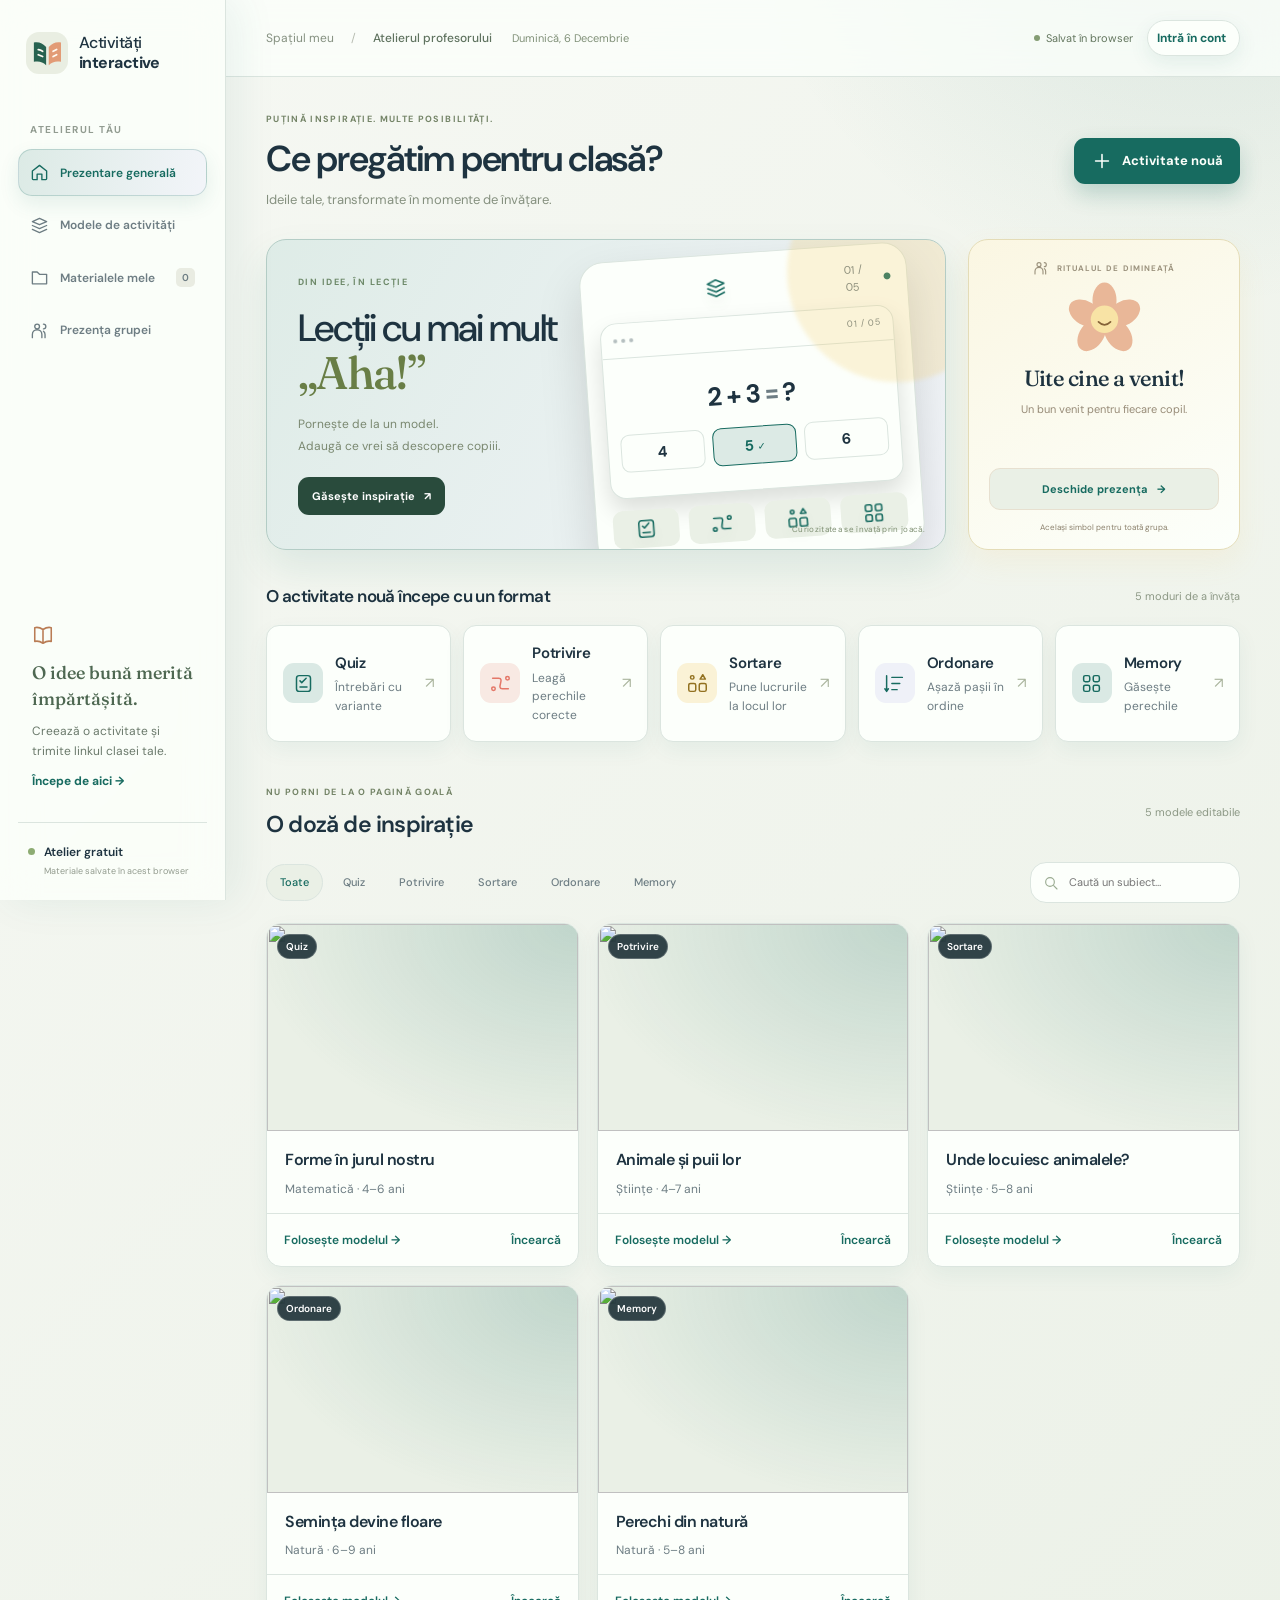
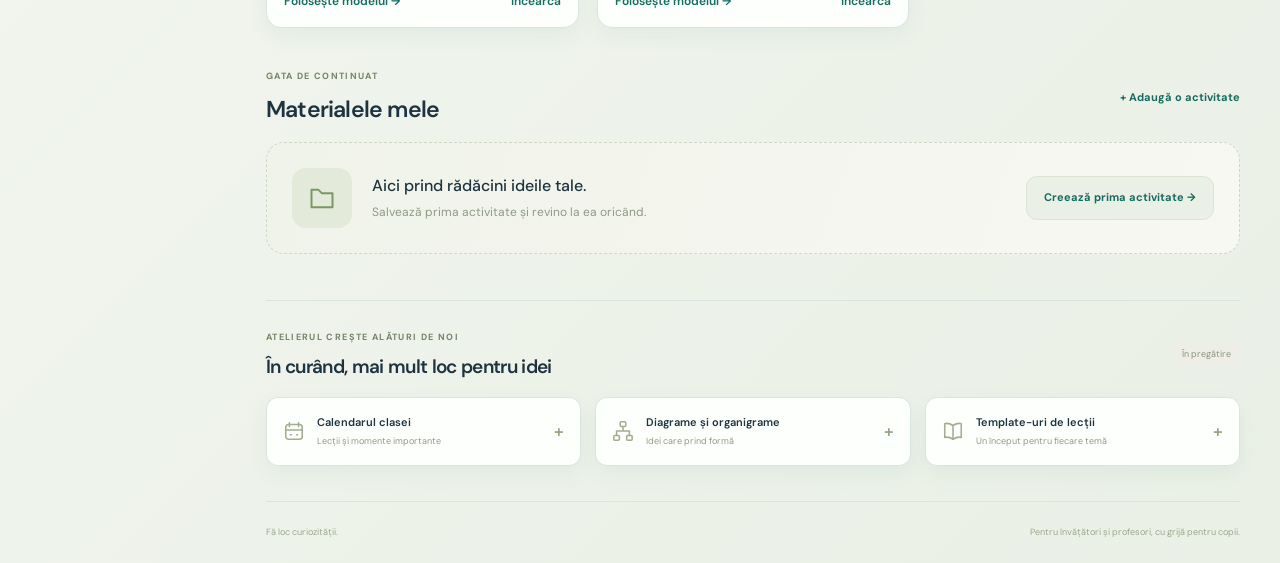
==== index.html @ 88c7e3da "Add files via upload" ====
<!doctype html>
<html lang="ro">
<head>
  <meta charset="utf-8" />
  <meta name="viewport" content="width=device-width, initial-scale=1" />
  <meta name="description" content="Atelierul tău pentru lecții: creează activități interactive, adaptează modele și organizează prezența clasei." />
  <title>Atelierul profesorului · Activități interactive</title>
  <script>try{const m=localStorage.getItem('atelier.mode')||(localStorage.getItem('atelier.theme')==='dark'?'dark':'light');const p=localStorage.getItem('atelier.palette')||((localStorage.getItem('atelier.theme')||'sage')==='dark'?'sage':localStorage.getItem('atelier.theme')||'sage');document.documentElement.dataset.mode=m;document.documentElement.dataset.palette=p;document.documentElement.dataset.theme=m==='dark'?'dark':p==='sage'?'light':p;document.documentElement.lang=localStorage.getItem('atelier.language')||'ro'}catch{}</script>
  <link rel="icon" href="data:image/svg+xml,%3Csvg%20viewBox%3D%220%200%2048%2048%22%20width%3D%2242%22%20height%3D%2242%22%20fill%3D%22none%22%20xmlns%3D%22http%3A%2F%2Fwww.w3.org%2F2000%2Fsvg%22%3E%3Crect%20width%3D%2248%22%20height%3D%2248%22%20rx%3D%2215%22%20fill%3D%22%23e9eee2%22%2F%3E%3Cpath%20d%3D%22M9%2012c6-1%2010%201%2014%205v21c-4-4-8-5-14-4V12Z%22%20fill%3D%22%23276250%22%2F%3E%3Cpath%20d%3D%22M26%2017c4-4%208-6%2014-5v22c-6-1-10%200-14%204V17Z%22%20fill%3D%22%23e29b76%22%2F%3E%3Cpath%20d%3D%22M14%2020c2%200%203%201%205%202m-5%204%205%202m12-6%204-2m-4%208%204-2%22%20stroke%3D%22%23fffaf2%22%20stroke-width%3D%222%22%20stroke-linecap%3D%22round%22%2F%3E%3C%2Fsvg%3E" type="image/svg+xml" />
  <link rel="stylesheet" href="styles.css" />
  <link rel="stylesheet" href="atelier.css" />
  <link rel="stylesheet" href="account.css" />
</head>
<body class="atelier">
  <a class="skip-link" href="#top">Sari la conținut</a>
  <aside class="sidebar" aria-label="Meniul atelierului">
    <a class="brand" href="#top"><svg viewBox="0 0 48 48" width="42" height="42" fill="none" aria-hidden="true"><rect width="48" height="48" rx="15" fill="#e9eee2"/><path d="M9 12c6-1 10 1 14 5v21c-4-4-8-5-14-4V12Z" fill="#276250"/><path d="M26 17c4-4 8-6 14-5v22c-6-1-10 0-14 4V17Z" fill="#e29b76"/><path d="M14 20c2 0 3 1 5 2m-5 4 5 2m12-6 4-2m-4 8 4-2" stroke="#fffaf2" stroke-width="2" stroke-linecap="round"/></svg><span>Activități<br /><strong>interactive</strong></span></a>
    <p class="nav-caption">ATELIERUL TĂU</p>
    <nav class="workspace-nav" aria-label="Navigare principală">
      <a class="nav-item active" href="#top" data-section="top"><span data-icon="home"></span><span class="nav-label">Prezentare generală</span><span class="mobile-nav-label">Acasă</span></a>
      <a class="nav-item" href="#exploreaza" data-section="exploreaza"><span data-icon="layers"></span><span class="nav-label">Modele de activități</span><span class="mobile-nav-label">Modele</span></a>
      <a class="nav-item" href="#activitatile-mele" data-section="activitatile-mele"><span data-icon="folder"></span><span class="nav-label">Materialele mele</span><span class="mobile-nav-label">Materiale</span><span class="nav-count" id="nav-library-count">0</span></a>
      <a class="nav-item" href="prezenta.html"><span data-icon="people"></span><span class="nav-label">Prezența grupei</span><span class="mobile-nav-label">Prezență</span></a>
    </nav>
    <div class="sidebar-note"><span class="note-book" data-icon="book"></span><strong>O idee bună merită împărtășită.</strong><p>Creează o activitate și trimite linkul clasei tale.</p><button type="button" class="text-button" data-action="open-create">Începe de aici <span aria-hidden="true">→</span></button></div>
    <div class="sidebar-foot"><span class="local-dot"></span><div>Atelier gratuit<small data-storage-description>Materiale salvate în acest browser</small></div></div>
  </aside>
  <div class="workspace">
    <header class="workspace-header">
      <span class="workspace-location">Spațiul meu <span aria-hidden="true">/</span> <strong>Atelierul profesorului</strong></span>
      <time id="today-label"></time>
      <div class="account-header"><span class="account-status" data-storage-status>Se încarcă…</span><button type="button" class="account-trigger" data-account-open>Intră în cont</button></div>
      <a class="mobile-brand" href="#top"><svg viewBox="0 0 48 48" width="42" height="42" fill="none" aria-hidden="true"><rect width="48" height="48" rx="15" fill="#e9eee2"/><path d="M9 12c6-1 10 1 14 5v21c-4-4-8-5-14-4V12Z" fill="#276250"/><path d="M26 17c4-4 8-6 14-5v22c-6-1-10 0-14 4V17Z" fill="#e29b76"/><path d="M14 20c2 0 3 1 5 2m-5 4 5 2m12-6 4-2m-4 8 4-2" stroke="#fffaf2" stroke-width="2" stroke-linecap="round"/></svg>Activități interactive</a>
    </header>
    <div id="account-sync-notice" class="account-sync-notice" role="status" hidden><span></span><button type="button" data-account-open>Deschide contul</button></div>
    <main id="top" class="workspace-main">
      <div class="welcome-row"><div><p class="overline">PUȚINĂ INSPIRAȚIE. MULTE POSIBILITĂȚI.</p><h1>Ce pregătim pentru clasă?</h1><p>Ideile tale, transformate în momente de învățare.</p></div><button class="button button-primary" data-action="open-create"><span data-icon="plus"></span>Activitate nouă</button></div>

      <div class="feature-grid">
        <section class="studio-banner" aria-labelledby="banner-title">
          <div class="banner-copy"><span class="banner-label">DIN IDEE, ÎN LECȚIE</span><h2 id="banner-title">Lecții cu mai mult<br /><em>„Aha!”</em></h2><p>Pornește de la un model.<br />Adaugă ce vrei să descopere copiii.</p><a class="button button-ink" href="#exploreaza">Găsește inspirație <span aria-hidden="true">↗</span></a></div>
          <div class="banner-art" id="banner-art" aria-hidden="true"></div>
          <span class="banner-caption">Curiozitatea se învață prin joacă.</span>
        </section>
        <section class="arrival-widget" aria-labelledby="arrival-heading">
          <div class="widget-kicker"><span data-icon="people"></span>RITUALUL DE DIMINEAȚĂ</div>
          <div class="arrival-flower" aria-hidden="true"><svg viewBox="0 0 120 100"><g fill="#e9b798"><ellipse cx="60" cy="25" rx="14" ry="21"/><ellipse cx="38" cy="40" rx="14" ry="21" transform="rotate(-60 38 40)"/><ellipse cx="82" cy="40" rx="14" ry="21" transform="rotate(60 82 40)"/><ellipse cx="45" cy="65" rx="14" ry="21" transform="rotate(35 45 65)"/><ellipse cx="76" cy="65" rx="14" ry="21" transform="rotate(-35 76 65)"/></g><circle cx="60" cy="47" r="16" fill="#f8e3a5"/><path d="M53 50q7 7 14 0" fill="none" stroke="#846238" stroke-width="2" stroke-linecap="round"/></svg></div>
          <h2 id="arrival-heading">Uite cine a venit!</h2><p id="arrival-summary">Un bun venit pentru fiecare copil.</p><a class="button button-soft" href="prezenta.html">Deschide prezența <span aria-hidden="true">→</span></a>
          <span class="widget-note">Același simbol pentru toată grupa.</span>
        </section>
      </div>

      <section class="format-section" aria-labelledby="format-title">
        <div class="section-heading"><h2 id="format-title">O activitate nouă începe cu un format</h2><span class="section-count">5 moduri de a învăța</span></div>
        <div class="template-grid" id="template-grid"></div>
      </section>

      <section id="exploreaza" class="explore-section" aria-labelledby="examples-title">
        <div class="section-heading"><div><p class="overline">NU PORNI DE LA O PAGINĂ GOALĂ</p><h2 id="examples-title">O doză de inspirație</h2></div><span class="section-count" id="example-count" aria-live="polite">5 modele editabile</span></div>
        <div class="resource-toolbar">
          <div class="filter-group" role="group" aria-label="Filtrează modelele după format">
            <button class="filter-chip active" data-filter="all" aria-pressed="true">Toate</button>
            <button class="filter-chip" data-filter="quiz" aria-pressed="false">Quiz</button>
            <button class="filter-chip" data-filter="match" aria-pressed="false">Potrivire</button>
            <button class="filter-chip" data-filter="sort" aria-pressed="false">Sortare</button>
            <button class="filter-chip" data-filter="order" aria-pressed="false">Ordonare</button>
            <button class="filter-chip" data-filter="memory" aria-pressed="false">Memory</button>
          </div>
          <label class="resource-search"><span data-icon="search"></span><input type="search" id="resource-search" placeholder="Caută un subiect…" aria-label="Caută modele de activități" /></label>
        </div>
        <div class="example-grid" id="example-grid"></div>
        <div class="search-empty" id="search-empty" hidden><span data-icon="search"></span><h3>Niciun model găsit</h3><p>Încearcă alt cuvânt sau explorează toate formatele.</p><button id="reset-filters" class="button button-soft">Resetează filtrele</button></div>
      </section>

      <section class="materials-section" id="activitatile-mele" aria-labelledby="materials-title">
        <div class="section-heading"><div><p class="overline">GATA DE CONTINUAT</p><h2 id="materials-title">Materialele mele</h2></div><button class="text-button" data-action="open-create">+ Adaugă o activitate</button></div>
        <div id="library-list" class="library-list"></div>
      </section>

      <section class="upcoming-section" id="spatiul-profesorului" aria-labelledby="upcoming-title">
        <div class="section-heading"><div><p class="overline">ATELIERUL CREȘTE ALĂTURI DE NOI</p><h2 id="upcoming-title">În curând, mai mult loc pentru idei</h2></div><span class="planned-badge">În pregătire</span></div>
        <div class="upcoming-grid">
          <details><summary><span class="upcoming-icon" data-icon="calendar"></span><span>Calendarul clasei<small>Lecții și momente importante</small></span><span class="detail-plus" aria-hidden="true">+</span></summary><p>Aici vor putea fi organizate lecțiile, temele și evenimentele, împreună cu materialele pregătite pentru fiecare zi.</p></details>
          <details><summary><span class="upcoming-icon" data-icon="diagram"></span><span>Diagrame și organigrame<small>Idei care prind formă</small></span><span class="detail-plus" aria-hidden="true">+</span></summary><p>Pregătim un editor pentru scheme, hărți de idei și organizarea proiectelor clasei.</p></details>
          <details><summary><span class="upcoming-icon" data-icon="book"></span><span>Template-uri de lecții<small>Un început pentru fiecare temă</small></span><span class="detail-plus" aria-hidden="true">+</span></summary><p>Planuri de lecție și fișe reutilizabile, pe care să le adaptezi conținutului predat și ritmului clasei tale.</p></details>
        </div>
      </section>
      <footer class="workspace-footer"><span>Fă loc curiozității.</span><span>Pentru învățători și profesori, cu grijă pentru copii.</span></footer>
    </main>
  </div>
  <div class="modal-backdrop" id="modal-backdrop" hidden><div class="modal" id="modal" role="dialog" aria-modal="true" aria-labelledby="modal-title"></div></div>
  <div class="toast" id="toast" role="status" aria-live="polite"></div>
  <script src="atelier-art.js"></script>
  <script type="module" src="app.js"></script>
  <script type="module" src="atelier.js"></script>
</body>
</html>
---- styles.css ----
@import url('https://fonts.googleapis.com/css2?family=DM+Sans:wght@400;500;600;700&family=Fraunces:opsz,wght@9..144,600;9..144,700&display=swap');

:root { --paper:#fbf7ee; --paper-deep:#f1e9da; --ink:#21312c; --muted:#68756e; --green:#1e5b4d; --green-dark:#16483d; --coral:#e5785d; --yellow:#f0c95e; --lavender:#c9c6e9; --line:#dce1d7; --white:#fffdf8; --shadow:0 18px 44px rgba(34,64,50,.11); }
* { box-sizing:border-box; }
html { scroll-behavior:smooth; }
body { margin:0; background:var(--paper); color:var(--ink); font:16px/1.5 'DM Sans',system-ui,sans-serif; }
button, input, textarea, select { font:inherit; }
button, a { -webkit-tap-highlight-color:transparent; }
a { color:inherit; text-decoration:none; }
.app-shell { overflow:hidden; }
.section-wrap { width:min(1160px,calc(100% - 48px)); margin-inline:auto; }
.site-header { height:78px; width:min(1240px,calc(100% - 48px)); margin:auto; display:flex; align-items:center; justify-content:space-between; gap:32px; }
.brand { display:flex; align-items:center; gap:10px; font-weight:700; letter-spacing:-.02em; white-space:nowrap; }
.brand-mark { display:grid; place-items:center; width:30px; height:30px; border-radius:10px; color:var(--green-dark); background:var(--yellow); font-size:20px; transform:rotate(-8deg); }
.main-nav { display:flex; gap:30px; margin-left:auto; color:var(--muted); font-size:14px; font-weight:600; }
.main-nav a:hover { color:var(--green); }
.button { border:0; border-radius:999px; cursor:pointer; padding:13px 20px; display:inline-flex; align-items:center; justify-content:center; gap:9px; font-weight:700; transition:transform .18s ease, box-shadow .18s ease, background .18s ease; }
.button:hover { transform:translateY(-2px); }
.button:focus-visible, .text-button:focus-visible, .icon-button:focus-visible, input:focus-visible, textarea:focus-visible, select:focus-visible { outline:3px solid rgba(229,120,93,.45); outline-offset:3px; }
.button-primary { color:var(--white); background:var(--green); box-shadow:0 8px 16px rgba(30,91,77,.16); }
.button-primary:hover { background:var(--green-dark); box-shadow:0 12px 22px rgba(30,91,77,.2); }
.button-small { padding:10px 16px; font-size:13px; }
.button-ghost { color:var(--green); background:transparent; }
.button-soft { background:var(--paper-deep); color:var(--green); }
.button-coral { background:var(--coral); color:var(--white); }
.text-button { border:0; background:transparent; color:var(--green); cursor:pointer; font-weight:700; padding:8px 0; }
.hero { min-height:550px; display:grid; grid-template-columns:1fr .9fr; align-items:center; gap:40px; padding:78px 0 92px; }
.eyebrow { margin:0 0 14px; color:var(--coral); text-transform:uppercase; letter-spacing:.13em; font-size:11px; font-weight:700; }
.eyebrow-dot { width:7px; height:7px; display:inline-block; margin-right:7px; border-radius:50%; background:var(--coral); }
h1, h2, h3 { margin:0; letter-spacing:-.045em; line-height:1.05; }
h1 { font-size:clamp(48px,7vw,84px); max-width:700px; }
h1 em { color:var(--green); font-family:Fraunces,Georgia,serif; font-style:normal; }
h2 { font-size:clamp(27px,4vw,40px); }
.hero-lead { max-width:510px; margin:25px 0 28px; color:var(--muted); font-size:18px; }
.hero-actions { display:flex; flex-wrap:wrap; gap:10px; }
.hero-note { margin-top:25px; color:var(--muted); font-size:13px; }
.hero-note span { color:var(--coral); margin-right:6px; font-size:18px; }
.tools-section { padding:18px 0 92px; }
.tool-grid { display:grid; grid-template-columns:repeat(4,1fr); gap:14px; }
.tool-card { display:flex; gap:13px; min-height:152px; padding:19px; border:1px solid var(--line); border-radius:20px; background:var(--white); }
.tool-card-ready { border-color:#b9d3bb; box-shadow:0 10px 24px rgba(34,64,50,.07); }
.tool-icon { display:grid; place-items:center; flex:0 0 auto; width:42px; height:42px; border-radius:13px; color:var(--green); background:#d8e9d9; font-size:21px; }
.tool-icon-coral { color:#b95845; background:#f9d4c7; }.tool-icon-lavender { color:#5f5a9e; background:#dfdef2; }.tool-icon-yellow { color:#816d10; background:#f6e8ae; }
.tool-card h3 { margin:1px 0 7px; font-size:17px; letter-spacing:-.025em; }.tool-card p { margin:0; color:var(--muted); font-size:13px; line-height:1.4; }.tool-status { display:inline-block; margin-top:14px; color:var(--green); font-size:11px; font-weight:700; }
.hero-art { position:relative; min-height:390px; isolation:isolate; }
.art-sun { position:absolute; width:92px; height:92px; top:10px; right:90px; border-radius:50%; background:var(--yellow); }
.art-blob { position:absolute; z-index:-1; border-radius:49% 51% 58% 42% / 42% 47% 53% 58%; }
.art-blob-one { width:330px; height:290px; top:72px; right:10px; background:#d6ead9; transform:rotate(-7deg); }
.art-blob-two { width:220px; height:185px; bottom:12px; left:22px; background:#f6c5a9; transform:rotate(18deg); }
.art-card { position:absolute; display:flex; align-items:center; gap:10px; border:1px solid rgba(33,49,44,.07); border-radius:18px; background:rgba(255,253,248,.92); box-shadow:var(--shadow); }
.art-card-main { width:245px; height:168px; top:98px; left:94px; padding:24px; flex-direction:column; align-items:flex-start; font-weight:700; }
.art-card-icon { display:grid; place-items:center; width:38px; height:38px; border-radius:12px; color:var(--white); background:var(--coral); font-size:14px; }
.art-options { display:flex; gap:9px; margin-top:9px; }
.art-options i { display:block; width:43px; height:20px; border-radius:8px; background:var(--paper-deep); }
.art-options i:first-child { background:var(--yellow); }
.art-card-small { bottom:55px; right:45px; padding:12px 17px; color:var(--green); font-size:13px; }
.check { display:grid; place-items:center; width:24px; height:24px; border-radius:50%; color:var(--white); background:var(--green); }
.art-spark { position:absolute; color:var(--coral); font-size:34px; }
.spark-one { top:72px; left:39px; }.spark-two { bottom:28px; right:10px; color:var(--green); }
.section-heading { display:flex; justify-content:space-between; align-items:flex-end; gap:22px; margin-bottom:27px; }
.section-count, .storage-note { color:var(--muted); font-size:13px; }
.storage-dot { display:inline-block; width:8px; height:8px; margin-right:6px; border-radius:50%; background:#79ae79; }
.template-grid { display:grid; grid-template-columns:repeat(5,1fr); gap:14px; }
.template-card { position:relative; min-height:220px; padding:20px; border:1px solid var(--line); border-radius:20px; background:var(--white); cursor:pointer; transition:transform .2s ease, box-shadow .2s ease; }
.template-card:hover { transform:translateY(-5px); box-shadow:var(--shadow); }
.template-icon { display:grid; place-items:center; width:47px; height:47px; margin-bottom:30px; border-radius:15px; font-size:23px; }
.template-card h3 { font-size:19px; margin-bottom:7px; letter-spacing:-.025em; }.template-card p { margin:0; color:var(--muted); font-size:13px; }
.template-arrow { position:absolute; right:18px; bottom:17px; color:var(--green); font-size:21px; }
.tone-green .template-icon { background:#d8e9d9; color:var(--green); }.tone-coral .template-icon { background:#f9d4c7; color:#b95845; }.tone-yellow .template-icon { background:#f6e8ae; color:#816d10; }.tone-lavender .template-icon { background:#dfdef2; color:#5f5a9e; }.tone-blue .template-icon { background:#d0e5ec; color:#2f6d7a; }
.examples-section { padding:115px 0 100px; }.example-grid { display:grid; grid-template-columns:repeat(4,1fr); gap:16px; }
.example-card { min-height:195px; padding:20px; border-radius:20px; background:var(--green); color:var(--white); display:flex; flex-direction:column; cursor:pointer; transition:transform .2s ease; }.example-card:hover { transform:translateY(-4px); }.example-card:nth-child(2) { background:var(--coral); }.example-card:nth-child(3) { background:#8c91c7; }.example-card:nth-child(4) { background:#bb9a36; }
.example-type { opacity:.75; font-size:11px; letter-spacing:.1em; text-transform:uppercase; }.example-card h3 { margin-top:auto; margin-bottom:10px; font-size:20px; letter-spacing:-.025em; }.example-meta { opacity:.82; font-size:12px; }
.library-section { padding-bottom:105px; }.library-list { display:grid; gap:10px; }.library-empty { border:1px dashed #c6d0c5; border-radius:18px; padding:34px; text-align:center; color:var(--muted); }.library-empty strong { display:block; margin-bottom:7px; color:var(--ink); font-size:18px; }
.library-row { display:grid; grid-template-columns:auto 1fr auto; align-items:center; gap:15px; border:1px solid var(--line); border-radius:16px; padding:14px 16px; background:var(--white); }.library-row-icon { display:grid; place-items:center; width:42px; height:42px; border-radius:13px; background:var(--paper-deep); font-size:19px; }.library-row h3 { margin:0 0 3px; font-size:16px; letter-spacing:-.02em; }.library-row p { margin:0; color:var(--muted); font-size:12px; }.library-actions { display:flex; gap:5px; }.icon-button { width:35px; height:35px; border:1px solid var(--line); border-radius:10px; background:var(--white); color:var(--green); cursor:pointer; }.icon-button:hover { background:var(--paper-deep); }.icon-button.danger { color:#ae5747; }
.site-footer { border-top:1px solid var(--line); padding:25px 0 35px; display:flex; justify-content:space-between; color:var(--muted); font-size:12px; }
.modal-backdrop { position:fixed; inset:0; z-index:20; display:grid; place-items:center; padding:18px; background:rgba(24,47,39,.5); backdrop-filter:blur(5px); }.modal-backdrop[hidden] { display:none; }.modal { width:min(720px,100%); max-height:min(850px,calc(100vh - 36px)); overflow:auto; border-radius:24px; background:var(--white); box-shadow:0 30px 80px rgba(18,45,36,.28); }.modal-header { display:flex; justify-content:space-between; align-items:flex-start; gap:20px; padding:27px 30px 20px; border-bottom:1px solid var(--line); }.modal-header h2 { font-size:28px; }.modal-header p { margin:8px 0 0; color:var(--muted); font-size:13px; }.modal-body { padding:24px 30px 30px; }.modal-close { border:0; background:transparent; color:var(--muted); cursor:pointer; font-size:25px; line-height:1; }.type-picker { display:grid; grid-template-columns:repeat(5,1fr); gap:8px; }.type-option { padding:13px 6px; border:1px solid var(--line); border-radius:13px; background:var(--paper); color:var(--muted); cursor:pointer; text-align:center; font-size:12px; }.type-option.selected { border-color:var(--green); background:#e3efe2; color:var(--green); font-weight:700; }.type-option span { display:block; margin-bottom:5px; font-size:20px; }.form-grid { display:grid; gap:16px; margin-top:22px; }.form-row { display:grid; grid-template-columns:1fr 1fr; gap:12px; }.field { display:grid; gap:6px; }.field label { color:var(--muted); font-size:12px; font-weight:700; }.field input, .field textarea, .field select { width:100%; border:1px solid var(--line); border-radius:11px; padding:11px 12px; color:var(--ink); background:#fffefb; }.field textarea { min-height:74px; resize:vertical; }.choices-editor { display:grid; gap:9px; }.choice-line { display:grid; grid-template-columns:1fr auto; gap:8px; align-items:center; }.correct-toggle { display:flex; gap:5px; align-items:center; white-space:nowrap; color:var(--muted); font-size:11px; }.correct-toggle input { accent-color:var(--green); }.editor-item { border:1px solid var(--line); border-radius:15px; padding:14px; background:var(--paper); }.editor-item + .editor-item { margin-top:10px; }.editor-item-head { display:flex; justify-content:space-between; gap:10px; margin-bottom:9px; color:var(--muted); font-size:12px; font-weight:700; }.modal-footer { display:flex; justify-content:space-between; gap:10px; margin-top:22px; }.modal-footer .right { display:flex; gap:8px; margin-left:auto; }.validation { display:none; margin-top:12px; padding:10px 12px; border-radius:10px; color:#963f34; background:#fae1da; font-size:13px; }.validation.visible { display:block; }
.player { padding:30px; }.player-top { display:flex; align-items:center; justify-content:space-between; gap:16px; margin-bottom:25px; }.player-kicker { color:var(--coral); text-transform:uppercase; letter-spacing:.1em; font-size:11px; font-weight:700; }.player-progress { color:var(--muted); font-size:12px; }.player h2 { margin-bottom:14px; font-size:30px; }.player-instructions { margin:0 0 24px; color:var(--muted); }.quiz-options { display:grid; gap:10px; }.quiz-option { width:100%; padding:14px 15px; border:1px solid var(--line); border-radius:13px; background:var(--paper); color:var(--ink); cursor:pointer; text-align:left; }.quiz-option:hover { border-color:var(--green); background:#edf4e9; }.quiz-option.selected { border-color:var(--green); background:#deeedf; }.quiz-option.correct { border-color:#68a16b; background:#dbeedc; }.quiz-option.wrong { border-color:#d27867; background:#f7ddd5; }.feedback { min-height:26px; margin:14px 0 0; color:var(--green); font-size:13px; font-weight:700; }.player-actions { display:flex; justify-content:space-between; gap:10px; margin-top:23px; }.pair-grid, .memory-grid { display:grid; grid-template-columns:1fr 1fr; gap:10px; }.pair-column { display:grid; gap:8px; }.pair-item, .memory-card { min-height:52px; padding:12px; border:1px solid var(--line); border-radius:12px; background:var(--paper); cursor:pointer; }.pair-item.selected, .memory-card.flipped { border-color:var(--green); background:#deeedf; }.pair-item.matched, .memory-card.matched { border-color:#68a16b; background:#dbeedc; }.category-zone { display:grid; gap:9px; margin-top:15px; }.category-row { display:grid; grid-template-columns:1fr 1fr; gap:9px; align-items:center; }.category-name { padding:13px; border-radius:11px; background:var(--green); color:var(--white); font-weight:700; }.category-select { width:100%; padding:12px; border:1px solid var(--line); border-radius:11px; background:var(--paper); }.order-list { display:grid; gap:8px; }.order-row { display:grid; grid-template-columns:1fr auto auto; gap:5px; align-items:center; padding:9px 10px; border:1px solid var(--line); border-radius:12px; background:var(--paper); }.order-row span { padding-left:4px; }.order-row button { width:30px; height:30px; border:1px solid var(--line); border-radius:8px; background:var(--white); color:var(--green); cursor:pointer; }.memory-grid { grid-template-columns:repeat(4,1fr); }.memory-card { min-height:80px; display:grid; place-items:center; text-align:center; font-weight:700; }.result { padding:20px; border-radius:16px; background:#e3efe2; text-align:center; }.result strong { display:block; color:var(--green); font-size:35px; font-family:Fraunces,Georgia,serif; }
.toast { position:fixed; z-index:30; left:50%; bottom:25px; transform:translate(-50%,20px); opacity:0; pointer-events:none; padding:12px 18px; border-radius:999px; background:var(--ink); color:var(--white); font-size:13px; transition:opacity .2s ease, transform .2s ease; }.toast.show { opacity:1; transform:translate(-50%,0); }
@media (max-width:900px) { .hero { grid-template-columns:1fr; padding-top:52px; }.hero-art { min-height:330px; max-width:510px; width:100%; margin:auto; }.tool-grid { grid-template-columns:repeat(2,1fr); }.template-grid { grid-template-columns:repeat(3,1fr); }.example-grid { grid-template-columns:repeat(2,1fr); }.main-nav { display:none; } }
@media (max-width:600px) { .section-wrap, .site-header { width:min(100% - 30px,1160px); }.site-header { height:68px; gap:10px; }.site-header .button { padding:8px 12px; font-size:11px; }.brand { font-size:13px; }.brand-mark { width:26px; height:26px; }.hero { min-height:0; padding:48px 0 66px; }.hero-lead { font-size:16px; }.hero-art { transform:scale(.88); transform-origin:top center; margin-bottom:-36px; }.tools-section { padding:12px 0 66px; }.tool-grid { grid-template-columns:1fr; }.tool-card { min-height:0; }.template-grid { grid-template-columns:repeat(2,1fr); }.template-card { min-height:180px; padding:15px; }.template-icon { margin-bottom:20px; width:40px; height:40px; font-size:19px; }.template-card h3 { font-size:16px; }.examples-section { padding:78px 0 65px; }.example-grid { grid-template-columns:1fr; }.section-heading { align-items:flex-start; flex-direction:column; gap:8px; }.storage-note { align-self:flex-start; }.library-row { grid-template-columns:auto 1fr; }.library-actions { grid-column:2; }.modal-header, .modal-body { padding-inline:18px; }.player { padding:20px; }.type-picker { grid-template-columns:repeat(3,1fr); }.form-row { grid-template-columns:1fr; }.memory-grid { grid-template-columns:repeat(3,1fr); }.memory-card { min-height:65px; font-size:12px; }.pair-grid { grid-template-columns:1fr; }.site-footer { flex-direction:column; gap:7px; } }
@media (prefers-reduced-motion:reduce) { *, *::before, *::after { scroll-behavior:auto !important; transition:none !important; } }

/* Theme tokens shared by the teacher workspace and attendance view. */
html[data-theme="light"] { --paper:#f6f8f3; --paper-deep:#eaf0e6; --ink:#1e3340; --muted:#6d7d83; --green:#176b60; --green-dark:#0f4f49; --coral:#e47768; --yellow:#f4cb68; --lavender:#c6c5ef; --line:#dbe5df; --white:#fcfffb; --shadow:0 20px 55px rgba(21,66,61,.12); }
html[data-theme="dark"] { --paper:#0a1220; --paper-deep:#121f32; --ink:#eef7ff; --muted:#9badc2; --green:#75e1c0; --green-dark:#43c3a0; --coral:#ff9e86; --yellow:#f4d47f; --lavender:#a9a8f3; --line:#26374c; --white:#101c2e; --shadow:0 24px 60px rgba(0,0,0,.38); }
html[data-theme="aurora"] { --paper:#eef7fa; --paper-deep:#dcecf4; --ink:#19324a; --muted:#60788b; --green:#166f87; --green-dark:#0b5068; --coral:#d7677e; --yellow:#eccd78; --lavender:#b8c7f0; --line:#cfe0e8; --white:#fbfeff; --shadow:0 20px 55px rgba(23,82,111,.14); }
html[data-theme="lavender"] { --paper:#f5f1fb; --paper-deep:#e9e2f6; --ink:#2f2949; --muted:#786f8d; --green:#5d5aa4; --green-dark:#474584; --coral:#d77d91; --yellow:#e7ca79; --lavender:#d4c8f2; --line:#e0d9ef; --white:#fdfbff; --shadow:0 20px 55px rgba(82,63,126,.14); }
html[data-theme] body { background:var(--paper); color:var(--ink); }
html[data-theme] .button-primary { background:var(--green); box-shadow:0 10px 22px color-mix(in srgb,var(--green) 23%,transparent); }
html[data-theme] .button-primary:hover { background:var(--green-dark); }
html[data-theme] .button-soft { background:var(--paper-deep); color:var(--green); }
html[data-theme] .field input, html[data-theme] .field textarea, html[data-theme] .field select, html[data-theme] .attendance input, html[data-theme] .attendance select, html[data-theme] .attendance textarea { background:var(--white); color:var(--ink); border-color:var(--line); }

/* Mode and palette are independent: every palette has a comfortable light and night version. */
html[data-mode="light"][data-palette="sage"] { --paper:#f6f8f3; --paper-deep:#eaf0e6; --ink:#1e3340; --muted:#6d7d83; --green:#176b60; --green-dark:#0f4f49; --coral:#e47768; --yellow:#f4cb68; --lavender:#c6c5ef; --line:#dbe5df; --white:#fcfffb; }
html[data-mode="light"][data-palette="lavender"] { --paper:#f5f1fb; --paper-deep:#e9e2f6; --ink:#302b49; --muted:#786f8d; --green:#6259a6; --green-dark:#474485; --coral:#d77d91; --yellow:#e7ca79; --lavender:#d4c8f2; --line:#e0d9ef; --white:#fdfbff; }
html[data-mode="light"][data-palette="rose"] { --paper:#fff4f4; --paper-deep:#f9e3e8; --ink:#452c3b; --muted:#927584; --green:#b64f75; --green-dark:#8f385d; --coral:#ef876e; --yellow:#f4cf82; --lavender:#e6c5df; --line:#efd9e0; --white:#fffafb; }
html[data-mode="light"][data-palette="ocean"] { --paper:#eef7fa; --paper-deep:#dcecf4; --ink:#19324a; --muted:#60788b; --green:#166f87; --green-dark:#0b5068; --coral:#d7677e; --yellow:#eccd78; --lavender:#b8c7f0; --line:#cfe0e8; --white:#fbfeff; }
html[data-mode="light"][data-palette="mint"] { --paper:#effaf6; --paper-deep:#dcf0e8; --ink:#193b3a; --muted:#64827e; --green:#218b79; --green-dark:#12665b; --coral:#df806f; --yellow:#eacc76; --lavender:#c3d8ef; --line:#d1e7df; --white:#fbfffd; }
html[data-mode="light"][data-palette="sunset"] { --paper:#fff7ed; --paper-deep:#f9e7d1; --ink:#49352d; --muted:#92786b; --green:#bd684f; --green-dark:#964d3d; --coral:#ed805e; --yellow:#e9bc57; --lavender:#dec6d7; --line:#efddca; --white:#fffdf8; }
html[data-mode="light"][data-palette="berry"] { --paper:#f8f2fb; --paper-deep:#ebddf3; --ink:#382a49; --muted:#806d91; --green:#8651a4; --green-dark:#63377f; --coral:#d9789d; --yellow:#e8c36f; --lavender:#d5c0ed; --line:#e5d8ee; --white:#fffcff; }
html[data-mode="light"][data-palette="amber"] { --paper:#fff9e9; --paper-deep:#f7eac0; --ink:#443822; --muted:#8f7e5c; --green:#9b7a24; --green-dark:#765915; --coral:#dc775f; --yellow:#efbd45; --lavender:#d9c9bb; --line:#eee0bd; --white:#fffdf5; }
html[data-mode="dark"] { --paper:#0a1220; --paper-deep:#121f32; --ink:#eef7ff; --muted:#9badc2; --green:#75e1c0; --green-dark:#43c3a0; --coral:#ff9e86; --yellow:#f4d47f; --lavender:#a9a8f3; --line:#26374c; --white:#101c2e; }
html[data-mode="dark"][data-palette="lavender"] { --green:#c2afff; --green-dark:#9b83ef; --coral:#ff9dc4; --yellow:#f3d994; --lavender:#b7a6f1; --paper:#110f21; --paper-deep:#211a37; --line:#393052; --white:#19152b; }
html[data-mode="dark"][data-palette="rose"] { --green:#ff9ec1; --green-dark:#e778a5; --coral:#ffac8f; --yellow:#f4d17d; --lavender:#d19bbd; --paper:#1d101b; --paper-deep:#31182b; --line:#4c2842; --white:#271522; }
html[data-mode="dark"][data-palette="ocean"] { --green:#72d8f0; --green-dark:#42afce; --coral:#ff9ab2; --yellow:#f0d184; --lavender:#9eaff1; --paper:#071722; --paper-deep:#0d2635; --line:#1d4257; --white:#0d202e; }
html[data-mode="dark"][data-palette="mint"] { --green:#7ce5be; --green-dark:#47c79c; --coral:#ff9d86; --yellow:#e9d27d; --lavender:#a6d9d0; --paper:#071b1b; --paper-deep:#0d302d; --line:#1e4a43; --white:#0d2623; }
html[data-mode="dark"][data-palette="sunset"] { --green:#ffae83; --green-dark:#ec845e; --coral:#ffb18d; --yellow:#f7d274; --lavender:#d9a7c4; --paper:#1c1310; --paper-deep:#332018; --line:#503226; --white:#271a15; }
html[data-mode="dark"][data-palette="berry"] { --green:#d19bff; --green-dark:#a970de; --coral:#ff9bc4; --yellow:#f2d17a; --lavender:#bd9ee7; --paper:#160e22; --paper-deep:#29183b; --line:#4a2d60; --white:#21142f; }
html[data-mode="dark"][data-palette="amber"] { --green:#f4d477; --green-dark:#d5af4c; --coral:#ff9b7e; --yellow:#f6c85a; --lavender:#d9c295; --paper:#1b1609; --paper-deep:#332810; --line:#51421c; --white:#261e0c; }
---- atelier.css ----
/* Workspace design; the activity editor/player styles remain in styles.css. */
:root { --paper:#f8f8f3; --paper-deep:#eeeee4; --ink:#243b32; --muted:#6b796e; --green:#38624d; --green-dark:#294c3c; --coral:#a26648; --line:#e3e7dd; --white:#fffefa; --shadow:0 16px 34px -18px #33584140; }
[hidden] { display:none !important; }
svg { vertical-align:middle; }
.skip-link { position:fixed; top:-60px; left:240px; z-index:99; padding:12px; background:white; }.skip-link:focus { top:12px; }
.atelier { font-size:14px; }
.atelier h1,.atelier h2,.atelier h3 { letter-spacing:-.035em; }
.atelier h1 { font-size:36px; font-weight:600; line-height:1.18; max-width:none; }
.atelier h2 { font-size:23px; font-weight:600; line-height:1.25; }
.atelier h3 { font-size:17px; font-weight:600; line-height:1.35; }
.atelier .button { border-radius:11px; padding:12px 17px; font-size:13px; min-height:44px; }
.atelier .button-primary { box-shadow:0 3px 4px #264b3112; }
.atelier .button-ink { background:#294b3c; color:white; }
.atelier button:disabled { opacity:.5; cursor:default; transform:none; }
:focus-visible { outline:3px solid #ca805d; outline-offset:4px; }
.sidebar { position:fixed; inset:0 auto 0 0; width:226px; z-index:15; display:flex; flex-direction:column; padding:32px 18px 22px; border-right:1px solid var(--line); background:#fffefa; overflow-y:auto; }
.sidebar .brand { gap:11px; padding-left:8px; align-items:center; font-size:16px; line-height:1.24; margin-bottom:48px; letter-spacing:-.035em; font-weight:500; }.brand img { flex:none; }.brand strong { font-weight:700; }
.nav-caption { margin:0 0 12px 12px; font-size:10px; font-weight:700; letter-spacing:.15em; color:#929c91; }
.workspace-nav { display:grid; gap:5px; }.nav-item { display:flex; align-items:center; gap:11px; padding:13px 11px; border-radius:10px; color:#667366; font-size:12px; font-weight:600; white-space:nowrap; transition:background .18s,color .18s; }.nav-item.active { background:#eaf0e4; color:#386247; }.nav-item:hover { background:#f1f3eb; }.nav-item svg { width:19px; height:19px; }.nav-count { margin-left:auto; font-size:10px; background:#e9ece2; padding:2px 6px; border-radius:5px; }
.sidebar-note { margin-top:auto; padding:26px 14px 24px; border-bottom:1px solid var(--line); color:#6a796b; font-size:12px; }.sidebar-note .note-book { display:block; color:#b97c55; margin-bottom:14px; }.sidebar-note strong { display:block; font-family:Fraunces,Georgia,serif; font-weight:500; font-size:18px; color:#4e6852; line-height:1.4; }.sidebar-note p { margin:10px 0 2px; line-height:1.7; }.sidebar-note .text-button { font-size:12px; }
.sidebar-foot { display:flex; gap:9px; align-items:flex-start; padding:20px 10px 0; font-size:12px; font-weight:600; }.sidebar-foot small { display:block; color:#929b8e; font-size:9px; margin-top:4px; font-weight:400; }.local-dot { flex:none; height:7px; width:7px; background:#8dac73; border-radius:50%; margin-top:5px; }
.workspace { margin-left:226px; }.workspace-header { height:77px; padding:0 40px; border-bottom:1px solid var(--line); display:flex; align-items:center; justify-content:space-between; gap:20px; background:#fffefa90; }.workspace-location { color:#859080; font-size:12px; }.workspace-location>span { margin:0 14px; color:#b7bcb1; }.workspace-location strong { font-weight:500; color:#5f725f; }.workspace-header time { color:#809078; font-size:11px; text-transform:capitalize; }.mobile-brand { display:none; }
.workspace-main { max-width:1440px; padding:36px 40px 0; margin-inline:auto; }.welcome-row { display:flex; justify-content:space-between; gap:20px; align-items:center; margin-bottom:30px; }.overline { font-size:9px; font-weight:700; letter-spacing:.15em; color:#8c9682; margin:0 0 11px; }.welcome-row p:last-child { color:#85907f; font-size:13px; margin:10px 0 0; }.welcome-row .button { flex:none; }
.feature-grid { display:grid; grid-template-columns:minmax(0,2.5fr) minmax(230px,1fr); gap:22px; margin-bottom:36px; }
.studio-banner { position:relative; display:flex; min-height:294px; background:#e5edde; border:1px solid #dfe6d6; border-radius:20px; overflow:hidden; }.banner-copy { position:relative; z-index:1; padding:30px 0 34px 31px; width:48%; }.banner-label { color:#6d8969; font-size:9px; letter-spacing:.16em; font-weight:700; }.studio-banner h2 { font-size:38px; font-weight:500; line-height:1.07; margin-top:17px; letter-spacing:-.045em; }.studio-banner h2 em { font-family:Fraunces,Georgia,serif; color:#697e46; font-style:normal; font-size:1.2em; }.banner-copy p { margin:16px 0 20px; color:#7a8870; line-height:1.8; font-size:12px; }.banner-copy .button { font-size:11px; min-height:38px; padding:10px 14px; }.banner-art { position:absolute; inset:12px 0 16px 43%; display:grid; align-items:center; }.banner-art svg { width:100%; max-height:100%; filter:drop-shadow(0 8px 5px #2c4b3710); animation:art-arrive .7s ease both; }.banner-caption { position:absolute; bottom:14px; right:20px; font-size:8px; letter-spacing:.04em; color:#7e8f72; }
.arrival-widget { position:relative; display:flex; align-items:center; flex-direction:column; padding:20px 20px 16px; border-radius:20px; border:1px solid #e6e3d9; background:#f6f1e6; text-align:center; }.widget-kicker { display:flex; gap:8px; align-items:center; font-size:8px; letter-spacing:.13em; font-weight:700; color:#9b927d; }.widget-kicker svg { width:16px; height:16px; }.arrival-flower { width:103px; margin:3px 0 0; }.arrival-flower svg { width:100%; }.arrival-widget h2 { font-size:22px; font-family:Fraunces,Georgia,serif; font-weight:500; }.arrival-widget p { font-size:11px; margin:8px 0 17px; color:#978b77; }.arrival-widget .button { background:#fffaf0; border:1px solid #e7e0d0; width:100%; font-size:11px; min-height:38px; margin-top:auto; }.widget-note { margin-top:11px; font-size:8px; color:#9e9480; }
.atelier .section-heading { margin-bottom:18px; gap:14px; align-items:center; }.atelier .section-count { color:#8c9885; font-size:11px; white-space:nowrap; }.format-section { margin-bottom:44px; }.format-section h2 { font-size:17px; }.atelier .template-grid { gap:12px; }.atelier .template-card { display:flex; align-items:center; gap:12px; min-height:87px; padding:16px; border-radius:13px; text-align:left; box-shadow:0 2px 3px #3e513407; border:1px solid #e4e6db; }.atelier .template-icon { margin:0; width:40px; height:40px; border-radius:11px; flex:none; }.atelier .template-icon svg { width:21px; height:21px; }.atelier .template-card h3 { font-size:13px; letter-spacing:-.02em; margin-bottom:4px; }.atelier .template-card p { font-size:9px; color:#8d9486; max-width:115px; line-height:1.4; }.atelier .template-arrow { position:static; margin-left:auto; color:#a9b49c; font-size:15px; }.atelier .template-card:hover { transform:translateY(-3px); border-color:#b5c6a9; }
.explore-section { scroll-margin-top:22px; margin-bottom:42px; }.resource-toolbar { display:flex; align-items:center; justify-content:space-between; gap:16px; margin:23px 0 20px; }.filter-group { display:flex; gap:6px; flex-wrap:wrap; }.filter-chip { border:1px solid transparent; border-radius:8px; background:transparent; padding:8px 13px; min-height:37px; font-size:11px; color:#84907e; font-weight:500; cursor:pointer; transition:background .2s,color .2s; }.filter-chip.active { background:#e7eedf; color:#4c6b3e; border-color:#dce6d1; }.filter-chip:hover { background:#edf0e6; color:#426041; }.resource-search { display:flex; gap:8px; align-items:center; padding:9px 12px; border:1px solid #e3e6dc; border-radius:9px; background:#fffefa; width:210px; flex:none; }.resource-search svg { height:16px; width:16px; color:#9aab91; }.resource-search input { width:100%; min-width:0; border:0; outline:0; background:transparent; font-size:11px; color:var(--ink); }.resource-search:focus-within { outline:2px solid #759568; outline-offset:2px; }
.atelier .example-grid { grid-template-columns:repeat(3,minmax(0,1fr)); gap:18px; }.atelier .example-card { color:var(--ink); min-height:0; background:var(--white); padding:0; border-radius:15px; border:1px solid #e1e5d9; overflow:hidden; box-shadow:0 2px 4px #3e513407; display:flex; flex-direction:column; }.example-picture { display:block; position:relative; width:100%; height:174px; padding:0; border:0; cursor:pointer; overflow:hidden; background:#f0e5d5; }.example-picture svg { width:100%; height:100%; transition:transform .35s ease; }.example-card:hover .example-picture svg { transform:scale(1.045); }.example-picture[data-type="match"] { background:#eaeddd; }.example-picture[data-type="sort"] { background:#dfecef; }.example-picture[data-type="order"] { background:#eaeddf; }.example-picture[data-type="memory"] { background:#e6e5ee; }.picture-label { position:absolute; z-index:1; top:12px; left:12px; font-size:8px; font-weight:600; padding:4px 8px; border-radius:5px; background:#fffdf3d9; color:#69735c; }.preview-hint { position:absolute; right:12px; bottom:12px; font-size:9px; background:#fffc; border-radius:6px; padding:5px 8px; color:#465b49; opacity:0; transform:translateY(4px); transition:opacity .2s,transform .2s; }.example-picture:hover .preview-hint,.example-picture:focus-visible .preview-hint { opacity:1; transform:none; }
.example-info { padding:18px 18px 14px; }.atelier .example-info h3 { font-size:16px; margin:0 0 7px; letter-spacing:-.03em; }.atelier .example-meta { font-size:10px; color:#8c9980; opacity:1; }.example-actions { display:flex; justify-content:space-between; align-items:center; gap:8px; border-top:1px solid #eff0e8; margin-top:auto; padding:10px 17px; }.example-actions button { background:transparent; border:0; cursor:pointer; padding:7px 0; font-size:10px; color:#608152; font-weight:600; }.example-actions button:last-child { color:#939b87; }.example-actions button:hover { text-decoration:underline; }
.search-empty { padding:35px; border:1px dashed #cad4c0; border-radius:16px; text-align:center; color:#7a8a70; }.search-empty svg { width:32px; height:32px; margin-bottom:12px; }.search-empty p { font-size:13px; }.materials-section { margin:0 0 46px; scroll-margin-top:22px; }.materials-section .text-button { font-size:11px; }.atelier .library-empty { padding:25px; background:linear-gradient(110deg,#f0f3e9,#f8f8f3); border:1px dashed #ced8c4; display:flex; gap:20px; align-items:center; text-align:left; color:#8e9a85; font-size:12px; }.empty-book { display:grid; place-items:center; background:#e3ead9; border-radius:14px; width:60px; height:60px; color:#7c9765; flex:none; }.empty-book svg { width:28px; height:28px; }.atelier .library-empty strong { font-size:16px; font-weight:500; margin-bottom:5px; }.library-empty .button { margin-left:auto; font-size:11px; background:#fffefa; border:1px solid #dde4d4; flex:none; }.atelier .library-row { box-shadow:0 1px 3px #3e513408; }.atelier .library-row h3 { font-size:14px; }
.upcoming-section { border-top:1px solid var(--line); padding-top:30px; padding-bottom:35px; }.upcoming-section h2 { font-size:19px; }.planned-badge { background:#eeeee7; padding:5px 9px; font-size:9px; border-radius:6px; white-space:nowrap; color:#8c927e; }.upcoming-grid { display:grid; grid-template-columns:repeat(3,1fr); gap:14px; }.upcoming-grid details { border:1px solid #e4e7dc; border-radius:12px; align-self:start; }.upcoming-grid summary { display:flex; align-items:center; gap:12px; padding:16px; cursor:pointer; font-size:11px; font-weight:600; list-style:none; }.upcoming-grid summary::-webkit-details-marker { display:none; }.upcoming-grid small { display:block; color:#929b84; font-size:9px; margin-top:5px; font-weight:400; }.upcoming-icon { color:#a4ad92; }.detail-plus { margin-left:auto; font-size:17px; color:#95a484; transition:transform .2s; }details[open] .detail-plus { transform:rotate(45deg); }.upcoming-grid details p { border-top:1px solid #e4e7dc; font-size:11px; line-height:1.8; padding:14px 16px; margin:0; color:#7d8d71; }
.workspace-footer { display:flex; justify-content:space-between; gap:12px; padding:24px 0; border-top:1px solid var(--line); color:#9ca78d; font-size:9px; }
.atelier .modal { border:1px solid #e2e7d8; border-radius:21px; animation:dialog-arrive .2s ease; }.atelier .modal-backdrop { background:#23392d6b; backdrop-filter:blur(8px); }.atelier .modal-header { background:#f3f5ec; }.atelier .modal-header h2 { font-size:26px; }.atelier .modal-header .eyebrow { font-size:9px; color:#849374; }.atelier .modal-close { min-width:35px; min-height:35px; border:1px solid #dbe2d1; border-radius:50%; background:var(--white); }.atelier .type-option { border-radius:10px; }.atelier .editor-section { margin-top:24px; }.atelier .choice-line>input { min-width:0; width:100%; border:1px solid var(--line); border-radius:9px; padding:10px; background:#fffefa; }.atelier .choices-editor { margin-top:14px; }.atelier .player-question { margin:15px 0 22px; }.atelier .player-top { border-bottom:1px solid var(--line); padding-bottom:18px; }.atelier .player-kicker { color:#8b9b78; }.atelier .quiz-option { transition:background .15s,transform .15s; }.atelier .quiz-option:hover { transform:translateX(3px); }.atelier .modal-footer { flex-wrap:wrap; }.atelier .modal-footer .right { flex-wrap:wrap; }.atelier .form-row>* { min-width:0; }
@keyframes art-arrive { from { opacity:0; transform:translateY(10px) rotate(2deg); } to { opacity:1; transform:none; } }@keyframes dialog-arrive { from { opacity:0; transform:translateY(12px) scale(.98); } to { opacity:1; transform:none; } }
@media(min-width:1450px) { .workspace-main { padding-inline:55px; }.studio-banner { min-height:310px; }.banner-copy { padding-left:38px; }.example-picture { height:205px; } }
@media(max-width:1200px) { .sidebar { width:202px; padding-inline:12px; }.workspace { margin-left:202px; }.workspace-main { padding-inline:26px; }.workspace-header { padding-inline:26px; }.atelier .template-card { padding:12px; gap:9px; }.atelier .template-arrow { display:none; }.atelier .template-card p { font-size:8px; }.feature-grid { gap:16px; }.banner-copy { padding-left:24px; }.studio-banner h2 { font-size:33px; }.resource-toolbar { flex-wrap:wrap; }.resource-search { margin-left:auto; }.atelier .example-grid { gap:14px; } }
@media(max-width:1020px) { .sidebar { width:182px; }.workspace { margin-left:182px; }.sidebar .brand { font-size:14px; padding-left:3px; }.sidebar .brand img { width:36px; height:36px; }.nav-item { font-size:10px; gap:8px; }.workspace-header { height:64px; }.workspace-main { padding-inline:22px; }.welcome-row { align-items:flex-start; }.atelier h1 { font-size:29px; }.welcome-row .button { font-size:11px; }.atelier .template-card { flex-direction:column; align-items:flex-start; padding:14px; }.atelier .template-card p { font-size:9px; }.atelier .template-card h3 { margin-top:4px; }.banner-art { inset-inline-start:46%; }.feature-grid { grid-template-columns:minmax(0,1.7fr) minmax(215px,1fr); }.banner-copy { width:62%; }.banner-copy p { max-width:165px; }.studio-banner h2 { font-size:29px; }.upcoming-grid { grid-template-columns:1fr; }.resource-search { width:100%; }.example-picture { height:138px; } }
@media(max-width:760px) { .sidebar { position:sticky; top:0; width:100%; padding:8px 12px; border-right:0; border-bottom:1px solid var(--line); overflow-x:auto; }.sidebar .brand,.nav-caption,.sidebar-note,.sidebar-foot { display:none; }.workspace-nav { display:flex; gap:6px; }.nav-item { padding:10px; font-size:10px; flex:1; justify-content:center; }.nav-item svg { display:none; }.nav-count { display:none; }.workspace { margin-left:0; }.workspace-header { height:62px; padding-inline:20px; }.workspace-location { display:none; }.mobile-brand { display:flex; align-items:center; gap:9px; font-size:13px; font-weight:700; order:-1; }.workspace-header time { font-size:9px; }.workspace-main { padding:26px 20px 0; }.atelier h1 { font-size:30px; }.feature-grid { grid-template-columns:1.5fr 1fr; }.banner-copy { padding:24px 0 24px 21px; width:68%; }.banner-art { opacity:.75; left:51%; right:-28px; }.banner-caption { display:none; }.studio-banner { min-height:276px; }.banner-copy .button { font-size:10px; }.arrival-widget { padding:17px 12px; }.arrival-widget h2 { font-size:19px; }.arrival-widget .button { font-size:10px; }.widget-kicker { font-size:7px; }.atelier .template-grid { grid-template-columns:repeat(5,minmax(0,1fr)); gap:8px; }.atelier .template-card { padding:11px; gap:6px; }.atelier .template-card h3 { font-size:11px; }.atelier .template-card p { display:none; }.atelier .example-grid { grid-template-columns:repeat(2,minmax(0,1fr)); }.example-picture { height:160px; }.welcome-row { flex-wrap:wrap; }.format-section,.explore-section,.materials-section { scroll-margin-top:75px; }.atelier .library-empty { flex-wrap:wrap; }.library-empty .button { margin-left:80px; }.workspace-footer { flex-wrap:wrap; } }
@media(max-width:480px) { .workspace-main { padding-inline:16px; }.workspace-header { padding-inline:16px; }.workspace-header time { display:none; }.overline { font-size:8px; }.welcome-row .button { width:100%; }.feature-grid { grid-template-columns:1fr; }.studio-banner { min-height:270px; }.studio-banner h2 { font-size:35px; }.banner-art { opacity:1; left:45%; right:-9px; }.banner-copy { width:60%; }.arrival-widget { display:grid; grid-template-columns:65px 1fr; column-gap:12px; text-align:left; }.widget-kicker { grid-column:2; font-size:8px; margin-bottom:6px; }.arrival-flower { grid-row:1/4; grid-column:1; width:70px; }.arrival-widget p { margin:5px 0 12px; }.arrival-widget .button { grid-column:1/-1; }.widget-note { grid-column:1/-1; text-align:center; }.atelier .section-heading { align-items:flex-start; flex-wrap:wrap; }.atelier h2 { font-size:22px; }.format-section h2 { font-size:17px; }.atelier .template-grid { grid-template-columns:repeat(3,minmax(0,1fr)); }.atelier .template-card { min-height:90px; }.atelier .template-card p { display:block; font-size:8px; }.filter-chip { padding-inline:10px; }.resource-toolbar { margin-top:16px; }.atelier .example-grid { grid-template-columns:1fr; }.example-picture { height:195px; }.atelier .library-empty { gap:12px; }.library-empty .button { margin-left:0; }.atelier .modal-backdrop { padding:10px; }.atelier .modal { max-height:calc(100dvh - 20px); }.atelier .modal-header h2 { font-size:23px; }.atelier .modal-footer .right { margin-left:0; }.atelier .type-picker { grid-template-columns:repeat(3,1fr); }.atelier .modal-header,.atelier .modal-body { padding-inline:17px; }.atelier .pair-grid { grid-template-columns:1fr 1fr; } }
@media(prefers-reduced-motion:reduce) { *,*::before,*::after { animation:none !important; scroll-behavior:auto !important; transition:none !important; } }
.mobile-nav-label { display:none; }
.overline { color:#748467; }
.atelier .example-meta { color:#738568; }
.widget-note { color:#8b806c; }
.atelier .template-card .format-description { color:#76816c; }
@media(max-width:760px) {
  .sidebar { overflow-x:hidden; }
  .nav-item { min-width:0; flex:1 1 0; padding:8px 2px; flex-direction:column; gap:4px; font-size:10px; }
  .nav-item svg { display:block; width:18px; height:18px; }
  .nav-label { display:none; }
  .mobile-nav-label { display:block; }
  #top { scroll-margin-top:70px; }
}
@media(max-width:480px) {
  .banner-copy { width:62%; }
  .banner-copy p { max-width:142px; }
  .banner-art { inset:94px -20px 38px 50%; }
}
.format-name { display:block; font-size:13px; letter-spacing:-.02em; margin-bottom:4px; font-weight:600; }
.format-description { display:block; font-size:9px; color:#8d9486; max-width:115px; line-height:1.4; }
.brand>svg { flex:none; }
.format-description { font-size:10px; color:#76816c; }
.overline { color:#748467; }
.atelier .example-meta { color:#738568; }
.widget-note { color:#8b806c; }
@media(max-width:1020px) { .sidebar .brand>svg { width:36px; height:36px; } }
@media(max-width:760px) { .mobile-brand>svg { width:34px; height:34px; } }

/* A softer, more contemporary workspace layer. The content stays quiet so the teacher can find the next action quickly. */
html[data-theme] .atelier { background-image:radial-gradient(circle at 94% -8%, color-mix(in srgb,var(--green) 13%,transparent), transparent 30rem), linear-gradient(135deg,var(--paper),var(--paper-deep)); }
html[data-theme] .atelier .sidebar { background:var(--white); background:color-mix(in srgb,var(--white) 82%,transparent); backdrop-filter:blur(18px); box-shadow:10px 0 40px color-mix(in srgb,var(--green) 8%,transparent); border-color:var(--line); }
html[data-theme] .atelier .brand { color:var(--ink); }
html[data-theme] .atelier .nav-item { border:1px solid transparent; border-radius:14px; color:var(--muted); transition:background .22s ease,color .22s ease,border-color .22s ease,transform .22s ease,box-shadow .22s ease; }
html[data-theme] .atelier .nav-item:hover { color:var(--green); border-color:color-mix(in srgb,var(--green) 18%,transparent); transform:translateX(2px); }
html[data-theme] .atelier .nav-item.active { background:linear-gradient(100deg,color-mix(in srgb,var(--green) 14%,var(--white)),color-mix(in srgb,var(--lavender) 18%,var(--white))); color:var(--green); border-color:color-mix(in srgb,var(--green) 20%,transparent); box-shadow:0 8px 20px color-mix(in srgb,var(--green) 10%,transparent); }
html[data-theme] .atelier .workspace-header { background:var(--white); background:color-mix(in srgb,var(--white) 76%,transparent); backdrop-filter:blur(16px); border-color:var(--line); }
html[data-theme] .atelier .atelier h1, html[data-theme] .atelier h2, html[data-theme] .atelier h3 { color:var(--ink); }
html[data-theme] .atelier .studio-banner { border-color:color-mix(in srgb,var(--green) 20%,var(--line)); background:linear-gradient(120deg,color-mix(in srgb,var(--green) 13%,var(--white)),color-mix(in srgb,var(--lavender) 18%,var(--white))); box-shadow:0 18px 38px color-mix(in srgb,var(--green) 10%,transparent); }
html[data-theme] .atelier .studio-banner::after { content:''; position:absolute; width:220px; height:220px; right:-62px; top:-78px; border-radius:50%; background:color-mix(in srgb,var(--yellow) 24%,transparent); filter:blur(2px); animation:orbit-glow 9s ease-in-out infinite alternate; }
html[data-theme] .atelier .arrival-widget { background:linear-gradient(150deg,color-mix(in srgb,var(--yellow) 17%,var(--white)),var(--white)); border-color:color-mix(in srgb,var(--yellow) 34%,var(--line)); box-shadow:0 12px 28px color-mix(in srgb,var(--yellow) 11%,transparent); }
html[data-theme] .atelier .template-card, html[data-theme] .atelier .example-card, html[data-theme] .atelier .library-row, html[data-theme] .atelier .upcoming-grid details { background:var(--white); border-color:var(--line); box-shadow:0 8px 22px color-mix(in srgb,var(--green) 6%,transparent); transition:transform .22s ease,box-shadow .22s ease,border-color .22s ease,background .22s ease; }
html[data-theme] .atelier .template-card:hover, html[data-theme] .atelier .example-card:hover, html[data-theme] .atelier .library-row:hover { transform:translateY(-5px); box-shadow:0 17px 30px color-mix(in srgb,var(--green) 12%,transparent); border-color:color-mix(in srgb,var(--green) 32%,var(--line)); }
html[data-theme] .atelier .example-info h3, html[data-theme] .atelier .template-card h3, html[data-theme] .atelier .upcoming-grid summary { color:var(--ink); }
html[data-theme] .atelier .format-section .template-card:nth-child(4n+1) .template-icon { background:color-mix(in srgb,var(--green) 15%,var(--white)); color:var(--green); }
html[data-theme] .atelier .format-section .template-card:nth-child(4n+2) .template-icon { background:color-mix(in srgb,var(--coral) 16%,var(--white)); color:var(--coral); }
html[data-theme] .atelier .format-section .template-card:nth-child(4n+3) .template-icon { background:color-mix(in srgb,var(--yellow) 25%,var(--white)); color:#927120; }
html[data-theme] .atelier .format-section .template-card:nth-child(4n+4) .template-icon { background:color-mix(in srgb,var(--lavender) 24%,var(--white)); color:var(--green); }
html[data-theme] .atelier .modal { background:var(--white); border-color:var(--line); box-shadow:0 30px 80px color-mix(in srgb,var(--ink) 26%,transparent); }
html[data-theme] .atelier .modal-header { background:color-mix(in srgb,var(--paper-deep) 70%,var(--white)); border-color:var(--line); }
html[data-theme] .atelier .type-option, html[data-theme] .atelier .editor-item, html[data-theme] .atelier .quiz-option, html[data-theme] .atelier .pair-item, html[data-theme] .atelier .memory-card, html[data-theme] .atelier .order-row { background:var(--paper); border-color:var(--line); color:var(--ink); }
html[data-theme] .atelier .type-option.selected, html[data-theme] .atelier .quiz-option.selected, html[data-theme] .atelier .pair-item.selected, html[data-theme] .atelier .memory-card.flipped { background:color-mix(in srgb,var(--green) 15%,var(--white)); border-color:var(--green); }
html[data-theme] .atelier .toast { background:var(--ink); color:var(--paper); }
html[data-theme="dark"] .atelier .banner-label, html[data-theme="dark"] .atelier .overline, html[data-theme="dark"] .atelier .widget-kicker, html[data-theme="dark"] .atelier .section-count { color:#8fc8ba; }
html[data-theme="dark"] .atelier .studio-banner h2 em { color:#a6edce; }
@keyframes orbit-glow { from { transform:translate3d(-6px,8px,0) scale(.95); opacity:.55; } to { transform:translate3d(8px,-4px,0) scale(1.08); opacity:.9; } }
@media (prefers-reduced-motion:reduce) { html[data-theme] .atelier .studio-banner::after { animation:none; } }
---- account.css ----
.account-header { display:flex; align-items:center; gap:14px; margin-left:auto; }
.account-trigger { display:inline-flex; align-items:center; gap:9px; background:var(--white,#fffdf7); color:var(--green,#315b48); border:1px solid var(--line,#dce3d6); border-radius:999px; padding:8px 13px 8px 9px; cursor:pointer; font-family:inherit; font-size:12px; font-weight:700; white-space:nowrap; box-shadow:0 7px 20px color-mix(in srgb,var(--green,#315b48) 9%,transparent); transition:transform .2s ease,box-shadow .2s ease,background .2s ease,border-color .2s ease; }
.account-trigger:hover { background:var(--paper-deep,#eaf0e3); transform:translateY(-2px); box-shadow:0 10px 24px color-mix(in srgb,var(--green,#315b48) 16%,transparent); }
.account-trigger-avatar { display:grid; place-items:center; width:27px; height:27px; border-radius:50%; color:var(--white,#fff); background:linear-gradient(135deg,var(--green,#315b48),var(--coral,#cf8768)); font-size:11px; }
.account-trigger-chevron { margin-left:2px; font-size:15px; line-height:1; opacity:.7; transform:translateY(-2px); }
.account-status { color:#63765e; font-size:11px; display:inline-flex; align-items:center; gap:6px; }
.account-status::before { content:''; width:6px; height:6px; border-radius:50%; background:#849c73; }
.account-status[data-state="error"]::before,.account-status[data-state="save-error"]::before,.account-status[data-state="conflict"]::before { background:#bf6b43; }
.account-sync-notice { margin:14px 40px 0; padding:14px 18px; background:#fff0da; border:1px solid #eed6b7; border-radius:12px; color:#795536; font-size:13px; }
.account-sync-notice button { margin-left:10px; border:0; background:transparent; color:inherit; text-decoration:underline; cursor:pointer; }
.account-dialog { position:fixed; inset:0; border:1px solid var(--line,#e0e5d8); border-radius:30px; padding:40px; width:min(490px,calc(100vw - 32px)); max-height:calc(100dvh - 40px); overflow:auto; box-sizing:border-box; color:var(--ink,#294636); background:var(--white,#fcfcf7); box-shadow:0 30px 100px color-mix(in srgb,var(--ink,#1d3727) 22%,transparent); margin:auto; }
.account-dialog::backdrop { background:#21392c70; backdrop-filter:blur(5px); }
.account-close { position:absolute; right:18px; top:15px; border:0; background:transparent; color:#50634d; font-size:27px; cursor:pointer; border-radius:10px; width:34px; height:34px; }
.account-illustration { width:58px; height:58px; display:grid; place-items:center; font-size:32px; background:#e4edde; border-radius:18px; color:#587548; margin-bottom:24px; }
.account-kicker { font-size:10px; letter-spacing:.16em; color:#7d8a72; margin-bottom:10px; }
.account-dialog h2 { font-size:29px; line-height:1.12; letter-spacing:-.045em; margin:0 25px 16px 0; }
.account-dialog p { font-size:13px; line-height:1.65; color:#6b7861; }
.account-dialog .account-kicker { font-size:10px; }
#account-feedback:empty { display:none; }
#account-feedback { padding:12px; border-radius:12px; background:#f3eadb; color:#795f37; }
.google-sign-in { width:100%; display:flex; align-items:center; justify-content:space-between; padding:15px 20px; border:1px solid var(--line,#ccd6c7); border-radius:16px; background:var(--white,#fff); color:var(--green,#2f493b); font-weight:700; font-size:14px; cursor:pointer; margin-top:22px; box-shadow:0 9px 20px color-mix(in srgb,var(--green,#315b48) 9%,transparent); transition:transform .2s ease,box-shadow .2s ease,background .2s ease; }
.google-sign-in:hover { background:var(--paper-deep,#edf2e8); transform:translateY(-2px); box-shadow:0 13px 25px color-mix(in srgb,var(--green,#315b48) 13%,transparent); }
.google-sign-in:disabled { opacity:.55; cursor:not-allowed; }
.account-dialog [hidden] { display:none !important; }
#account-profile { display:flex; gap:12px; align-items:center; padding:16px; background:#eef2e7; border-radius:14px; margin:20px 0; }
#account-profile>div { min-width:0; }
#account-name,#account-email { display:block; overflow-wrap:anywhere; }
#account-email { font-size:12px; color:#74806c; margin-top:4px; }
.account-avatar { flex:none; display:grid; place-items:center; width:38px; height:38px; border-radius:50%; background:#d7e2ca; color:#3b654a; font-weight:600; }
#account-import { margin:20px 0; border:1px solid #e3e5d9; border-radius:14px; padding:16px; }
#account-import p { margin:6px 0 12px; }
#account-import button { width:100%; white-space:normal; font-size:12px; }
.account-sign-out { display:block; border:0; border-radius:8px; padding:10px 0; background:transparent; color:#91684b; cursor:pointer; margin-top:14px; font-size:13px; }
.account-dialog .account-small { font-size:11px; margin:22px 0 0; }
.account-dialog button:focus-visible,.account-trigger:focus-visible { outline:3px solid #8caf75; outline-offset:3px; }
.children-view .account-header,.children-view .account-sync-notice { display:none; }
/* The account menu doubles as the visual settings panel. */
.account-settings { margin:24px 0 18px; padding:18px; border:1px solid var(--line,#e3e5d9); border-radius:20px; background:linear-gradient(145deg,color-mix(in srgb,var(--paper-deep,#eef2e7) 72%,var(--white)),var(--white)); }
.settings-kicker { margin:0 0 5px !important; font-size:9px !important; letter-spacing:.14em; font-weight:800; color:var(--green,#66806b) !important; }
.account-settings h3 { margin:0; font-size:16px; letter-spacing:-.03em; }
.account-settings>div:first-child>p:last-child { margin:5px 0 14px; font-size:11px; }
.theme-options { display:grid; grid-template-columns:repeat(2,minmax(0,1fr)); gap:8px; }
.theme-option { display:flex; align-items:center; gap:9px; min-width:0; padding:10px; border:1px solid var(--line,#dce3d6); border-radius:14px; background:var(--white,#fff); color:var(--ink,#294636); text-align:left; cursor:pointer; transition:transform .18s ease,border-color .18s ease,background .18s ease,box-shadow .18s ease; }
.theme-option:hover { transform:translateY(-2px); border-color:var(--green,#678f70); box-shadow:0 8px 18px color-mix(in srgb,var(--green,#315b48) 11%,transparent); }
.theme-option.is-selected { border-color:var(--green,#678f70); background:color-mix(in srgb,var(--green,#dfece0) 11%,var(--white)); box-shadow:0 0 0 2px color-mix(in srgb,var(--green,#678f70) 14%,transparent); }
.theme-option strong,.theme-option small { display:block; overflow:hidden; text-overflow:ellipsis; white-space:nowrap; }
.theme-option strong { font-size:11px; }
.theme-option small { margin-top:2px; color:var(--muted,#76806f); font-size:9px; }
.theme-swatch { flex:none; width:25px; height:25px; border-radius:9px; border:1px solid color-mix(in srgb,var(--ink,#294636) 12%,transparent); box-shadow:inset 0 0 0 3px color-mix(in srgb,#fff 38%,transparent); }
.theme-swatch-light { background:linear-gradient(135deg,#f7fbf5 0 50%,#84af8c 50%); }
.theme-swatch-dark { background:linear-gradient(135deg,#0a1220 0 50%,#75e1c0 50%); }
.theme-swatch-aurora { background:linear-gradient(135deg,#e7f7fb 0 50%,#68b8ce 50%); }
.theme-swatch-lavender { background:linear-gradient(135deg,#f5effd 0 50%,#9d95d6 50%); }
/* Display mode and color palette are intentionally separate controls. */
.appearance-block + .appearance-block { margin-top:16px; }
.appearance-label { margin:0 0 8px !important; color:var(--muted,#76806f) !important; font-size:10px !important; font-weight:800; letter-spacing:.08em; text-transform:uppercase; }
.mode-options { display:grid; grid-template-columns:1fr 1fr; gap:8px; }
.mode-option, .palette-option, .language-option { display:flex; align-items:center; gap:8px; min-width:0; padding:9px; border:1px solid var(--line,#dce3d6); border-radius:13px; background:var(--white,#fff); color:var(--ink,#294636); text-align:left; cursor:pointer; transition:transform .18s ease,border-color .18s ease,background .18s ease,box-shadow .18s ease; }
.mode-option:hover, .palette-option:hover, .language-option:hover { transform:translateY(-2px); border-color:var(--green,#678f70); box-shadow:0 8px 18px color-mix(in srgb,var(--green,#315b48) 11%,transparent); }
.mode-option.is-selected, .palette-option.is-selected, .language-option.is-selected { border-color:var(--green,#678f70); background:color-mix(in srgb,var(--green,#dfece0) 12%,var(--white)); box-shadow:0 0 0 2px color-mix(in srgb,var(--green,#678f70) 14%,transparent); }
.mode-option strong, .mode-option small, .palette-option strong, .palette-option small { display:block; overflow:hidden; text-overflow:ellipsis; white-space:nowrap; }
.mode-option strong, .palette-option strong { font-size:10px; }
.mode-option small, .palette-option small { margin-top:2px; color:var(--muted,#76806f); font-size:8px; }
.mode-icon, .palette-swatch { flex:none; width:25px; height:25px; border-radius:9px; border:1px solid color-mix(in srgb,var(--ink,#294636) 12%,transparent); box-shadow:inset 0 0 0 3px color-mix(in srgb,#fff 38%,transparent); }
.mode-icon-light { background:linear-gradient(135deg,#ffffff 0 52%,#efc963 52%); }
.mode-icon-dark { background:linear-gradient(135deg,#0a1220 0 52%,#8e9bff 52%); }
.palette-swatch-sage { background:linear-gradient(135deg,#eaf0e6 0 50%,#4b947d 50%); }
.palette-swatch-lavender { background:linear-gradient(135deg,#f5f1fb 0 50%,#8f80cc 50%); }
.palette-swatch-rose { background:linear-gradient(135deg,#fff4f4 0 50%,#d45f89 50%); }
.palette-swatch-ocean { background:linear-gradient(135deg,#eef7fa 0 50%,#3c9db6 50%); }
.palette-swatch-mint { background:linear-gradient(135deg,#effaf6 0 50%,#45b89a 50%); }
.palette-swatch-sunset { background:linear-gradient(135deg,#fff7ed 0 50%,#dd7656 50%); }
.palette-swatch-berry { background:linear-gradient(135deg,#f8f2fb 0 50%,#9557af 50%); }
.palette-swatch-amber { background:linear-gradient(135deg,#fff9e9 0 50%,#c19a29 50%); }
.palette-options { display:grid; grid-template-columns:repeat(4,minmax(0,1fr)); gap:7px; }
.palette-options { grid-template-columns:repeat(2,minmax(0,1fr)); gap:10px; }
.palette-option[data-palette-option] { position:relative; min-height:64px; padding:15px 30px 15px 14px; justify-content:center; color:#fff; background:var(--tile); border:2px solid transparent; box-shadow:none; }
.palette-option[data-palette-option] strong { font-size:14px; line-height:1.3; white-space:normal; overflow-wrap:anywhere; overflow:visible; width:auto; }
.palette-option[data-palette-option] small,.palette-option .palette-swatch { display:none; }
.palette-option[data-palette-option].is-selected { background:var(--tile); border-color:var(--ink); box-shadow:0 0 0 2px var(--white); }
.palette-option.is-selected::after { content:'✓'; position:absolute; right:10px; top:12px; font-weight:800; }
[data-palette-option="sage"] { --tile:#346e59; }
[data-palette-option="lavender"] { --tile:#7054aa; }
[data-palette-option="rose"] { --tile:#ad416d; }
[data-palette-option="ocean"] { --tile:#196783; }
[data-palette-option="mint"] { --tile:#177967; }
[data-palette-option="sunset"] { --tile:#ae502f; }
[data-palette-option="berry"] { --tile:#813e8c; }
[data-palette-option="amber"] { --tile:#806015; }
.palette-option { flex-direction:column; align-items:flex-start; padding:8px; gap:5px; }
.palette-option strong, .palette-option small { width:100%; }
.language-options { display:grid; grid-template-columns:repeat(3,minmax(0,1fr)); gap:7px; }
.language-option { justify-content:flex-start; font-size:10px; font-weight:700; }
.language-option>span:first-child { font-size:16px; }
html[data-theme="dark"] .mode-option, html[data-theme="dark"] .palette-option, html[data-theme="dark"] .language-option { background:color-mix(in srgb,var(--white) 82%,var(--paper)); }
html[data-theme="dark"] .account-dialog::backdrop { background:#030917b8; }
html[data-theme="dark"] .account-dialog .account-illustration { background:#1b3545; color:#94eed3; }
html[data-theme="dark"] .account-dialog #account-profile { background:#16283a; }
html[data-theme="dark"] .account-dialog #account-import { border-color:#2a3c50; background:#0e1a2b; }
@media(max-width:1000px) { .account-header .account-status { display:none; } .workspace-header time { display:none; } }
@media(max-width:760px) { .workspace-header { flex-wrap:wrap; gap:8px; height:auto; min-height:68px; } .account-header { gap:8px; } .account-trigger { padding:8px 10px 8px 8px; } .account-trigger-name { max-width:76px; overflow:hidden; text-overflow:ellipsis; } .account-dialog { padding:30px 24px; } .account-sync-notice { margin:10px 18px 0; } .site-header { flex-wrap:wrap; } }
@media(max-width:560px) { .palette-options { grid-template-columns:repeat(2,minmax(0,1fr)); } }
@media(max-width:430px) { .theme-options, .mode-options { grid-template-columns:1fr; } .language-options { grid-template-columns:repeat(2,minmax(0,1fr)); } .account-dialog { padding:27px 19px; border-radius:23px; } }
/* Interactive activity previews and readable theme surfaces. */
html[data-theme] .palette-option[data-palette-option] { background:var(--tile); color:white; }
html[data-theme] .atelier .format-name { color:var(--ink); font-size:15px; }
html[data-theme] .atelier .format-description,html[data-theme] .atelier .example-meta { color:var(--muted); font-size:12px; line-height:1.55; }
html[data-theme] .atelier .filter-chip { color:var(--muted); border-radius:999px; }
html[data-theme] .atelier .filter-chip.active { background:var(--paper-deep); color:var(--green); border-color:var(--line); }
html[data-theme] .atelier .resource-search { background:var(--white); border-color:var(--line); border-radius:16px; }
html[data-theme] .atelier .example-actions { border-color:var(--line); }
html[data-theme] .atelier .example-actions button { color:var(--green); font-size:12px; }
html[data-theme] .atelier .example-picture { height:218px; padding:37px 22px 18px; background:radial-gradient(ellipse at top right,color-mix(in srgb,var(--green) 20%,transparent),transparent 75%),var(--paper-deep); }
html[data-theme] .atelier .picture-label { background:var(--white); color:var(--green); font-size:10px; border:1px solid var(--line); border-radius:999px; }
.activity-demo { display:flex; flex-direction:column; height:100%; width:100%; background:var(--white); color:var(--ink); border:1px solid var(--line); border-radius:16px; box-shadow:0 12px 24px #0002; overflow:hidden; transition:transform .3s ease; text-align:center; }
.example-picture:hover .activity-demo { transform:translateY(-4px) rotate(-1deg); }
.demo-top { display:flex; align-items:center; gap:4px; padding:10px 12px; border-bottom:1px solid var(--line); }
.demo-top>i { width:4px; height:4px; background:var(--muted); border-radius:50%; opacity:.5; }
.demo-top>span { margin-left:auto; font-size:9px; color:var(--muted); letter-spacing:.1em; }
.demo-body { display:flex; flex:1; min-height:0; flex-direction:column; justify-content:center; gap:12px; padding:12px; }
.demo-equation { font-size:26px; font-weight:700; letter-spacing:-.04em; }.demo-equation i { color:var(--muted); font-style:normal; }
.demo-answers { display:flex; gap:8px; }.demo-answers>b { flex:1; padding:7px; border:1px solid var(--line); border-radius:9px; font-size:15px; }
.demo-selected { background:color-mix(in srgb,var(--green) 14%,var(--white)); color:var(--green); border-color:var(--green)!important; }.demo-selected small { font-size:10px; }
.demo-pairs { display:grid; grid-template-columns:1fr 24px 1fr; gap:8px; align-items:center; }.demo-pairs b { border:1px solid var(--line); padding:7px; border-radius:9px; font-size:18px; }.demo-pairs i { color:var(--green); font-style:normal; }
.demo-sort { display:flex; gap:10px; }.demo-sort>span { flex:1; display:flex; flex-wrap:wrap; justify-content:center; gap:5px; padding:10px 5px; border:1px dashed var(--green); border-radius:10px; background:var(--paper); }.demo-sort small { width:100%; color:var(--muted); font-size:10px; }.demo-sort b { padding:6px; background:var(--white); border-radius:6px; font-size:15px; }
.demo-steps { display:flex; align-items:center; justify-content:space-between; gap:3px; }.demo-steps b { background:var(--paper-deep); color:var(--green); border-radius:12px; padding:13px 8px; font-size:20px; }.demo-steps i { font-style:normal; color:var(--muted); }
.demo-track { display:flex; gap:7px; }.demo-track i { height:4px; flex:1; border-radius:3px; background:var(--green); opacity:.35; }.demo-track i:first-child { opacity:1; }
.demo-memory { display:grid; grid-template-columns:repeat(3,1fr); gap:7px; }.demo-memory b { border:1px solid var(--line); padding:8px; border-radius:8px; background:var(--paper-deep); color:var(--green); font-size:17px; }
.studio-preview { width:85%; max-width:330px; margin:auto; padding:16px; border:1px solid var(--line); border-radius:24px; background:var(--white); box-shadow:0 22px 48px #0002; transform:rotate(-4deg); }
.studio-preview-top { display:flex; align-items:center; gap:10px; color:var(--green); margin-bottom:12px; }.studio-preview-top span { font-size:11px; color:var(--muted); margin-left:auto; }.studio-preview-top b { font-size:9px; }
.studio-preview-main { height:176px; }.studio-preview-bottom { display:flex; gap:10px; margin-top:12px; }.studio-preview-bottom>span { display:grid; place-items:center; flex:1; padding:8px; border-radius:10px; color:var(--green); background:var(--paper-deep); }
@media(max-width:480px) { .studio-preview { padding:10px; width:100%; }.studio-preview-main { height:140px; }.studio-preview .demo-equation { font-size:22px; }.studio-preview-bottom { gap:5px; }.studio-preview-bottom>span { padding:5px; } }
@media(prefers-reduced-motion:reduce) { .activity-demo { transition:none; } }
html[data-theme] .palette-option[data-palette-option] { background:linear-gradient(138deg,color-mix(in srgb,var(--tile) 18%,white) 0%,color-mix(in srgb,var(--tile) 32%,white) 36%,var(--tile) 37%,color-mix(in srgb,var(--tile) 75%,black) 100%); min-height:88px; justify-content:flex-end; border-radius:17px; box-shadow:inset 0 1px 1px #fff8,0 5px 12px #0002; }
.palette-option[data-palette-option] strong { text-shadow:0 1px 3px #0007; }
.palette-option[data-palette-option].is-selected { outline:2px solid var(--green);outline-offset:3px; }
html[data-theme] .atelier .example-picture { padding:0; height:auto;aspect-ratio:3/2; }
.activity-cover { display:block;width:100%;height:100%;object-fit:cover;transition:transform .4s ease; }.example-picture:hover .activity-cover {transform:scale(1.035);}
html[data-theme] .atelier .picture-label { top:10px;left:10px;background:#12262dd9;color:#fff;border-color:#ffffff38;backdrop-filter:blur(8px); }
@media(prefers-reduced-motion:reduce){.activity-cover{transition:none;}}
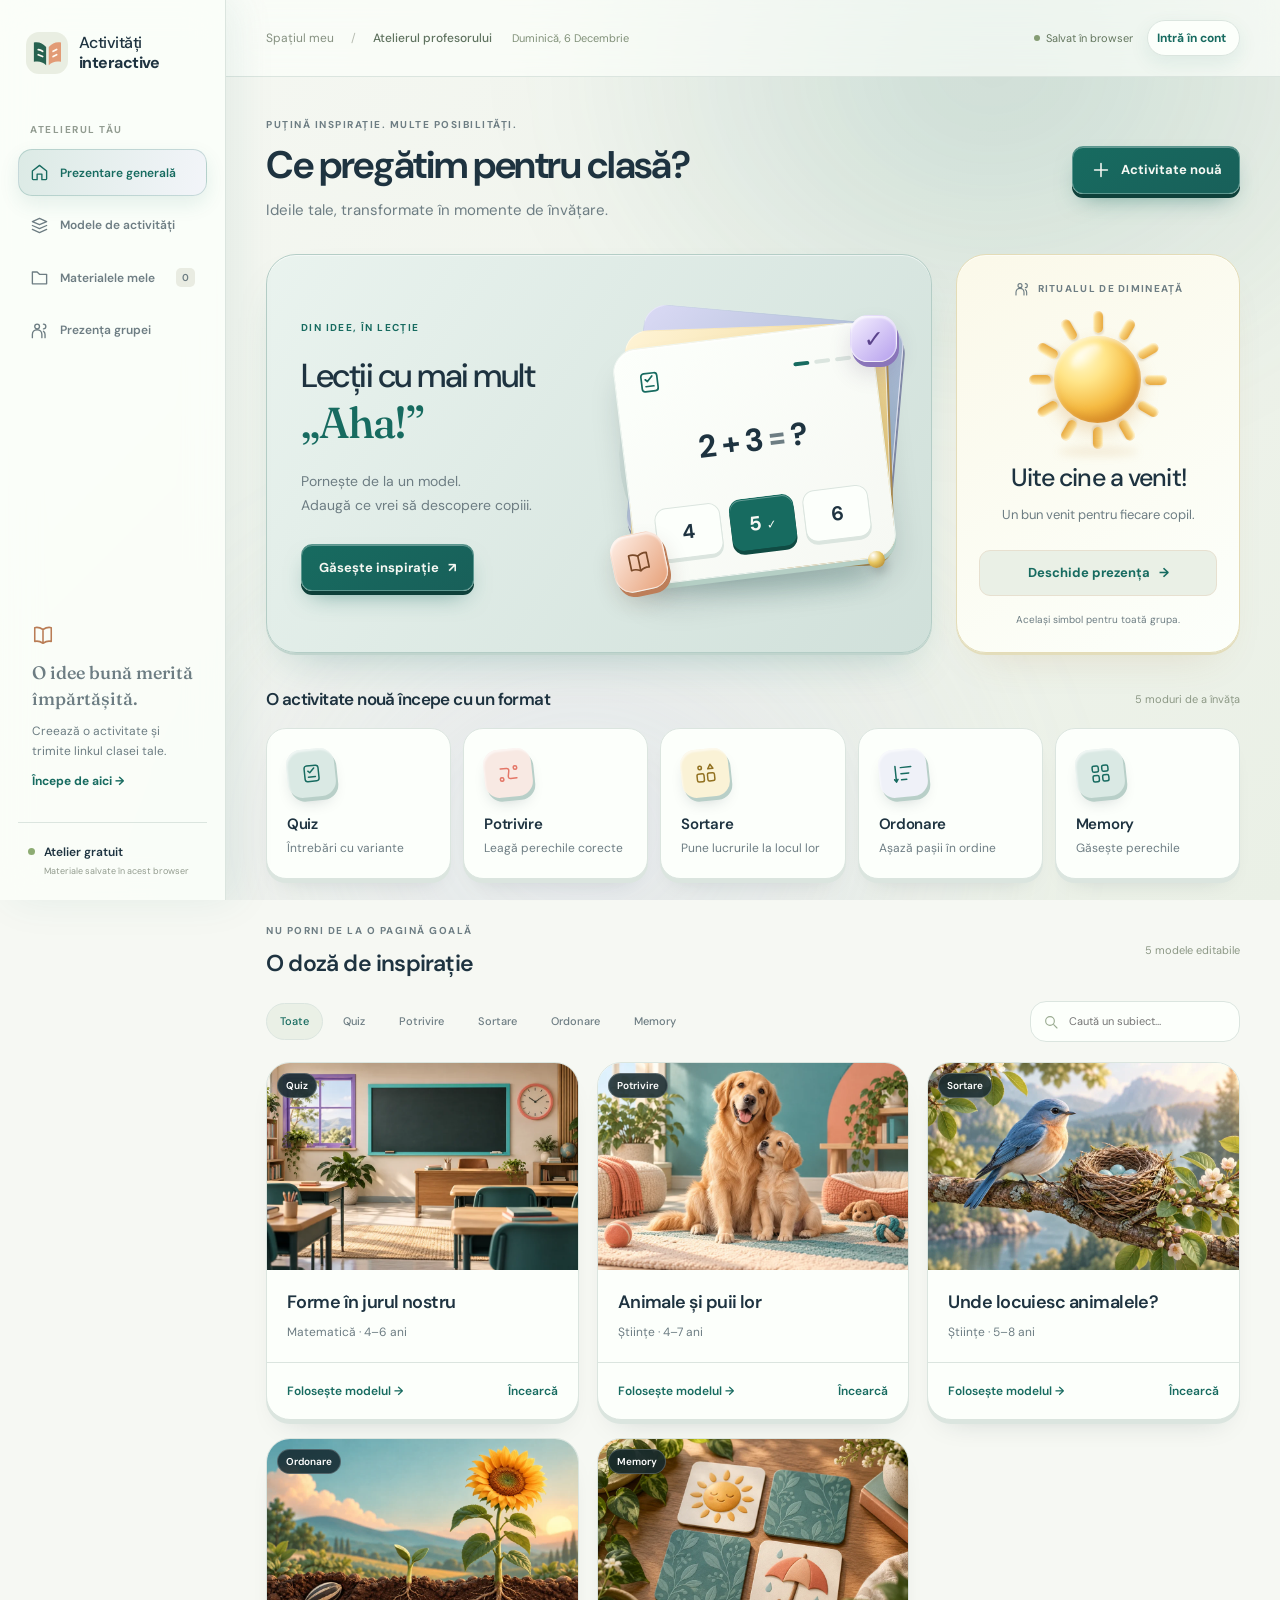
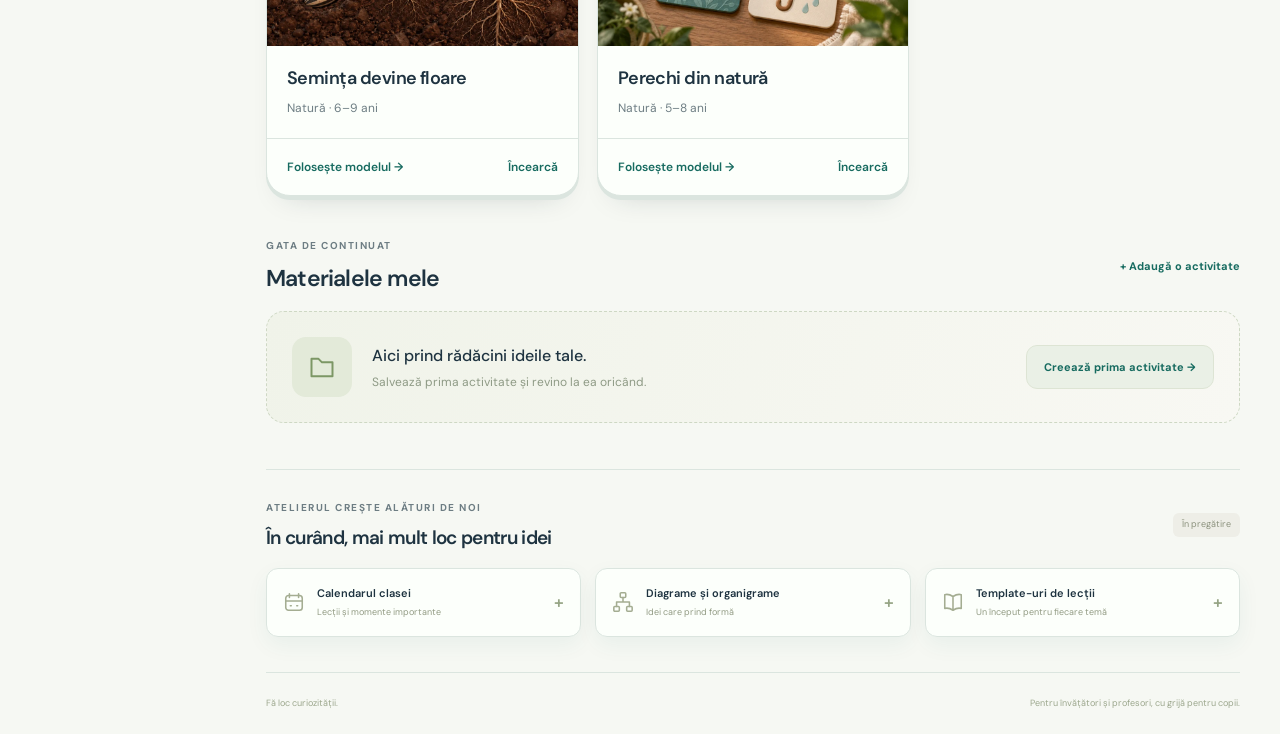
==== commit d29460b3: "Add animated dimensional workspace and prevent hero overlap" ====
--- a/index.html
+++ b/index.html
@@ -10,8 +10,10 @@
   <link rel="stylesheet" href="styles.css" />
   <link rel="stylesheet" href="atelier.css" />
   <link rel="stylesheet" href="account.css" />
+  <link rel="stylesheet" href="studio-motion.css" />
 </head>
 <body class="atelier">
+  <div class="ambient-background" aria-hidden="true"></div>
   <a class="skip-link" href="#top">Sari la conținut</a>
   <aside class="sidebar" aria-label="Meniul atelierului">
     <a class="brand" href="#top"><svg viewBox="0 0 48 48" width="42" height="42" fill="none" aria-hidden="true"><rect width="48" height="48" rx="15" fill="#e9eee2"/><path d="M9 12c6-1 10 1 14 5v21c-4-4-8-5-14-4V12Z" fill="#276250"/><path d="M26 17c4-4 8-6 14-5v22c-6-1-10 0-14 4V17Z" fill="#e29b76"/><path d="M14 20c2 0 3 1 5 2m-5 4 5 2m12-6 4-2m-4 8 4-2" stroke="#fffaf2" stroke-width="2" stroke-linecap="round"/></svg><span>Activități<br /><strong>interactive</strong></span></a>
@@ -40,11 +42,10 @@
         <section class="studio-banner" aria-labelledby="banner-title">
           <div class="banner-copy"><span class="banner-label">DIN IDEE, ÎN LECȚIE</span><h2 id="banner-title">Lecții cu mai mult<br /><em>„Aha!”</em></h2><p>Pornește de la un model.<br />Adaugă ce vrei să descopere copiii.</p><a class="button button-ink" href="#exploreaza">Găsește inspirație <span aria-hidden="true">↗</span></a></div>
           <div class="banner-art" id="banner-art" aria-hidden="true"></div>
-          <span class="banner-caption">Curiozitatea se învață prin joacă.</span>
         </section>
         <section class="arrival-widget" aria-labelledby="arrival-heading">
           <div class="widget-kicker"><span data-icon="people"></span>RITUALUL DE DIMINEAȚĂ</div>
-          <div class="arrival-flower" aria-hidden="true"><svg viewBox="0 0 120 100"><g fill="#e9b798"><ellipse cx="60" cy="25" rx="14" ry="21"/><ellipse cx="38" cy="40" rx="14" ry="21" transform="rotate(-60 38 40)"/><ellipse cx="82" cy="40" rx="14" ry="21" transform="rotate(60 82 40)"/><ellipse cx="45" cy="65" rx="14" ry="21" transform="rotate(35 45 65)"/><ellipse cx="76" cy="65" rx="14" ry="21" transform="rotate(-35 76 65)"/></g><circle cx="60" cy="47" r="16" fill="#f8e3a5"/><path d="M53 50q7 7 14 0" fill="none" stroke="#846238" stroke-width="2" stroke-linecap="round"/></svg></div>
+          <div class="arrival-sun" aria-hidden="true"><div class="sun-rays"><i style="--ray:0"></i><i style="--ray:1"></i><i style="--ray:2"></i><i style="--ray:3"></i><i style="--ray:4"></i><i style="--ray:5"></i><i style="--ray:6"></i><i style="--ray:7"></i><i style="--ray:8"></i><i style="--ray:9"></i><i style="--ray:10"></i><i style="--ray:11"></i></div><div class="sun-core"></div><div class="sun-shadow"></div></div>
           <h2 id="arrival-heading">Uite cine a venit!</h2><p id="arrival-summary">Un bun venit pentru fiecare copil.</p><a class="button button-soft" href="prezenta.html">Deschide prezența <span aria-hidden="true">→</span></a>
           <span class="widget-note">Același simbol pentru toată grupa.</span>
         </section>
--- a/studio-motion.css
+++ b/studio-motion.css
@@ -0,0 +1,73 @@
+/* Spatial workspace. Content uses normal flow; only decorative objects float. */
+html[data-theme] .atelier { position:relative; isolation:isolate; background:var(--paper); }
+.ambient-background { position:fixed; inset:0; z-index:-1; overflow:hidden; pointer-events:none; background:linear-gradient(135deg,var(--paper),var(--paper-deep)); }
+.ambient-background::before,.ambient-background::after { content:""; position:absolute; width:75vw; height:85vh; border-radius:50%; filter:blur(65px); opacity:.55; will-change:transform; animation:ambient-drift 18s ease-in-out infinite alternate; }
+.ambient-background::before { top:-35vh; right:-15vw; background:radial-gradient(ellipse,color-mix(in srgb,var(--green) 32%,transparent),transparent 68%); }
+.ambient-background::after { bottom:-35vh; left:8vw; background:radial-gradient(ellipse,color-mix(in srgb,var(--lavender) 45%,transparent),transparent 70%); animation-delay:-9s; }
+html[data-theme] .atelier .workspace-header { background:color-mix(in srgb,var(--white) 65%,transparent); }
+.atelier .workspace-main { max-width:1550px; padding-top:40px; }
+.atelier h1 { font-size:clamp(28px,3vw,44px); font-weight:650; }
+.welcome-row { margin-bottom:32px; }
+.welcome-row p:last-child { font-size:15px; color:var(--muted); line-height:1.6; }
+.atelier .overline { font-size:10px; color:var(--muted); }
+.feature-grid { grid-template-columns:minmax(0,2.35fr) minmax(250px,1fr); gap:24px; align-items:stretch; }
+html[data-theme] .atelier .studio-banner { display:grid; grid-template-columns:minmax(0,1.05fr) minmax(0,1fr); align-items:center; gap:12px; min-height:380px; padding:34px; border-radius:30px; overflow:hidden; isolation:isolate; background:linear-gradient(125deg,color-mix(in srgb,var(--white) 92%,var(--green)),color-mix(in srgb,var(--green) 17%,var(--paper))); box-shadow:inset 0 1px 0 #fff8,0 2px 0 color-mix(in srgb,var(--green) 14%,var(--line)),0 22px 48px -25px color-mix(in srgb,var(--green) 35%,transparent); }
+html[data-theme] .atelier .studio-banner::after { display:none; }
+.studio-banner .banner-copy { width:auto; min-width:0; padding:0; z-index:2; }
+.studio-banner .banner-label { font-size:10px; color:var(--green); letter-spacing:.14em; }
+.atelier .studio-banner h2 { font-size:clamp(29px,2.6vw,42px); line-height:1.13; margin:20px 0 0; overflow-wrap:normal; }
+html[data-theme] .atelier .studio-banner h2 em { display:inline-block; font-size:1.3em; color:var(--green); margin-top:5px; }
+.studio-banner .banner-copy p { max-width:30ch; font-size:14px; line-height:1.7; color:var(--muted); margin:22px 0 26px; }
+.studio-banner .banner-copy .button { font-size:13px; padding:13px 17px; min-height:46px; white-space:normal; }
+.studio-banner .banner-art { position:relative; inset:auto; width:100%; min-width:0; height:300px; opacity:1; perspective:900px; }
+.lesson-scene { position:relative; width:100%; height:100%; display:grid; place-items:center; }
+.banner-art .lesson-scene svg { width:24px; height:24px; flex:none; filter:none; animation:none; }
+.scene-halo { position:absolute; width:95%; aspect-ratio:1; border-radius:50%; background:radial-gradient(circle at 35% 30%,#ffffff9c,color-mix(in srgb,var(--green) 14%,transparent) 65%,transparent 72%); box-shadow:inset 0 1px 0 #fff6; }
+.scene-plinth { position:absolute; width:85%; height:38px; bottom:10px; border-radius:50%; background:color-mix(in srgb,var(--green) 14%,transparent); filter:blur(10px); animation:scene-shadow 7s ease-in-out infinite; }
+.lesson-stack { position:relative; width:min(100% - 24px,265px); aspect-ratio:1.1; transform:rotate(-7deg); animation:lesson-float 7s ease-in-out infinite; }
+.lesson-sheet { position:absolute; inset:0; border-radius:24px; border:1px solid #ffffff60; }
+.sheet-back { transform:translate(13px,-20px) rotate(12deg); background:linear-gradient(135deg,color-mix(in srgb,var(--lavender) 65%,white),color-mix(in srgb,var(--lavender) 65%,var(--green))); box-shadow:2px 6px 0 color-mix(in srgb,var(--lavender) 60%,var(--ink)); }
+.sheet-mid { transform:translate(5px,-8px) rotate(5deg); background:linear-gradient(135deg,#fff4d6,#e8c56d); box-shadow:2px 6px 0 #b99450; }
+.lesson-front { position:relative; height:100%; display:flex; flex-direction:column; justify-content:space-between; padding:22px; border-radius:24px; color:var(--ink); background:linear-gradient(140deg,var(--white),var(--paper)); border:1px solid color-mix(in srgb,var(--white) 65%,var(--line)); box-shadow:0 5px 0 color-mix(in srgb,var(--green) 25%,var(--paper-deep)),0 23px 35px -10px #13262c45,inset 0 2px 2px #fff9; }
+.lesson-heading { display:flex; align-items:center; justify-content:space-between; color:var(--green); }
+.lesson-progress { display:flex; gap:5px; }.lesson-progress i { width:16px; height:4px; border-radius:4px; background:var(--line); }.lesson-progress i:first-child { background:var(--green); }
+.lesson-equation { font-size:clamp(24px,2.5vw,36px); font-weight:750; white-space:nowrap; text-align:center; letter-spacing:-.04em; }.lesson-equation>span { color:var(--muted); }
+.lesson-options { display:flex; gap:9px; }.lesson-options>span { flex:1; text-align:center; padding:10px 4px; font-size:20px; font-weight:700; border-radius:12px; background:var(--white); box-shadow:0 3px 0 var(--line); border:1px solid var(--line); }
+.lesson-options .lesson-correct { background:var(--green); color:var(--paper); border-color:transparent; box-shadow:0 4px 0 color-mix(in srgb,var(--green) 70%,black),inset 0 1px 0 #fff5; }.lesson-correct small { font-size:12px; }
+.floating-token { position:absolute; display:grid; place-items:center; border:1px solid #fff8; border-radius:18px; animation:token-float 6s ease-in-out infinite; }
+.token-book { width:54px; height:58px; left:0; bottom:12px; background:linear-gradient(135deg,#fff0e8,#e6a078); color:#794928; box-shadow:2px 5px 0 #bd7e59,0 12px 22px #40291826,inset 0 2px 2px #fff9; transform:rotate(-12deg); }
+.token-check { width:47px; height:47px; top:12px; right:0; background:linear-gradient(135deg,#f5f0ff,#b6a0ed); color:#5b438c; font-size:24px; box-shadow:2px 5px 0 #8a75ba,0 12px 22px #45326126,inset 0 2px 2px #fffa; animation-delay:-3s; }
+.scene-pearl { position:absolute; width:17px; height:17px; bottom:35px; right:12px; border-radius:50%; background:radial-gradient(circle at 30% 25%,white,#e6c55f 45%,#a27526); box-shadow:3px 6px 8px #0002; }
+html[data-theme] .atelier .arrival-widget { display:flex; flex-direction:column; gap:0; padding:25px 22px; border-radius:30px; background:linear-gradient(145deg,color-mix(in srgb,var(--yellow) 12%,var(--white)),var(--white)); box-shadow:inset 0 1px 0 #fff8,0 2px 0 color-mix(in srgb,var(--yellow) 30%,var(--line)),0 22px 45px -28px #a8793640; }
+.arrival-widget .widget-kicker { font-size:10px; line-height:1.5; flex-wrap:wrap; justify-content:center; color:var(--muted); }
+.arrival-sun { width:138px; height:144px; position:relative; margin:14px auto 8px; flex:none; }
+.sun-rays { position:absolute; inset:0 0 6px; animation:sun-turn 70s linear infinite; }
+.sun-rays i { position:absolute; left:calc(50% - 5px); top:0; width:10px; height:22px; border-radius:8px; transform-origin:5px 69px; transform:rotate(calc(var(--ray)*30deg)); background:linear-gradient(90deg,#ffe8a1,#e9aa3f); box-shadow:inset 1px 1px 2px #fff9,1px 2px 2px #93632230; }
+.sun-core { position:absolute; width:87px; height:87px; top:25px; left:25px; border-radius:50%; background:radial-gradient(circle at 31% 25%,#fff9cd 0%,#ffe589 28%,#f5ba42 58%,#d98a22 85%,#b85e16); box-shadow:inset 0 2px 4px #fff9,inset -5px -7px 10px #b9641940,0 9px 18px #d18b2d45; animation:sun-bob 6s ease-in-out infinite; }
+.sun-core::before { content:""; position:absolute; width:35px; height:17px; top:12px; left:15px; transform:rotate(-35deg); border-radius:50%; background:linear-gradient(#ffffffe0,#ffffff00); filter:blur(2px); }
+.sun-shadow { position:absolute; bottom:-1px; left:29px; width:80px; height:9px; border-radius:50%; background:#c78d3325; filter:blur(4px); }
+.atelier .arrival-widget h2 { font-family:inherit; font-size:25px; line-height:1.2; margin:0; }
+.arrival-widget p { color:var(--muted); font-size:13px; line-height:1.6; margin:12px 0 24px; }
+.arrival-widget .button { min-height:46px; font-size:13px; margin-top:auto; }
+.arrival-widget .widget-note { color:var(--muted); font-size:10px; line-height:1.5; margin-top:16px; }
+html[data-theme] .atelier .button { position:relative; transition:transform .22s ease,box-shadow .22s ease,background .22s ease; }
+html[data-theme] .atelier .button-primary,html[data-theme] .atelier .button-ink { background:linear-gradient(145deg,var(--green),color-mix(in srgb,var(--green) 80%,var(--ink))); color:var(--paper); border:1px solid color-mix(in srgb,var(--green) 70%,var(--white)); box-shadow:inset 0 1px 0 #fff5,0 4px 0 color-mix(in srgb,var(--green) 60%,black),0 12px 25px -10px color-mix(in srgb,var(--green) 60%,transparent); }
+html[data-theme] .atelier .button:hover:not(:disabled) { transform:translateY(-3px); }
+html[data-theme] .atelier .button:active:not(:disabled) { transform:translateY(2px); box-shadow:inset 0 1px 3px #0002; }
+html[data-theme] .atelier .sidebar-note,html[data-theme] .atelier .sidebar-note strong { color:var(--muted); }
+html[data-theme] .atelier .template-card { min-width:0; border-radius:20px; flex-direction:column; align-items:flex-start; gap:16px; padding:20px; box-shadow:inset 0 1px 0 #fff5,0 4px 0 var(--line),0 14px 25px -18px #172c3640; }
+html[data-theme] .atelier .template-icon { width:48px; height:48px; border-radius:15px; box-shadow:inset 1px 2px 2px #fff9,2px 4px 0 color-mix(in srgb,var(--green) 18%,var(--line)),0 9px 16px -7px #172c3640; transform:rotate(-6deg); transition:transform .3s; }
+html[data-theme] .atelier .template-card:hover .template-icon { transform:translateY(-3px) rotate(5deg); }
+.atelier .template-card>span { min-width:0; }.atelier .format-description { max-width:none; }.atelier .template-arrow { display:none; }
+html[data-theme] .atelier .example-card { border-radius:24px; box-shadow:inset 0 1px 0 #fff7,0 4px 0 var(--line),0 16px 30px -20px #172c3640; }
+.atelier .example-info { padding:20px; }.atelier .example-info h3 { font-size:18px; }.atelier .example-actions { padding:12px 20px; }
+@keyframes ambient-drift { to { transform:translate3d(-10vw,10vh,0) scale(1.15); } }
+@keyframes lesson-float { 0%,100% { transform:translateY(3px) rotate(-7deg); } 50% { transform:translateY(-7px) rotate(-3deg); } }
+@keyframes token-float { 50% { translate:0 -8px; rotate:6deg; } }
+@keyframes scene-shadow { 50% { transform:scale(.85); opacity:.65; } }
+@keyframes sun-turn { to { transform:rotate(360deg); } }
+@keyframes sun-bob { 50% { transform:translateY(-4px); } }
+@media(min-width:761px) and (max-width:1150px) { .feature-grid { grid-template-columns:minmax(0,1fr); }.studio-banner .banner-art { height:285px; }.arrival-widget .arrival-sun { margin:0; }.atelier .arrival-widget { display:grid!important; grid-template-columns:145px minmax(0,1fr) minmax(170px,.7fr); gap:8px 24px!important; text-align:left; }.arrival-widget .arrival-sun { grid-column:1; grid-row:1/5; }.arrival-widget .widget-kicker { grid-column:2; justify-content:flex-start; }.arrival-widget h2,.arrival-widget p { grid-column:2; }.arrival-widget p { margin:0; }.arrival-widget .button { grid-column:3; grid-row:1/4; align-self:center; margin:0; }.arrival-widget .widget-note { grid-column:2/4; margin:0; } }
+@media(max-width:760px) { .feature-grid { grid-template-columns:1fr; gap:20px; }.atelier .workspace-main { padding-top:28px; }html[data-theme] .atelier .studio-banner { padding:28px; min-height:360px; gap:24px; }.studio-banner .banner-art { height:275px; }.studio-banner .banner-copy p { max-width:none; }.atelier .template-grid { grid-template-columns:repeat(3,minmax(0,1fr)); gap:14px; }html[data-theme] .atelier .template-card { padding:16px; }.atelier .format-name { font-size:14px!important; }.atelier .format-description { display:block; font-size:12px; }.arrival-widget .widget-kicker { font-size:10px; }.atelier .arrival-widget { padding:24px!important; }.arrival-sun { margin-block:12px; }.ambient-background::before,.ambient-background::after { filter:blur(35px); } }
+@media(max-width:540px) { html[data-theme] .atelier .studio-banner { grid-template-columns:minmax(0,1fr); padding:28px 24px 20px; gap:18px; }.atelier .studio-banner h2 { font-size:36px; }.studio-banner .banner-art { height:275px; max-width:320px; margin:auto; }.studio-banner .banner-copy p { margin-block:18px; }.studio-banner .banner-copy .button { width:100%; }.atelier .template-grid { grid-template-columns:repeat(2,minmax(0,1fr)); }.atelier .section-count { white-space:normal; }.lesson-equation { font-size:32px; }.arrival-widget .widget-note { font-size:11px; }.atelier .workspace-header { padding-block:12px; }.welcome-row p:last-child { font-size:14px; } }
+@media(prefers-reduced-motion:reduce) { .atelier *,.atelier *::before,.atelier *::after { animation:none!important; transition:none!important; scroll-behavior:auto!important; }.ambient-background::before,.ambient-background::after { will-change:auto; } }
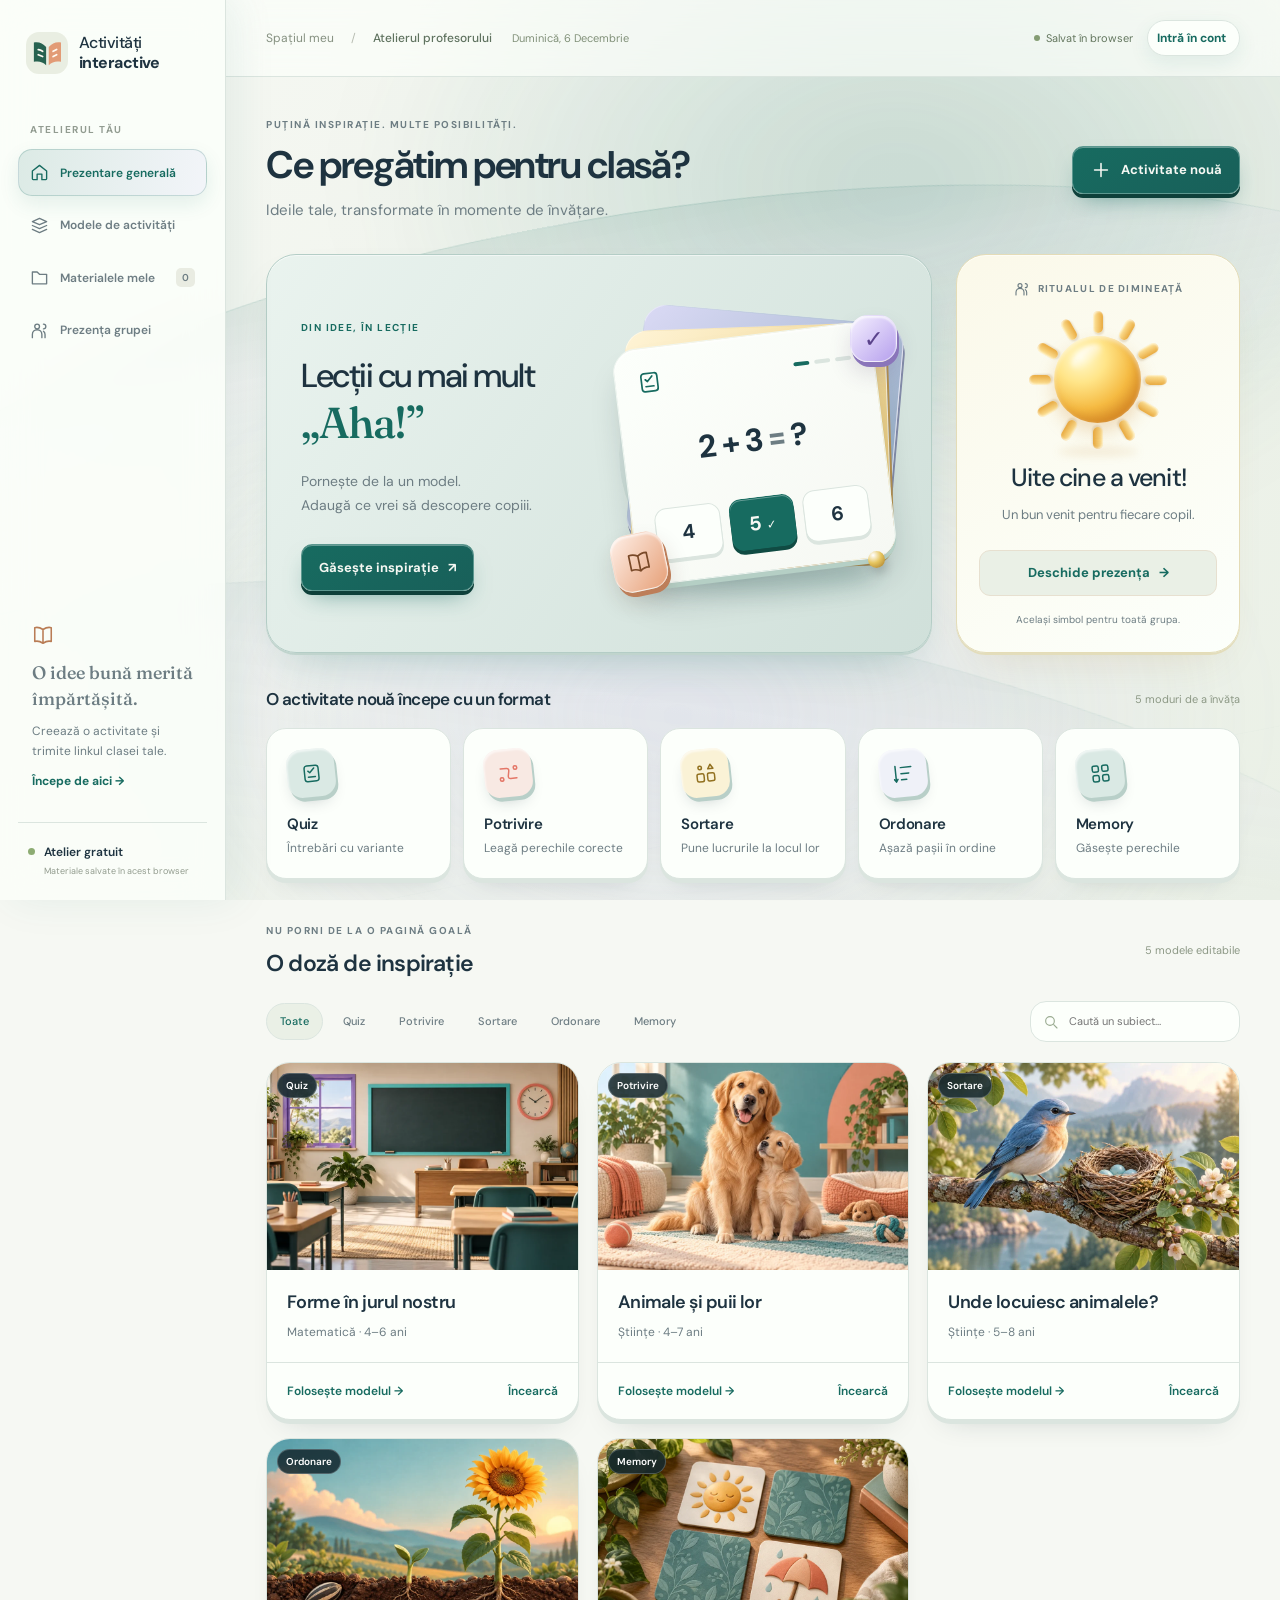
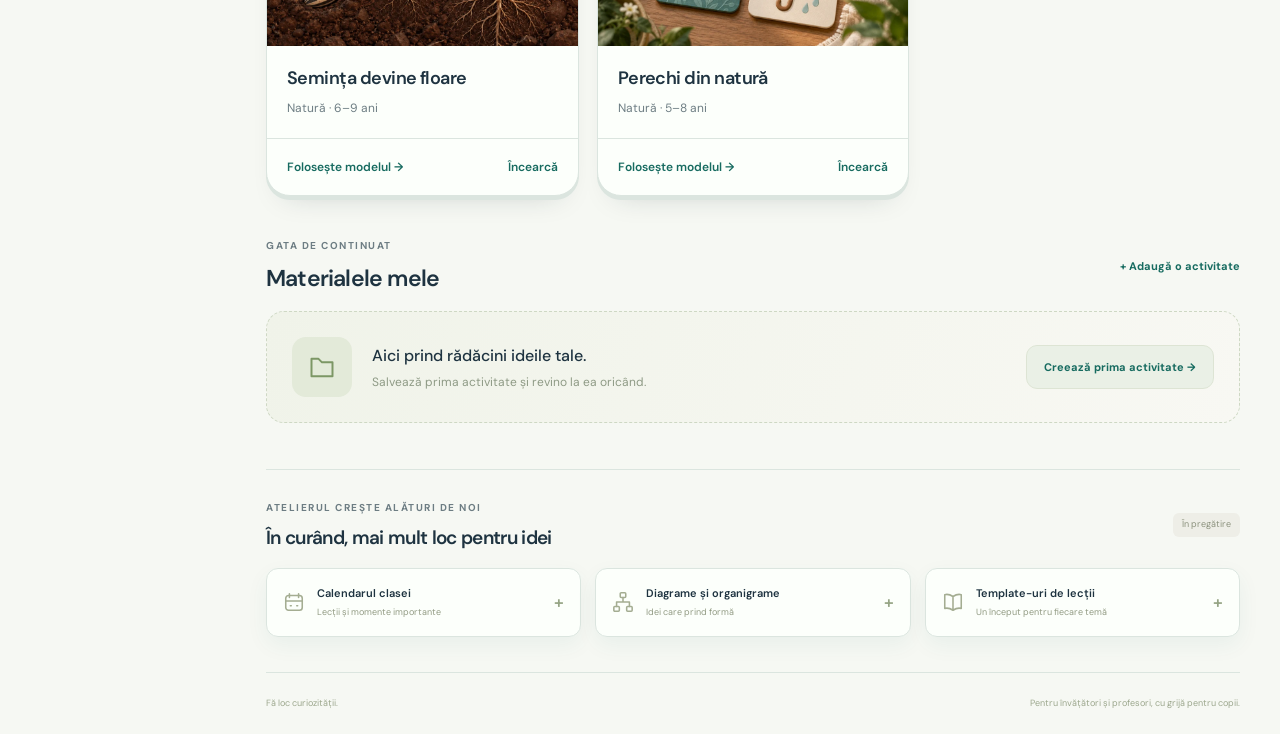
==== commit 034e513d: "Add subtle theme-aware animated background waves" ====
--- a/index.html
+++ b/index.html
@@ -13,7 +13,7 @@
   <link rel="stylesheet" href="studio-motion.css" />
 </head>
 <body class="atelier">
-  <div class="ambient-background" aria-hidden="true"></div>
+  <div class="ambient-background" aria-hidden="true"><div class="ambient-wave wave-one"></div><div class="ambient-wave wave-two"></div></div>
   <a class="skip-link" href="#top">Sari la conținut</a>
   <aside class="sidebar" aria-label="Meniul atelierului">
     <a class="brand" href="#top"><svg viewBox="0 0 48 48" width="42" height="42" fill="none" aria-hidden="true"><rect width="48" height="48" rx="15" fill="#e9eee2"/><path d="M9 12c6-1 10 1 14 5v21c-4-4-8-5-14-4V12Z" fill="#276250"/><path d="M26 17c4-4 8-6 14-5v22c-6-1-10 0-14 4V17Z" fill="#e29b76"/><path d="M14 20c2 0 3 1 5 2m-5 4 5 2m12-6 4-2m-4 8 4-2" stroke="#fffaf2" stroke-width="2" stroke-linecap="round"/></svg><span>Activități<br /><strong>interactive</strong></span></a>
--- a/studio-motion.css
+++ b/studio-motion.css
@@ -1,9 +1,14 @@
 /* Spatial workspace. Content uses normal flow; only decorative objects float. */
 html[data-theme] .atelier { position:relative; isolation:isolate; background:var(--paper); }
 .ambient-background { position:fixed; inset:0; z-index:-1; overflow:hidden; pointer-events:none; background:linear-gradient(135deg,var(--paper),var(--paper-deep)); }
-.ambient-background::before,.ambient-background::after { content:""; position:absolute; width:75vw; height:85vh; border-radius:50%; filter:blur(65px); opacity:.55; will-change:transform; animation:ambient-drift 18s ease-in-out infinite alternate; }
-.ambient-background::before { top:-35vh; right:-15vw; background:radial-gradient(ellipse,color-mix(in srgb,var(--green) 32%,transparent),transparent 68%); }
-.ambient-background::after { bottom:-35vh; left:8vw; background:radial-gradient(ellipse,color-mix(in srgb,var(--lavender) 45%,transparent),transparent 70%); animation-delay:-9s; }
+.ambient-background::before,.ambient-background::after { content:""; position:absolute; width:90vw; height:85vh; border-radius:50%; filter:blur(50px); opacity:.65; will-change:transform; animation:ambient-drift 24s ease-in-out infinite alternate; }
+.ambient-background::before { top:-22vh; right:-15vw; background:radial-gradient(ellipse,color-mix(in srgb,var(--green) 30%,transparent),transparent 68%); }
+.ambient-background::after { bottom:-22vh; left:8vw; background:radial-gradient(ellipse,color-mix(in srgb,var(--lavender) 42%,transparent),transparent 70%); animation-delay:-12s; }
+/* Slow, broad ribbons stay behind opaque cards and never intercept input. */
+.ambient-wave { position:absolute; width:150vw; height:70vh; left:-25vw; border-radius:46% 54% 0 0 / 55% 65% 0 0; border-top:1px solid color-mix(in srgb,var(--green) 10%,transparent); background:linear-gradient(180deg,color-mix(in srgb,var(--green) 10%,transparent),color-mix(in srgb,var(--lavender) 8%,transparent) 15%,transparent 48%); transform-origin:50% 0; animation:ambient-wave 26s ease-in-out infinite alternate; will-change:transform; }
+.wave-one { top:24vh; transform:translate3d(-3vw,0,0) rotate(-11deg); }
+.wave-two { top:68vh; opacity:.6; transform:translate3d(5vw,0,0) rotate(8deg); animation-name:ambient-wave-return; animation-duration:32s; animation-delay:-16s; }
+html[data-mode="dark"] .ambient-wave { opacity:.65; }html[data-mode="dark"] .wave-two { opacity:.4; }
 html[data-theme] .atelier .workspace-header { background:color-mix(in srgb,var(--white) 65%,transparent); }
 .atelier .workspace-main { max-width:1550px; padding-top:40px; }
 .atelier h1 { font-size:clamp(28px,3vw,44px); font-weight:650; }
@@ -62,6 +67,8 @@
 html[data-theme] .atelier .example-card { border-radius:24px; box-shadow:inset 0 1px 0 #fff7,0 4px 0 var(--line),0 16px 30px -20px #172c3640; }
 .atelier .example-info { padding:20px; }.atelier .example-info h3 { font-size:18px; }.atelier .example-actions { padding:12px 20px; }
 @keyframes ambient-drift { to { transform:translate3d(-10vw,10vh,0) scale(1.15); } }
+@keyframes ambient-wave { to { transform:translate3d(7vw,8vh,0) rotate(-3deg) scaleY(1.15); } }
+@keyframes ambient-wave-return { to { transform:translate3d(-6vw,-6vh,0) rotate(-5deg) scaleY(.9); } }
 @keyframes lesson-float { 0%,100% { transform:translateY(3px) rotate(-7deg); } 50% { transform:translateY(-7px) rotate(-3deg); } }
 @keyframes token-float { 50% { translate:0 -8px; rotate:6deg; } }
 @keyframes scene-shadow { 50% { transform:scale(.85); opacity:.65; } }
@@ -70,4 +77,4 @@
 @media(min-width:761px) and (max-width:1150px) { .feature-grid { grid-template-columns:minmax(0,1fr); }.studio-banner .banner-art { height:285px; }.arrival-widget .arrival-sun { margin:0; }.atelier .arrival-widget { display:grid!important; grid-template-columns:145px minmax(0,1fr) minmax(170px,.7fr); gap:8px 24px!important; text-align:left; }.arrival-widget .arrival-sun { grid-column:1; grid-row:1/5; }.arrival-widget .widget-kicker { grid-column:2; justify-content:flex-start; }.arrival-widget h2,.arrival-widget p { grid-column:2; }.arrival-widget p { margin:0; }.arrival-widget .button { grid-column:3; grid-row:1/4; align-self:center; margin:0; }.arrival-widget .widget-note { grid-column:2/4; margin:0; } }
 @media(max-width:760px) { .feature-grid { grid-template-columns:1fr; gap:20px; }.atelier .workspace-main { padding-top:28px; }html[data-theme] .atelier .studio-banner { padding:28px; min-height:360px; gap:24px; }.studio-banner .banner-art { height:275px; }.studio-banner .banner-copy p { max-width:none; }.atelier .template-grid { grid-template-columns:repeat(3,minmax(0,1fr)); gap:14px; }html[data-theme] .atelier .template-card { padding:16px; }.atelier .format-name { font-size:14px!important; }.atelier .format-description { display:block; font-size:12px; }.arrival-widget .widget-kicker { font-size:10px; }.atelier .arrival-widget { padding:24px!important; }.arrival-sun { margin-block:12px; }.ambient-background::before,.ambient-background::after { filter:blur(35px); } }
 @media(max-width:540px) { html[data-theme] .atelier .studio-banner { grid-template-columns:minmax(0,1fr); padding:28px 24px 20px; gap:18px; }.atelier .studio-banner h2 { font-size:36px; }.studio-banner .banner-art { height:275px; max-width:320px; margin:auto; }.studio-banner .banner-copy p { margin-block:18px; }.studio-banner .banner-copy .button { width:100%; }.atelier .template-grid { grid-template-columns:repeat(2,minmax(0,1fr)); }.atelier .section-count { white-space:normal; }.lesson-equation { font-size:32px; }.arrival-widget .widget-note { font-size:11px; }.atelier .workspace-header { padding-block:12px; }.welcome-row p:last-child { font-size:14px; } }
-@media(prefers-reduced-motion:reduce) { .atelier *,.atelier *::before,.atelier *::after { animation:none!important; transition:none!important; scroll-behavior:auto!important; }.ambient-background::before,.ambient-background::after { will-change:auto; } }
+@media(prefers-reduced-motion:reduce) { .atelier *,.atelier *::before,.atelier *::after { animation:none!important; transition:none!important; scroll-behavior:auto!important; }.ambient-background::before,.ambient-background::after,.ambient-wave { will-change:auto; } }
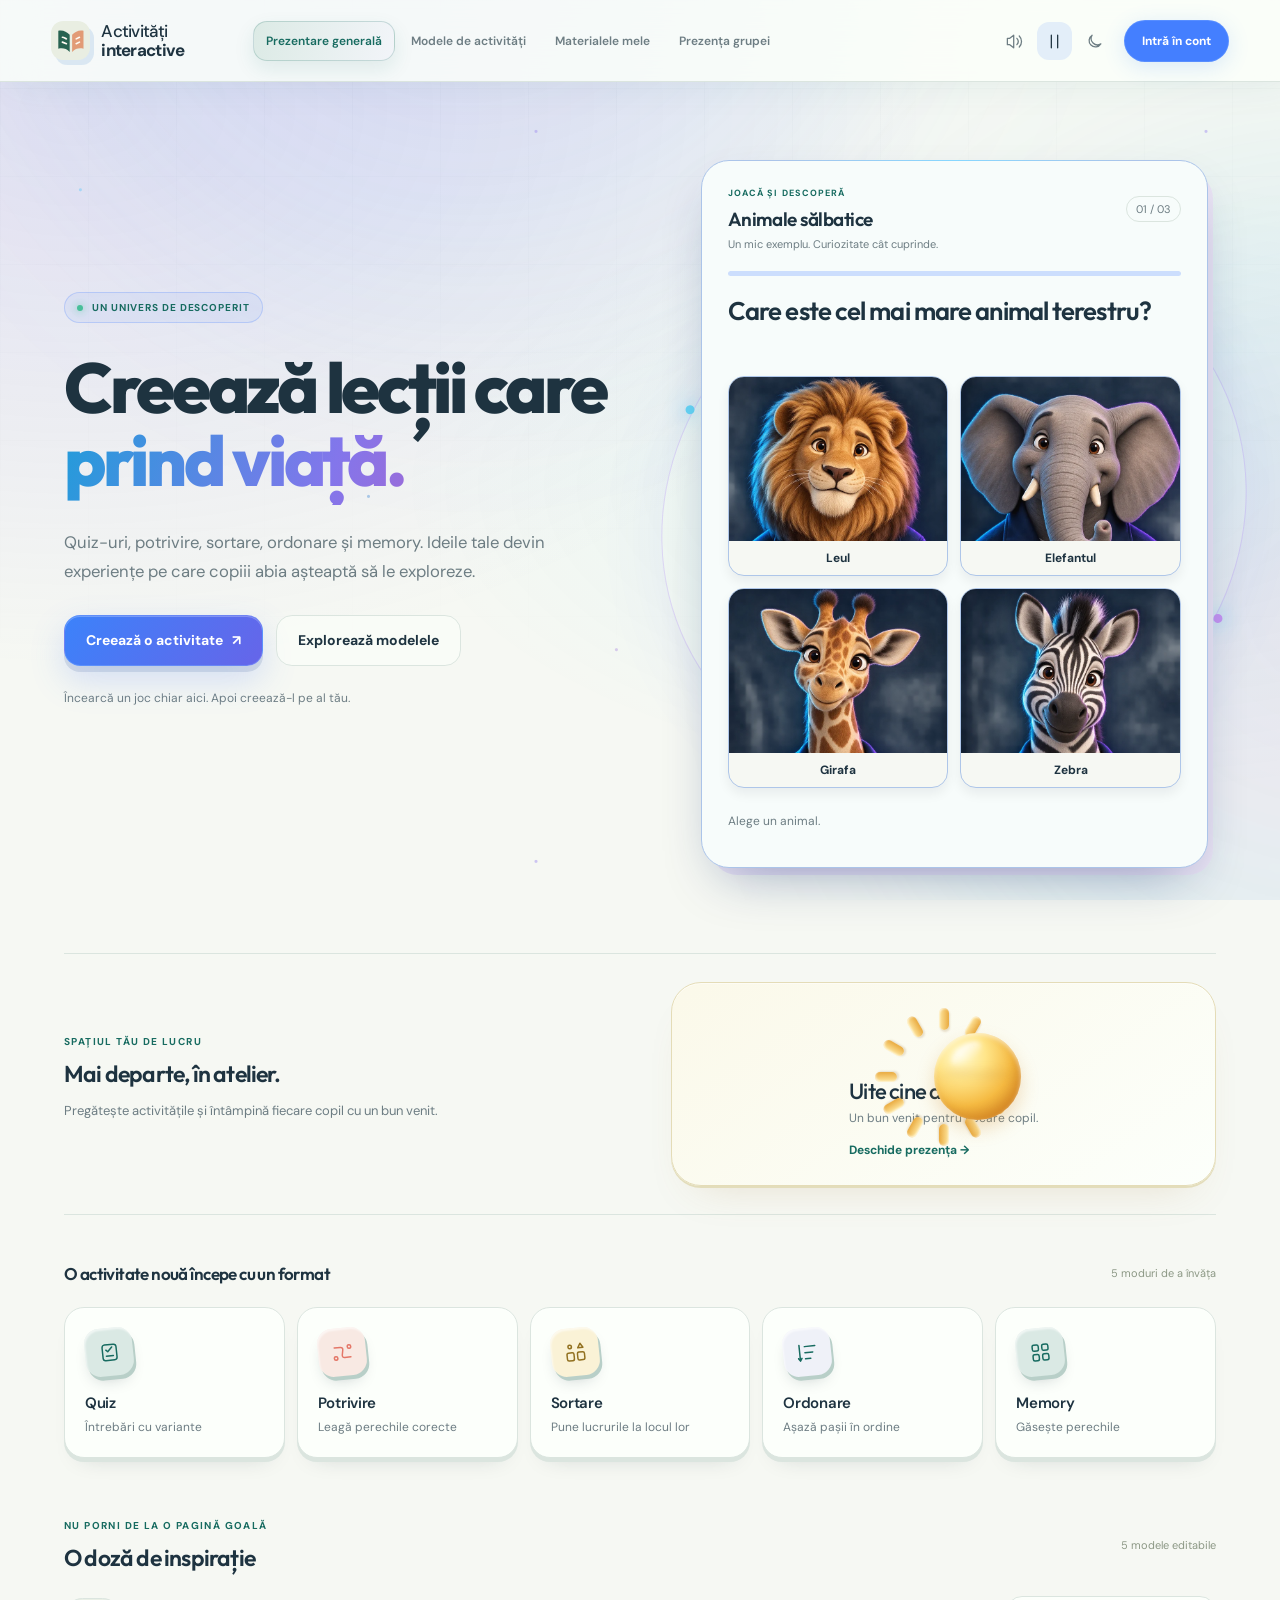
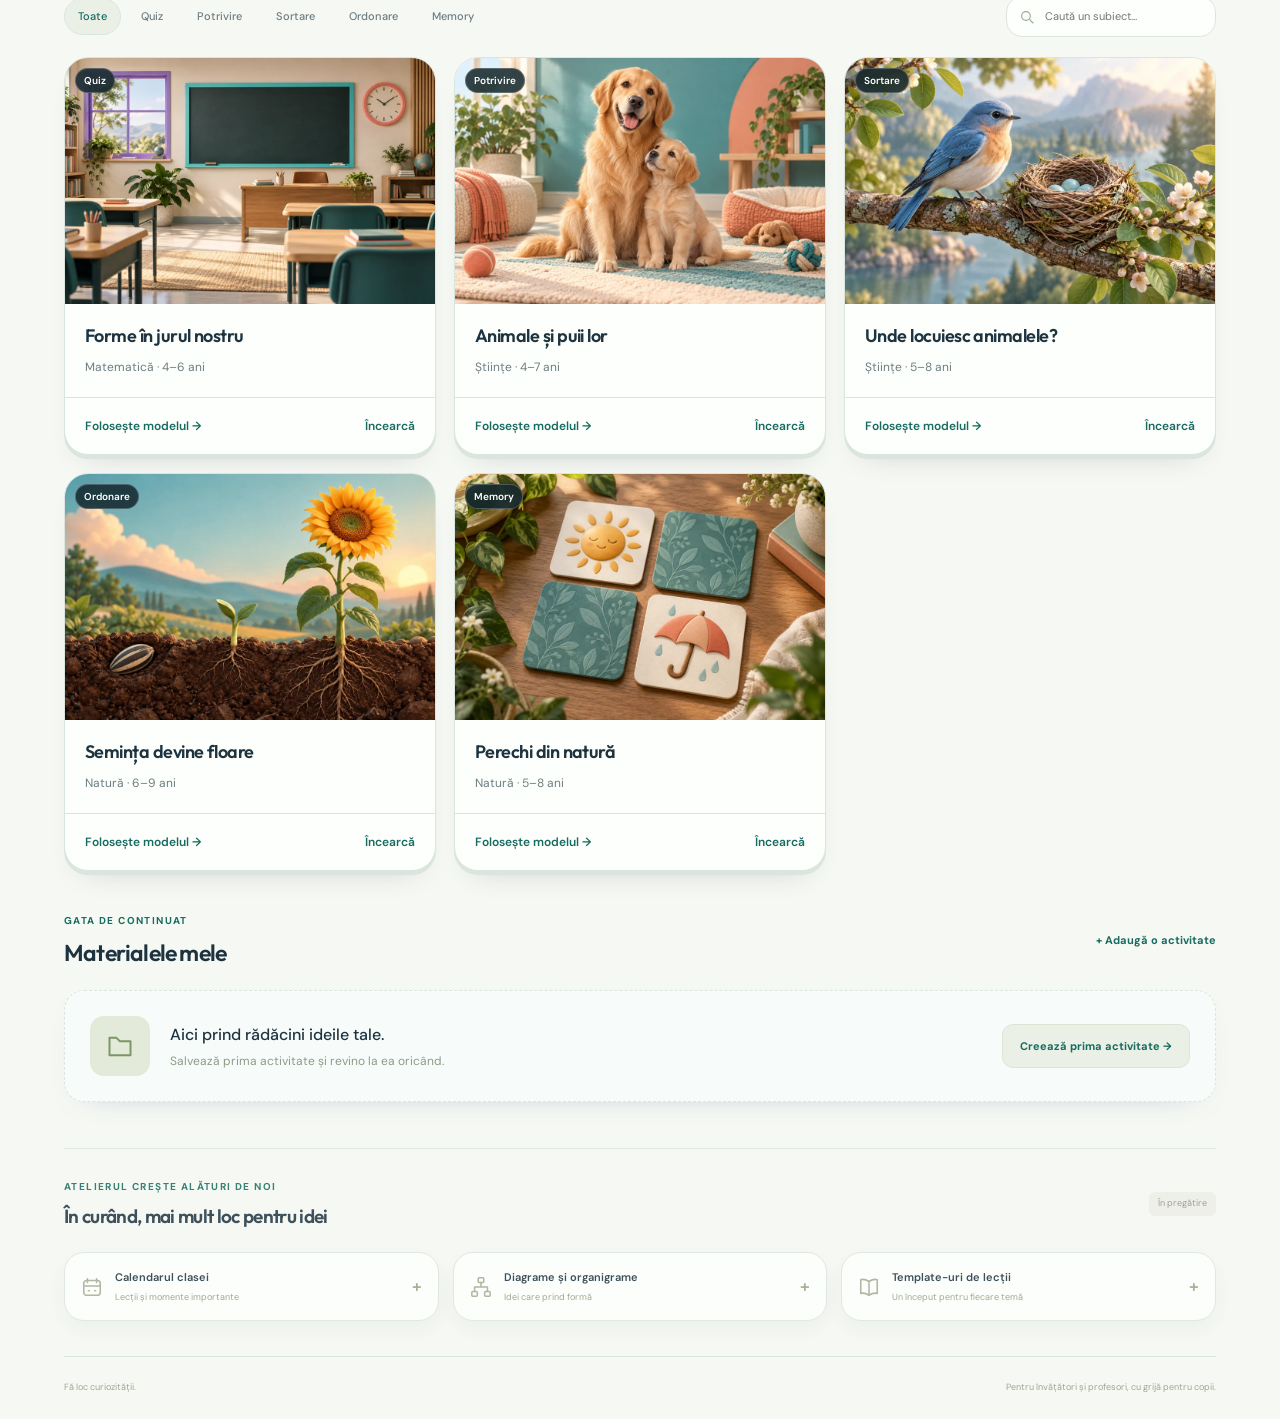
==== commit 6ecd2a0e: "Build interactive discovery scene with 3D wildlife quiz and motion controls" ====
--- a/index.html
+++ b/index.html
@@ -11,12 +11,14 @@
   <link rel="stylesheet" href="atelier.css" />
   <link rel="stylesheet" href="account.css" />
   <link rel="stylesheet" href="studio-motion.css" />
+  <link rel="stylesheet" href="cursor.css" />
+  <link rel="stylesheet" href="experience.css" />
 </head>
-<body class="atelier">
-  <div class="ambient-background" aria-hidden="true"><div class="ambient-wave wave-one"></div><div class="ambient-wave wave-two"></div></div>
+<body class="atelier neon-workspace">
+  <div class="ambient-background" aria-hidden="true"><div class="ambient-wave wave-one"></div><div class="ambient-wave wave-two"></div><div class="ambient-orbit"></div><div class="ambient-stars"></div></div>
   <a class="skip-link" href="#top">Sari la conținut</a>
   <aside class="sidebar" aria-label="Meniul atelierului">
-    <a class="brand" href="#top"><svg viewBox="0 0 48 48" width="42" height="42" fill="none" aria-hidden="true"><rect width="48" height="48" rx="15" fill="#e9eee2"/><path d="M9 12c6-1 10 1 14 5v21c-4-4-8-5-14-4V12Z" fill="#276250"/><path d="M26 17c4-4 8-6 14-5v22c-6-1-10 0-14 4V17Z" fill="#e29b76"/><path d="M14 20c2 0 3 1 5 2m-5 4 5 2m12-6 4-2m-4 8 4-2" stroke="#fffaf2" stroke-width="2" stroke-linecap="round"/></svg><span>Activități<br /><strong>interactive</strong></span></a>
+    <a class="brand" href="#top" aria-label="Activități interactive"><svg viewBox="0 0 48 48" width="42" height="42" fill="none" aria-hidden="true"><rect width="48" height="48" rx="15" fill="#e9eee2"/><path d="M9 12c6-1 10 1 14 5v21c-4-4-8-5-14-4V12Z" fill="#276250"/><path d="M26 17c4-4 8-6 14-5v22c-6-1-10 0-14 4V17Z" fill="#e29b76"/><path d="M14 20c2 0 3 1 5 2m-5 4 5 2m12-6 4-2m-4 8 4-2" stroke="#fffaf2" stroke-width="2" stroke-linecap="round"/></svg><span>Activități<br /><strong>interactive</strong></span></a>
     <p class="nav-caption">ATELIERUL TĂU</p>
     <nav class="workspace-nav" aria-label="Navigare principală">
       <a class="nav-item active" href="#top" data-section="top"><span data-icon="home"></span><span class="nav-label">Prezentare generală</span><span class="mobile-nav-label">Acasă</span></a>
@@ -31,25 +33,38 @@
     <header class="workspace-header">
       <span class="workspace-location">Spațiul meu <span aria-hidden="true">/</span> <strong>Atelierul profesorului</strong></span>
       <time id="today-label"></time>
-      <div class="account-header"><span class="account-status" data-storage-status>Se încarcă…</span><button type="button" class="account-trigger" data-account-open>Intră în cont</button></div>
+      <div class="experience-controls" id="experience-controls"></div><div class="account-header"><span class="account-status" data-storage-status>Se încarcă…</span><button type="button" class="account-trigger" data-account-open>Intră în cont</button></div>
       <a class="mobile-brand" href="#top"><svg viewBox="0 0 48 48" width="42" height="42" fill="none" aria-hidden="true"><rect width="48" height="48" rx="15" fill="#e9eee2"/><path d="M9 12c6-1 10 1 14 5v21c-4-4-8-5-14-4V12Z" fill="#276250"/><path d="M26 17c4-4 8-6 14-5v22c-6-1-10 0-14 4V17Z" fill="#e29b76"/><path d="M14 20c2 0 3 1 5 2m-5 4 5 2m12-6 4-2m-4 8 4-2" stroke="#fffaf2" stroke-width="2" stroke-linecap="round"/></svg>Activități interactive</a>
     </header>
     <div id="account-sync-notice" class="account-sync-notice" role="status" hidden><span></span><button type="button" data-account-open>Deschide contul</button></div>
     <main id="top" class="workspace-main">
-      <div class="welcome-row"><div><p class="overline">PUȚINĂ INSPIRAȚIE. MULTE POSIBILITĂȚI.</p><h1>Ce pregătim pentru clasă?</h1><p>Ideile tale, transformate în momente de învățare.</p></div><button class="button button-primary" data-action="open-create"><span data-icon="plus"></span>Activitate nouă</button></div>
-
-      <div class="feature-grid">
-        <section class="studio-banner" aria-labelledby="banner-title">
-          <div class="banner-copy"><span class="banner-label">DIN IDEE, ÎN LECȚIE</span><h2 id="banner-title">Lecții cu mai mult<br /><em>„Aha!”</em></h2><p>Pornește de la un model.<br />Adaugă ce vrei să descopere copiii.</p><a class="button button-ink" href="#exploreaza">Găsește inspirație <span aria-hidden="true">↗</span></a></div>
-          <div class="banner-art" id="banner-art" aria-hidden="true"></div>
+      <section class="discovery-hero" aria-labelledby="discovery-title">
+        <div class="discovery-copy">
+          <p class="discovery-eyebrow"><span aria-hidden="true"></span><span data-copy="eyebrow">UN UNIVERS DE DESCOPERIT</span></p>
+          <h1 id="discovery-title"><span data-copy="title">Creează lecții care</span> <em data-copy="accent">prind viață.</em></h1>
+          <p class="discovery-lead" data-copy="lead">Quiz-uri, potrivire, sortare, ordonare și memory. Ideile tale devin experiențe pe care copiii abia așteaptă să le exploreze.</p>
+          <div class="discovery-actions"><button type="button" class="button button-primary portal-trigger" data-action="open-create"><span data-copy="create">Creează o activitate</span><span aria-hidden="true">↗</span></button><a class="button discovery-secondary" href="#exploreaza" data-copy="explore">Explorează modelele</a></div>
+          <p class="discovery-note" data-copy="note">Încearcă un joc chiar aici. Apoi creează-l pe al tău.</p>
+        </div>
+        <section class="discovery-stage" aria-labelledby="discovery-quiz-title">
+          <div class="quiz-orbit" aria-hidden="true"></div>
+          <div class="discovery-card" id="discovery-card">
+            <div class="discovery-card-top"><div><span class="discovery-tag" data-copy="badge">JOACĂ ȘI DESCOPERĂ</span><h2 id="discovery-quiz-title" data-copy="quiz">Animale sălbatice</h2></div><span class="discovery-counter" id="discovery-counter">01 / 03</span></div>
+            <p class="discovery-subtitle" data-copy="subtitle">Un mic exemplu. Curiozitate cât cuprinde.</p>
+            <progress class="discovery-progress" id="discovery-progress" max="3" value="0" aria-label="Progres"></progress>
+            <h3 id="discovery-question"></h3>
+            <div class="animal-grid" id="animal-grid" role="group" aria-labelledby="discovery-question"></div>
+            <div class="discovery-feedback"><p id="discovery-feedback" role="status" aria-live="polite"></p><button type="button" class="quiz-next" id="quiz-next" hidden></button></div>
+          </div>
         </section>
-        <section class="arrival-widget" aria-labelledby="arrival-heading">
-          <div class="widget-kicker"><span data-icon="people"></span>RITUALUL DE DIMINEAȚĂ</div>
+      </section>
+      <section class="teacher-launch" aria-labelledby="teacher-launch-title">
+        <div><p class="overline" data-copy="ready">SPAȚIUL TĂU DE LUCRU</p><h2 id="teacher-launch-title" data-copy="work">Mai departe, în atelier.</h2><p data-copy="workText">Pregătește activitățile și întâmpină fiecare copil cu un bun venit.</p></div>
+        <a class="arrival-widget arrival-link" href="prezenta.html" aria-labelledby="arrival-heading">
           <div class="arrival-sun" aria-hidden="true"><div class="sun-rays"><i style="--ray:0"></i><i style="--ray:1"></i><i style="--ray:2"></i><i style="--ray:3"></i><i style="--ray:4"></i><i style="--ray:5"></i><i style="--ray:6"></i><i style="--ray:7"></i><i style="--ray:8"></i><i style="--ray:9"></i><i style="--ray:10"></i><i style="--ray:11"></i></div><div class="sun-core"></div><div class="sun-shadow"></div></div>
-          <h2 id="arrival-heading">Uite cine a venit!</h2><p id="arrival-summary">Un bun venit pentru fiecare copil.</p><a class="button button-soft" href="prezenta.html">Deschide prezența <span aria-hidden="true">→</span></a>
-          <span class="widget-note">Același simbol pentru toată grupa.</span>
-        </section>
-      </div>
+          <div><h2 id="arrival-heading">Uite cine a venit!</h2><p id="arrival-summary">Un bun venit pentru fiecare copil.</p><span class="arrival-cta">Deschide prezența <span aria-hidden="true">→</span></span></div>
+        </a>
+      </section>
 
       <section class="format-section" aria-labelledby="format-title">
         <div class="section-heading"><h2 id="format-title">O activitate nouă începe cu un format</h2><span class="section-count">5 moduri de a învăța</span></div>
@@ -94,5 +109,7 @@
   <script src="atelier-art.js"></script>
   <script type="module" src="app.js"></script>
   <script type="module" src="atelier.js"></script>
+  <script type="module" src="cursor.js"></script>
+  <script type="module" src="experience.js"></script>
 </body>
 </html>
--- a/cursor.css
+++ b/cursor.css
@@ -0,0 +1,11 @@
+/* Native cursors keep the pointer precise, including while the page is busy. */
+@media (pointer:fine) and (hover:hover) and (forced-colors:none) {
+  html[data-studio-cursor] body { cursor:var(--studio-cursor),auto; }
+  html[data-studio-cursor] :is(a[href],button,[role="button"],summary,.button) { cursor:var(--studio-pointer),pointer; }
+  html[data-studio-cursor] :is(input:not([type="checkbox"]):not([type="radio"]):not([type="range"]):not([type="color"]):not([type="file"]):not([type="button"]):not([type="submit"]),textarea,[contenteditable="true"]) { cursor:text; }
+  html[data-studio-cursor] :is(button:disabled,input:disabled,[aria-disabled="true"]) { cursor:not-allowed; }
+}
+.cursor-flash { position:fixed; left:0; top:0; width:66px; height:66px; margin:-33px; border-radius:50%; pointer-events:none!important; user-select:none; z-index:2147483647; border:1px solid color-mix(in srgb,var(--green) 60%,transparent); background:radial-gradient(circle,color-mix(in srgb,var(--green) 42%,transparent),color-mix(in srgb,var(--green) 14%,transparent) 40%,transparent 70%); box-shadow:0 0 20px color-mix(in srgb,var(--green) 24%,transparent),inset 0 0 10px color-mix(in srgb,var(--green) 15%,transparent); animation:cursor-flash-out .65s ease-out both; }
+@keyframes cursor-flash-out { from { opacity:.9; transform:scale(.3); } to { opacity:0; transform:scale(1.25); } }
+@media(prefers-reduced-motion:reduce) { .cursor-flash { animation:none!important; width:28px; height:28px; margin:-14px; opacity:.55; } }
+@media(forced-colors:active) { .cursor-flash { display:none; } }
--- a/experience.css
+++ b/experience.css
@@ -0,0 +1,145 @@
+/* The discovery scene shares the existing editor, account and workspace data. */
+@import url('https://fonts.googleapis.com/css2?family=Outfit:wght@500;600;700;800&display=swap');
+:root { --scene-blue:#447fff; --scene-cyan:#08a5cd; --scene-violet:#a16cfa; --scene-pink:#e276d5; --scene-panel:color-mix(in srgb,var(--white) 94%,#a9caff); }
+html[data-mode="dark"] { --scene-panel:color-mix(in srgb,var(--white) 87%,#1e315e); }
+.neon-workspace { isolation:isolate; background:var(--paper); overflow-x:clip; }
+html:has(.neon-workspace) { overflow-x:clip; }
+.neon-workspace .ambient-background::before,.neon-workspace .ambient-background::after { display:none; }
+html[data-mode="dark"] .neon-workspace { background:#070d1a; }
+.neon-workspace .ambient-background { background:radial-gradient(ellipse at 6% 12%,#6254ec25,transparent 50%),radial-gradient(ellipse at 85% 54%,#08c9e915,transparent 45%); overflow:hidden; }
+.neon-workspace .ambient-wave { width:90vw; height:90vw; min-width:650px; min-height:650px; border:0; border-radius:44% 56% 67% 33%; opacity:.42; filter:blur(65px); }
+.neon-workspace .wave-one { inset:-55vw auto auto -14vw; background:radial-gradient(ellipse,#7259ef60,#4590fc30 44%,transparent 70%); animation:nebula-drift 22s ease-in-out infinite alternate; }
+.neon-workspace .wave-two { inset:4vh -50vw auto auto; background:radial-gradient(ellipse,#bb5cd64a,#139fda30 46%,transparent 70%); animation:nebula-drift 27s ease-in-out -10s infinite alternate-reverse; }
+html[data-mode="dark"] .neon-workspace .ambient-wave { opacity:.85; }
+.ambient-stars { position:absolute; inset:0; opacity:.5; background-image:radial-gradient(circle at 12% 26%,#70cafc 1px,transparent 2px),radial-gradient(circle at 80% 18%,#a492ef 1px,transparent 2px),radial-gradient(circle at 55% 68%,#639dda 1px,transparent 2px),radial-gradient(circle at 92% 89%,#b89de2 1px,transparent 2px); background-size:670px 730px; animation:stars-drift 30s linear infinite alternate; }
+.ambient-orbit { position:absolute; inset:0; background-image:linear-gradient(color-mix(in srgb,var(--ink) 3%,transparent) 1px,transparent 1px),linear-gradient(90deg,color-mix(in srgb,var(--ink) 3%,transparent) 1px,transparent 1px); background-size:88px 88px; mask-image:linear-gradient(#0008,transparent 80%); }
+.neon-workspace .sidebar { inset:0 0 auto; width:100%; height:82px; padding:0 clamp(20px,4vw,70px); flex-direction:row; align-items:center; gap:30px; overflow:visible; border:0; border-bottom:1px solid var(--line); background:color-mix(in srgb,var(--paper) 88%,transparent); backdrop-filter:blur(20px); box-shadow:none; }
+.neon-workspace .sidebar .brand { padding:0; margin:0; font-size:17px; letter-spacing:-.04em; line-height:1.1; }
+.neon-workspace .brand>svg { width:39px; height:39px; filter:drop-shadow(4px 5px 0 #4489d128); }
+.neon-workspace .sidebar :is(.sidebar-note,.sidebar-foot,.nav-caption) { display:none; }
+.neon-workspace .workspace-nav { display:flex; gap:3px; margin-left:clamp(0px,3vw,60px); }
+.neon-workspace .nav-item { padding:10px 12px; color:var(--muted); font-size:12px; background:transparent; }
+.neon-workspace .nav-item>span[data-icon],.neon-workspace .nav-count { display:none; }
+.neon-workspace .nav-item.active { color:var(--ink); background:color-mix(in srgb,var(--scene-blue) 12%,transparent); }
+.neon-workspace .workspace { margin:0; padding-top:82px; }
+html[data-theme] .neon-workspace .workspace-header { position:fixed; top:0; right:clamp(20px,4vw,70px); z-index:16; height:82px; padding:0; border:0; gap:12px; background:transparent; backdrop-filter:none; }
+.neon-workspace .workspace-header :is(.workspace-location,time,.account-status,.mobile-brand) { display:none; }
+.neon-workspace .account-trigger { border:1px solid #83b0ff50; background:var(--scene-blue); color:white; min-height:42px; padding:9px 17px; box-shadow:0 5px 22px #397df32a; }
+.experience-controls { display:flex; gap:5px; }
+.experience-control { display:grid; place-items:center; width:35px; height:38px; border:1px solid transparent; border-radius:12px; color:var(--muted); background:transparent; cursor:pointer; }
+.experience-control svg { width:19px; height:19px; }
+.experience-control:hover,.experience-control[aria-pressed="true"] { color:var(--ink); background:color-mix(in srgb,var(--scene-blue) 12%,transparent); }
+.neon-workspace .workspace-main { padding:0 clamp(22px,5vw,88px); max-width:1600px; }
+.neon-workspace section[id] { scroll-margin-top:106px; }
+.neon-workspace :is(h1,h2,h3) { font-family:Outfit,'DM Sans',system-ui,sans-serif; }
+.discovery-hero { display:grid; grid-template-columns:minmax(0,1.08fr) minmax(0,1fr); gap:clamp(30px,5vw,90px); align-items:center; padding:78px 0 85px; min-height:calc(100svh - 82px); }
+.discovery-copy { position:relative; z-index:1; padding-bottom:16px; }
+.discovery-eyebrow { display:inline-flex; align-items:center; gap:9px; margin:0 0 28px; padding:7px 12px; border:1px solid color-mix(in srgb,var(--scene-blue) 24%,transparent); border-radius:30px; color:var(--green); font-size:10px; font-weight:700; letter-spacing:.09em; background:color-mix(in srgb,var(--scene-blue) 7%,transparent); }
+.discovery-eyebrow>span:first-child { width:6px; height:6px; flex:none; border-radius:50%; background:#48bf99; box-shadow:0 0 10px #48bf99; }
+.neon-workspace h1#discovery-title { font-size:clamp(48px,5.5vw,88px); font-weight:800; letter-spacing:-.047em; line-height:1.04; max-width:760px; }
+#discovery-title em { display:block; font:inherit; padding-bottom:.1em; color:var(--scene-blue); background:linear-gradient(110deg,#229cda 0%,#8376eb 48%,#ca58b3 95%); -webkit-background-clip:text; background-clip:text; -webkit-text-fill-color:transparent; }
+html[data-mode="dark"] #discovery-title em { background-image:linear-gradient(110deg,#48c9f4,#a38bff 48%,#f29adc); }
+.discovery-lead { font-size:clamp(16px,1.3vw,20px); color:var(--muted); line-height:1.75; max-width:580px; margin:23px 0 29px; }
+.discovery-actions { display:flex; gap:13px; flex-wrap:wrap; }
+.neon-workspace .discovery-actions .button { min-height:51px; border-radius:16px; padding:13px 21px; font-size:14px; }
+html[data-theme] .neon-workspace .discovery-actions .button-primary { background:linear-gradient(125deg,#3c82fa,#6665e9); color:white; border:1px solid #82aaff66; box-shadow:0 6px 0 #23468922,0 14px 34px #4779fa35,inset 0 1px #ffffff40; }
+.discovery-secondary { background:color-mix(in srgb,var(--white) 60%,transparent); color:var(--ink); border:1px solid var(--line); }
+.discovery-note { color:var(--muted); font-size:12px; margin-top:23px; line-height:1.6; }
+.discovery-stage { position:relative; perspective:1200px; min-width:0; padding:0 8px; }
+.quiz-orbit { pointer-events:none; position:absolute; inset:12% -7%; border:1px solid color-mix(in srgb,var(--scene-violet) 24%,transparent); border-radius:50%; transform:rotate(-26deg); box-shadow:0 0 70px #5858f015; animation:orbit-breathe 12s ease-in-out infinite alternate; }
+.quiz-orbit::before,.quiz-orbit::after { content:''; position:absolute; width:9px; height:9px; border-radius:50%; background:#66d5f5; left:17%; top:10%; box-shadow:0 0 20px #43cffa; }
+.quiz-orbit::after { top:auto; left:auto; bottom:10%; right:17%; background:#c393f0; }
+.discovery-card { position:relative; isolation:isolate; padding:26px; border:1px solid color-mix(in srgb,var(--scene-blue) 32%,var(--line)); border-radius:28px; background:var(--scene-panel); box-shadow:0 24px 55px -22px #0b25696b,8px 10px 0 -3px color-mix(in srgb,var(--scene-violet) 14%,var(--paper)),inset 0 1px 1px #ffffff25; transform:rotateX(var(--tilt-x,0deg)) rotateY(var(--tilt-y,0deg)); transition:transform .3s ease-out,box-shadow .3s; }
+.discovery-card::before { content:''; position:absolute; inset:-1px 15% auto; height:1px; background:linear-gradient(90deg,transparent,#87d7ff,transparent); }
+.discovery-card-top { display:flex; justify-content:space-between; align-items:center; gap:12px; }
+.discovery-tag { display:block; font-size:9px; font-weight:700; color:var(--green); letter-spacing:.12em; margin-bottom:7px; }
+.neon-workspace #discovery-quiz-title { font-size:19px; letter-spacing:-.025em; }
+.discovery-counter { flex:none; border:1px solid var(--line); border-radius:18px; padding:4px 9px; color:var(--muted); font-size:11px; font-variant-numeric:tabular-nums; }
+.discovery-subtitle { font-size:11px; margin:5px 0 18px; color:var(--muted); }
+.discovery-progress { display:block; width:100%; height:5px; appearance:none; border:0; border-radius:9px; background:color-mix(in srgb,var(--scene-blue) 13%,transparent); overflow:hidden; }
+.discovery-progress::-webkit-progress-bar { background:color-mix(in srgb,var(--scene-blue) 13%,transparent); border-radius:9px; }
+.discovery-progress::-webkit-progress-value { background:linear-gradient(90deg,#5881ff,#31c6df); border-radius:9px; transition:width .4s ease; }
+.discovery-progress::-moz-progress-bar { background:linear-gradient(90deg,#5881ff,#31c6df); }
+.neon-workspace #discovery-question { font-size:clamp(20px,2vw,29px); line-height:1.2; min-height:2.4em; margin:20px 0 19px; letter-spacing:-.035em; }
+.animal-grid { display:grid; grid-template-columns:1fr 1fr; gap:12px; }
+.animal-choice { position:relative; display:flex; flex-direction:column; align-items:stretch; min-width:0; overflow:hidden; padding:0; border:1px solid color-mix(in srgb,var(--scene-blue) 30%,var(--line)); border-radius:16px; background:var(--paper); color:var(--ink); cursor:pointer; box-shadow:0 6px 12px #040f2410; transition:transform .22s ease,box-shadow .22s ease,border-color .22s ease; }
+.animal-portrait { display:block; aspect-ratio:4 / 3; background-image:url('assets/wildlife-atlas.webp'); background-size:200% auto; background-position:var(--animal-position); }
+.animal-name { padding:8px 5px; font-size:12px; font-weight:700; }
+.animal-choice:hover { transform:translateY(-4px) scale(1.015); border-color:#678fff; box-shadow:0 8px 22px #557afe33; }
+.animal-choice:active { transform:translateY(0) scale(.98); }
+.animal-choice[data-result="correct"] { border-color:#37bfb0; box-shadow:0 0 0 2px #37bfb040,0 0 28px #31bbbe25; }
+.animal-choice[data-result="wrong"] { border-color:#d17791; animation:answer-nudge .28s ease; }
+.animal-choice[data-result]::after { content:'✓'; display:grid; place-items:center; position:absolute; right:8px; top:8px; width:25px; height:25px; border-radius:50%; background:#12664f; color:white; font-weight:bold; }
+.animal-choice[data-result="wrong"]::after { content:'×'; background:#a53c5d; }
+.animal-choice[aria-disabled="true"] { cursor:default; }
+.discovery-feedback { display:flex; align-items:center; justify-content:space-between; gap:10px; min-height:53px; padding-top:12px; }
+.discovery-feedback p { margin:0; font-size:12px; color:var(--muted); max-width:65%; }
+.quiz-next { flex:none; max-width:50%; padding:8px 11px; border-radius:10px; background:var(--green); color:var(--white); border:0; font-size:11px; font-weight:700; cursor:pointer; }
+.discovery-card[data-complete="true"] { box-shadow:0 24px 65px -20px #447eff80,inset 0 0 45px #39cad514; }
+.quiz-spark { position:absolute; left:50%; top:48%; width:6px; height:6px; border-radius:2px; background:var(--spark-color); pointer-events:none; animation:quiz-spark .8s ease-out both; }
+.neon-workspace .teacher-launch { display:grid; grid-template-columns:1.05fr 1fr; align-items:center; gap:35px; border-block:1px solid var(--line); padding:28px 0; margin-bottom:48px; }
+.teacher-launch>div>p:last-child { color:var(--muted); font-size:13px; max-width:420px; }
+.neon-workspace .arrival-link { display:flex; align-items:center; gap:26px; padding:20px 26px; min-height:0; text-align:left; background:var(--scene-panel); border:1px solid var(--line); border-radius:22px; box-shadow:0 10px 22px #20336b0a; transition:transform .25s ease; }
+.neon-workspace .arrival-link:hover { transform:translateY(-4px); }
+.neon-workspace .arrival-link .arrival-sun { width:70px; height:70px; margin:0; flex:none; }
+.neon-workspace .arrival-link h2 { font-family:Outfit,system-ui,sans-serif; font-size:22px; }
+.neon-workspace .arrival-link p { font-size:12px; margin:5px 0 10px; }
+.arrival-cta { font-size:12px; color:var(--green); font-weight:700; }
+.neon-workspace :is(.template-card,.example-card,.library-row,.library-empty,.upcoming-grid details) { border-color:var(--line); background:var(--scene-panel); border-radius:20px; box-shadow:0 10px 30px -24px #24519380,inset 0 1px #ffffff15; }
+.neon-workspace .template-card { min-height:132px; padding:20px 14px; transition:transform .25s,box-shadow .25s; }
+.neon-workspace .template-card:hover { transform:translateY(-7px) rotateX(3deg); box-shadow:0 16px 25px -12px #446ee54a; }
+.neon-workspace .example-card:hover { transform:translateY(-7px); box-shadow:0 16px 36px -16px #446ee544; }
+.neon-workspace .example-picture { border-radius:19px 19px 0 0; }
+.neon-workspace .format-section { margin-bottom:60px; }
+.neon-workspace .section-heading { margin-bottom:23px; }
+.neon-workspace .overline { color:var(--green); letter-spacing:.14em; }
+.neon-workspace .upcoming-section { opacity:.85; }
+.neon-workspace :is(button,.button):active { transform:translateY(1px) scale(.98); }
+.neon-workspace :focus-visible { outline:3px solid var(--scene-blue); outline-offset:4px; }
+.neon-workspace .account-dialog[open],.neon-workspace .modal-backdrop:not([hidden]) .modal { animation:portal-enter .58s cubic-bezier(.16,1,.3,1) both; transform-origin:50% 35%; border-color:color-mix(in srgb,var(--scene-blue) 32%,var(--line)); box-shadow:0 35px 100px #050c3555,0 0 0 1px #8cafff25; }
+.neon-workspace .account-dialog::backdrop,.neon-workspace .modal-backdrop { background:radial-gradient(ellipse at 50% 35%,#5747bf40,#05091bbd 76%); backdrop-filter:blur(10px); }
+.neon-workspace .account-dialog[open]::backdrop,.neon-workspace .modal-backdrop:not([hidden]) { animation:portal-backdrop .4s ease both; }
+.neon-workspace .skip-link { left:20px; z-index:100; }
+@keyframes nebula-drift { from { transform:translate3d(-3%,0,0) rotate(-15deg) scale(1); } to { transform:translate3d(22%,18%,0) rotate(35deg) scale(1.15); } }
+@keyframes stars-drift { to { transform:translate3d(20px,-35px,0); } }
+@keyframes orbit-breathe { to { transform:rotate(-16deg) scale(1.04); } }
+@keyframes portal-enter { from { opacity:0; transform:perspective(900px) translateY(35px) rotateX(12deg) scale(.82); clip-path:inset(8% 20% round 80px); } to { opacity:1; transform:none; clip-path:inset(0 round 24px); } }
+@keyframes portal-backdrop { from { opacity:0; } to { opacity:1; } }
+@keyframes answer-nudge { 25% { transform:translateX(-4px); } 75% { transform:translateX(4px); } }
+@keyframes quiz-spark { from { opacity:1; transform:translate(0,0) scale(1); } to { opacity:0; transform:translate(var(--spark-x),var(--spark-y)) rotate(150deg) scale(.4); } }
+@media(min-width:1400px) { .animal-portrait { aspect-ratio:1.4; } .discovery-stage { max-width:580px; } }
+@media(max-width:1200px) { .neon-workspace .nav-label { display:none; } .neon-workspace .mobile-nav-label { display:block; } .neon-workspace .workspace-nav { margin-left:0; } .neon-workspace .sidebar { gap:20px; } .neon-workspace .workspace-main { padding-inline:35px; } .discovery-hero { gap:35px; } }
+@media(max-width:980px) { .neon-workspace .sidebar .brand { font-size:14px; } .neon-workspace .sidebar { padding-inline:22px; gap:16px; } .neon-workspace .nav-item { padding-inline:8px; } .neon-workspace .workspace-header { right:22px; gap:6px; } .experience-control { width:29px; } .neon-workspace .account-trigger { max-width:165px; padding:8px 12px; overflow:hidden; text-overflow:ellipsis; } .discovery-card { padding:20px; } .discovery-hero { padding-top:50px; gap:26px; } .neon-workspace h1#discovery-title { font-size:54px; } }
+@media(max-width:760px) { .neon-workspace .sidebar { height:68px; padding:0 18px; inset:0 0 auto; } .neon-workspace .sidebar .brand { display:flex; font-size:14px; } .neon-workspace .workspace-nav { position:fixed; bottom:0; left:0; right:0; height:62px; padding:5px 10px calc(5px + env(safe-area-inset-bottom)); background:var(--paper); border-top:1px solid var(--line); gap:5px; } .neon-workspace .nav-item { flex:1; flex-direction:column; gap:3px; justify-content:center; font-size:10px; } .neon-workspace .nav-item>span[data-icon] { display:block; } .neon-workspace .workspace { padding:68px 0 62px; } .neon-workspace .workspace-header { height:68px; right:15px; } .neon-workspace .workspace-main { padding:0 24px; } .discovery-hero { grid-template-columns:1fr; gap:35px; padding:48px 0; } .discovery-copy { max-width:600px; } .neon-workspace h1#discovery-title { font-size:clamp(46px,9vw,72px); } .discovery-stage { max-width:510px; width:100%; margin:auto; } .animal-portrait { aspect-ratio:1.4; } .neon-workspace .teacher-launch { grid-template-columns:1fr; gap:18px; margin-bottom:35px; } .neon-workspace .arrival-link { padding:20px; } .neon-workspace #top,.neon-workspace section[id] { scroll-margin-top:90px; } }
+@media(max-width:440px) { .neon-workspace .sidebar .brand>span { display:none; } .neon-workspace .sidebar .brand>svg { width:34px; } .neon-workspace .workspace-main { padding-inline:19px; } .neon-workspace .account-trigger { max-width:175px; font-size:11px; } .discovery-eyebrow { font-size:8px; margin-bottom:20px; } .discovery-lead { font-size:15px; } .neon-workspace .discovery-actions .button { font-size:12px; padding:12px 15px; min-height:46px; } .discovery-stage { padding:0; } .discovery-card { padding:18px; border-radius:23px; } .animal-grid { gap:10px; } .discovery-tag { font-size:8px; } .neon-workspace #discovery-question { font-size:23px; } .discovery-feedback { align-items:flex-start; } .quiz-next { max-width:46%; } .neon-workspace .arrival-link { gap:18px; } .neon-workspace .template-grid { grid-template-columns:repeat(2,minmax(0,1fr)); } }
+html[data-motion="off"] *,html[data-motion="off"] *::before,html[data-motion="off"] *::after { animation:none!important; transition:none!important; scroll-behavior:auto!important; }
+html[data-motion="off"] .discovery-card { transform:none!important; }
+html[data-motion="off"] { scroll-behavior:auto!important; }
+@media(min-width:1400px) { .animal-portrait { aspect-ratio:4 / 3; } }
+@media(max-width:980px) { html[data-theme] .neon-workspace .workspace-header { right:22px; gap:6px; } }
+@media(max-width:760px) { .neon-workspace .nav-item svg { display:block; width:18px; height:18px; } }
+@media(max-width:760px) { html[data-theme] .neon-workspace .sidebar { position:fixed; backdrop-filter:none; background:var(--paper); } html[data-theme] .neon-workspace .workspace-header { height:68px; right:15px; } .animal-portrait { aspect-ratio:4 / 3; } }
+@media(prefers-reduced-motion:reduce) { .neon-workspace *,.neon-workspace *::before,.neon-workspace *::after { animation:none!important; transition:none!important; scroll-behavior:auto!important; } .discovery-card { transform:none!important; } }
+@media(forced-colors:active) { #discovery-title em { -webkit-text-fill-color:CanvasText; background:none; } .ambient-background,.quiz-orbit { display:none; } }
+
+/* The same atmosphere follows the teacher into attendance, including child mode. */
+.neon-presence { position:relative; isolation:isolate; }
+.presence-ambient { position:fixed; inset:0; overflow:hidden; z-index:-1; pointer-events:none; }
+.presence-ambient>div { position:absolute; width:80vw; height:80vh; top:-30vh; left:-30vw; border-radius:50%; background:radial-gradient(ellipse,#7760e52e,transparent 68%); filter:blur(40px); animation:nebula-drift 25s ease-in-out infinite alternate; }
+.presence-ambient>div+div { top:30vh; left:55vw; background:radial-gradient(ellipse,#399ccc23,transparent 68%); animation-delay:-12s; }
+.neon-presence :is(h1,h2,h3) { font-family:Outfit,'DM Sans',sans-serif; }
+.neon-presence .attendance-title-mark { background:radial-gradient(circle at 32% 25%,#fff9ce 0,#ffe780 28%,#ffc343 59%,#e28c30 100%); box-shadow:inset -3px -4px 7px #d7803c66,inset 2px 2px 4px #fff9cb,0 0 23px #ffcc4940; }
+.neon-presence .attendance-title-mark span { display:none; }
+.neon-presence .attendance-title-mark::before { inset:-.24em; background:repeating-conic-gradient(from 8deg,#efb956 0 9deg,transparent 9deg 30deg); mask:radial-gradient(circle,transparent 0 56%,#000 59% 68%,transparent 70%); }
+.neon-presence .site-header { gap:20px; border-bottom:1px solid var(--line); height:auto; min-height:82px; padding-block:14px; }
+.neon-presence .site-header>a:nth-child(2) { margin-left:auto; font-size:12px; }
+.neon-presence .account-status { display:none; }
+.neon-presence .attendance-panel { background:var(--scene-panel); box-shadow:0 20px 55px -38px #426eec70,inset 0 1px #ffffff20; }
+.neon-presence .child-card { box-shadow:0 10px 0 -6px color-mix(in srgb,var(--green) 15%,var(--paper)),0 18px 30px -24px #1a338c70; transition:transform .25s ease,box-shadow .25s ease; }
+.neon-presence .child-card:hover { transform:translateY(-5px); }
+.neon-presence .child-card.is-present { animation:attendance-arrive .4s ease both; }
+.neon-presence .account-dialog[open] { animation:portal-enter .58s cubic-bezier(.16,1,.3,1) both; }
+.neon-presence .account-dialog::backdrop { background:radial-gradient(ellipse at 50% 35%,#5747bf40,#05091bbd 76%); backdrop-filter:blur(10px); }
+@keyframes attendance-arrive { 50% { transform:translateY(-7px) scale(1.025); } }
+@media(max-width:760px) { .neon-presence .site-header { flex-wrap:wrap; gap:12px; } .neon-presence .site-header .brand { font-size:13px; } .neon-presence .site-header>a:nth-child(2) { font-size:11px; } .neon-presence .experience-controls { margin-left:auto; } }
+@media(prefers-reduced-motion:reduce) { .neon-presence *,.neon-presence *::before,.neon-presence *::after { animation:none!important; transition:none!important; } }
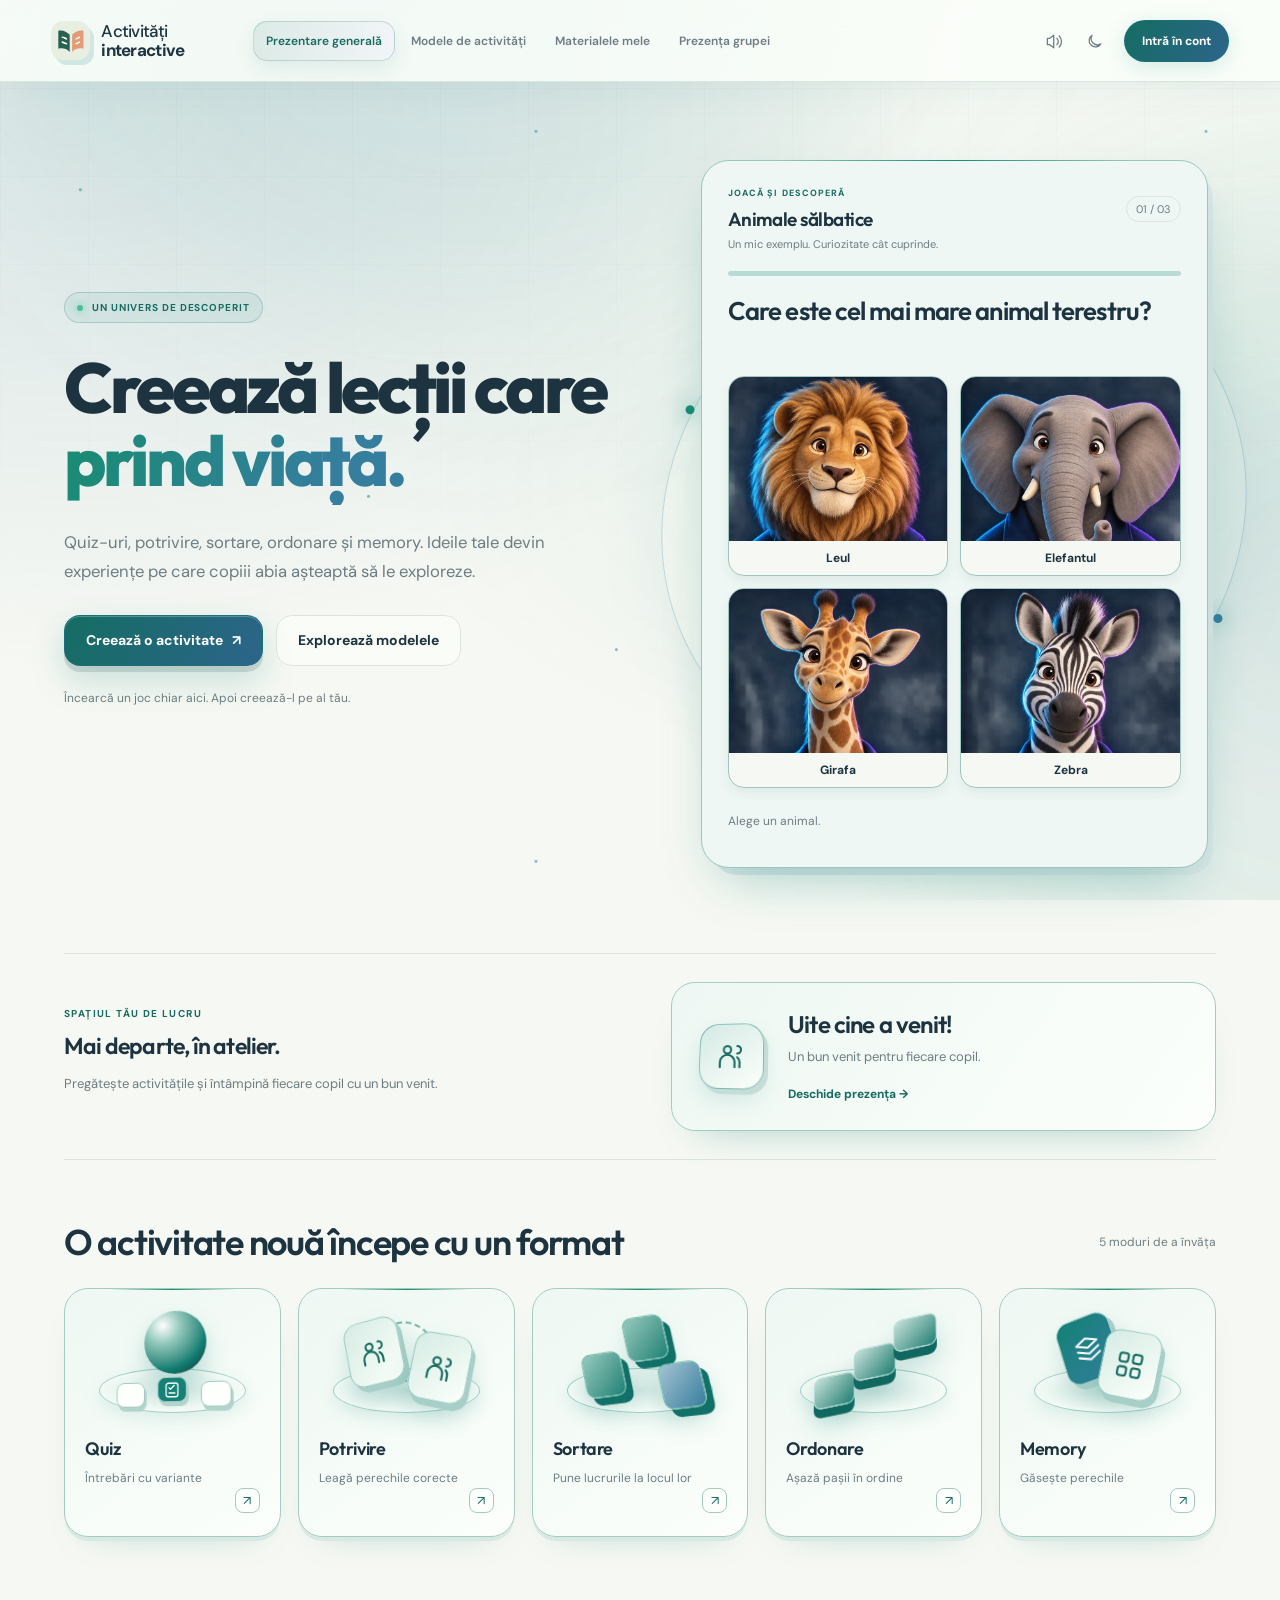
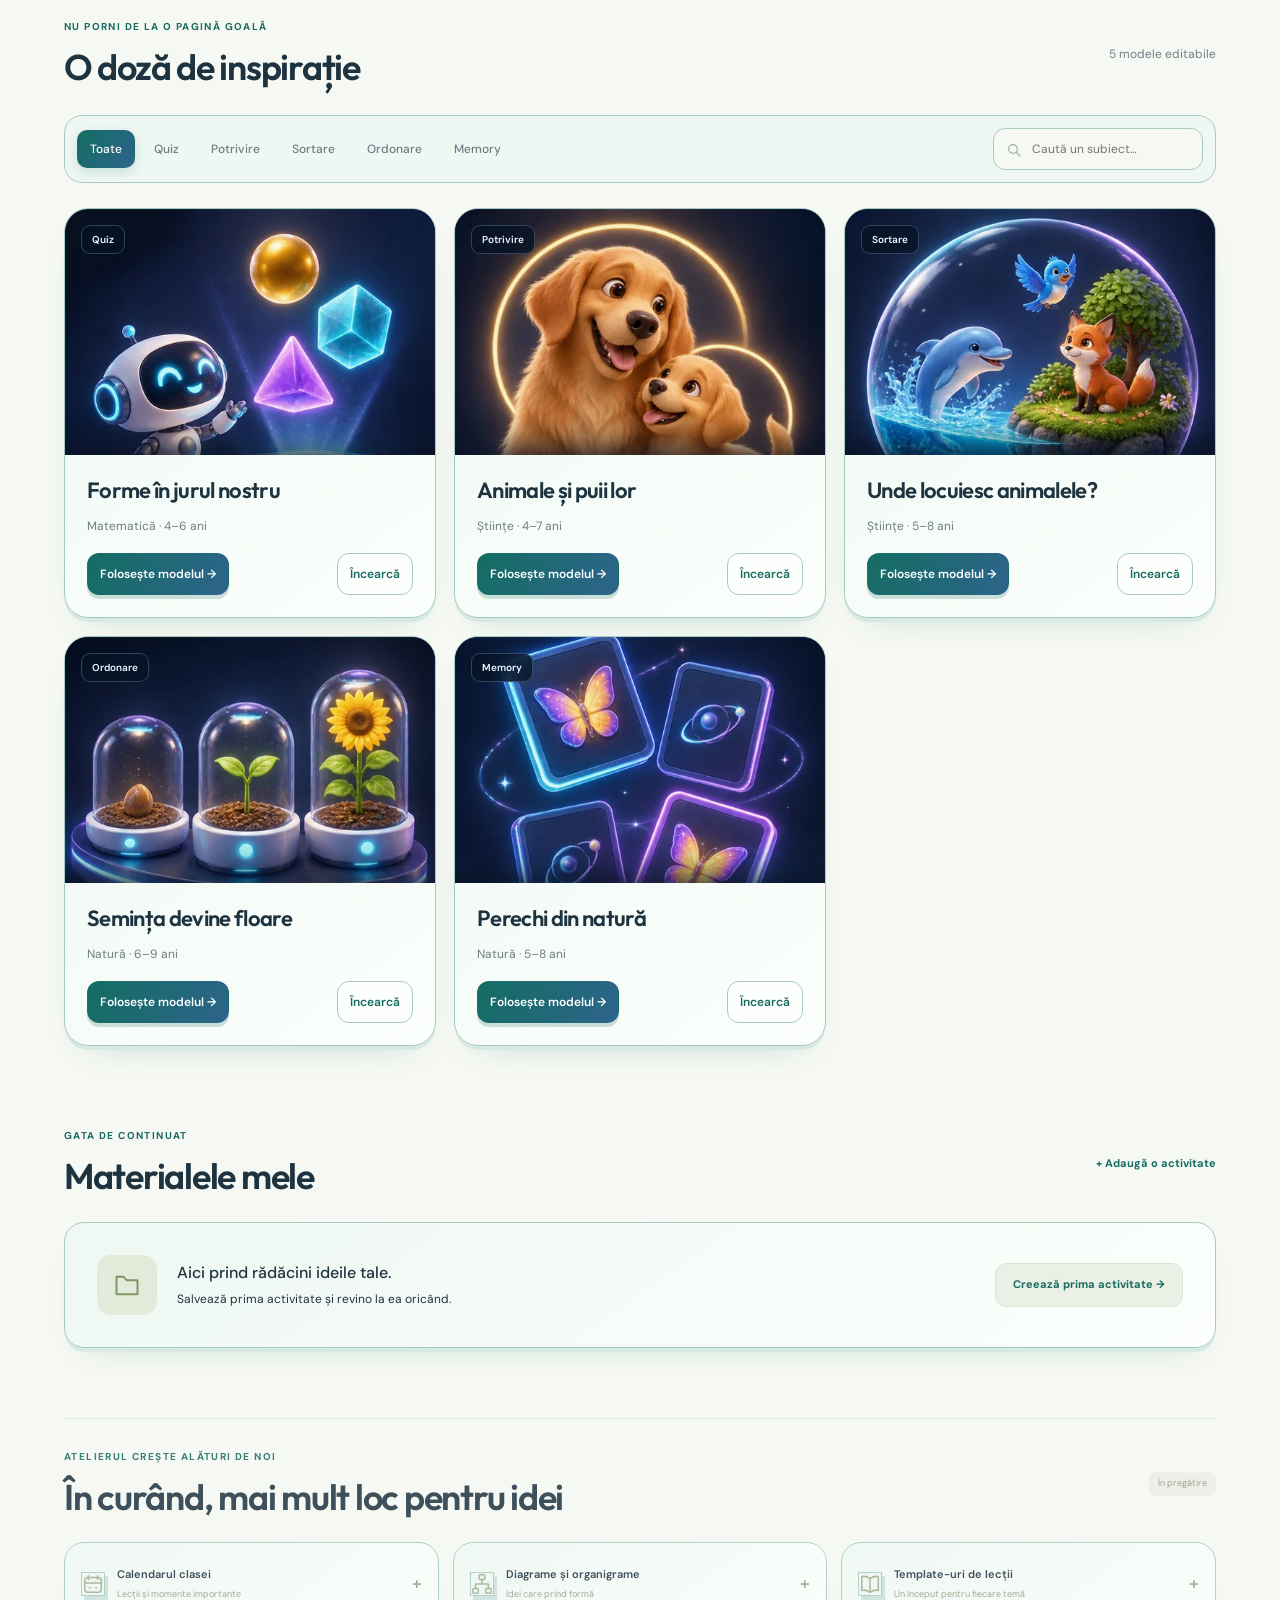
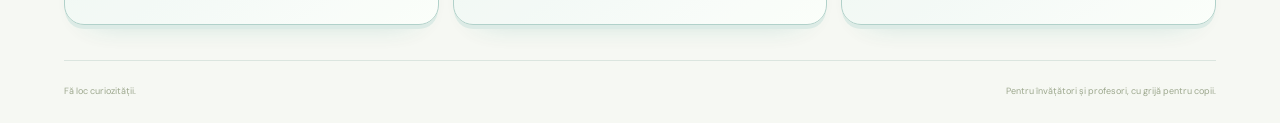
==== commit f7fdf490: "Unify animated 3D design across palettes and workspace" ====
--- a/index.html
+++ b/index.html
@@ -60,18 +60,18 @@
       </section>
       <section class="teacher-launch" aria-labelledby="teacher-launch-title">
         <div><p class="overline" data-copy="ready">SPAȚIUL TĂU DE LUCRU</p><h2 id="teacher-launch-title" data-copy="work">Mai departe, în atelier.</h2><p data-copy="workText">Pregătește activitățile și întâmpină fiecare copil cu un bun venit.</p></div>
-        <a class="arrival-widget arrival-link" href="prezenta.html" aria-labelledby="arrival-heading">
-          <div class="arrival-sun" aria-hidden="true"><div class="sun-rays"><i style="--ray:0"></i><i style="--ray:1"></i><i style="--ray:2"></i><i style="--ray:3"></i><i style="--ray:4"></i><i style="--ray:5"></i><i style="--ray:6"></i><i style="--ray:7"></i><i style="--ray:8"></i><i style="--ray:9"></i><i style="--ray:10"></i><i style="--ray:11"></i></div><div class="sun-core"></div><div class="sun-shadow"></div></div>
+        <a class="arrival-link presence-gateway" href="prezenta.html" aria-labelledby="arrival-heading">
+          <span class="presence-beacon" aria-hidden="true"><span data-icon="people"></span></span>
           <div><h2 id="arrival-heading">Uite cine a venit!</h2><p id="arrival-summary">Un bun venit pentru fiecare copil.</p><span class="arrival-cta">Deschide prezența <span aria-hidden="true">→</span></span></div>
         </a>
       </section>
 
-      <section class="format-section" aria-labelledby="format-title">
+      <section class="format-section cyber-section" aria-labelledby="format-title">
         <div class="section-heading"><h2 id="format-title">O activitate nouă începe cu un format</h2><span class="section-count">5 moduri de a învăța</span></div>
         <div class="template-grid" id="template-grid"></div>
       </section>
 
-      <section id="exploreaza" class="explore-section" aria-labelledby="examples-title">
+      <section id="exploreaza" class="explore-section cyber-section" aria-labelledby="examples-title">
         <div class="section-heading"><div><p class="overline">NU PORNI DE LA O PAGINĂ GOALĂ</p><h2 id="examples-title">O doză de inspirație</h2></div><span class="section-count" id="example-count" aria-live="polite">5 modele editabile</span></div>
         <div class="resource-toolbar">
           <div class="filter-group" role="group" aria-label="Filtrează modelele după format">
@@ -88,7 +88,7 @@
         <div class="search-empty" id="search-empty" hidden><span data-icon="search"></span><h3>Niciun model găsit</h3><p>Încearcă alt cuvânt sau explorează toate formatele.</p><button id="reset-filters" class="button button-soft">Resetează filtrele</button></div>
       </section>
 
-      <section class="materials-section" id="activitatile-mele" aria-labelledby="materials-title">
+      <section class="materials-section cyber-section" id="activitatile-mele" aria-labelledby="materials-title">
         <div class="section-heading"><div><p class="overline">GATA DE CONTINUAT</p><h2 id="materials-title">Materialele mele</h2></div><button class="text-button" data-action="open-create">+ Adaugă o activitate</button></div>
         <div id="library-list" class="library-list"></div>
       </section>
--- a/experience.css
+++ b/experience.css
@@ -1,21 +1,31 @@
 /* The discovery scene shares the existing editor, account and workspace data. */
 @import url('https://fonts.googleapis.com/css2?family=Outfit:wght@500;600;700;800&display=swap');
-:root { --scene-blue:#447fff; --scene-cyan:#08a5cd; --scene-violet:#a16cfa; --scene-pink:#e276d5; --scene-panel:color-mix(in srgb,var(--white) 94%,#a9caff); }
-html[data-mode="dark"] { --scene-panel:color-mix(in srgb,var(--white) 87%,#1e315e); }
+
+/* Every decorative layer inherits the selected palette, independently of light/dark. */
+:root { --scene-hue:#286fcb; --scene-secondary:#7351c8; --scene-edge:#148eae; --scene-button:#315fbd; --scene-button-end:#6544ad; --scene-blue:var(--scene-hue); --scene-cyan:var(--scene-edge); --scene-violet:var(--scene-secondary); --scene-pink:var(--scene-secondary); --scene-panel:color-mix(in srgb,var(--white) 94%,var(--scene-hue)); --scene-night:color-mix(in srgb,var(--paper) 82%,#03040a); --scene-shadow:color-mix(in srgb,var(--scene-hue) 25%,#08101a); --scene-line:color-mix(in srgb,var(--scene-hue) 27%,var(--line)); }
+html[data-palette="sage"] { --scene-hue:#138175; --scene-secondary:#357e9e; --scene-edge:#188c72; --scene-button:#146d62; --scene-button-end:#2d648b; }
+html[data-palette="lavender"] { --scene-hue:#7056d5; --scene-secondary:#aa509e; --scene-edge:#496fb9; --scene-button:#6548b7; --scene-button-end:#944881; }
+html[data-palette="rose"] { --scene-hue:#bb417f; --scene-secondary:#cf6652; --scene-edge:#a14f9e; --scene-button:#a9356f; --scene-button-end:#ab483f; }
+html[data-palette="ocean"] { --scene-hue:#286fcb; --scene-secondary:#7351c8; --scene-edge:#148eae; --scene-button:#315fbd; --scene-button-end:#6544ad; }
+html[data-palette="mint"] { --scene-hue:#168673; --scene-secondary:#3688a5; --scene-edge:#188b59; --scene-button:#116f62; --scene-button-end:#286986; }
+html[data-palette="sunset"] { --scene-hue:#cd6945; --scene-secondary:#b24d73; --scene-edge:#b77b22; --scene-button:#a34c30; --scene-button-end:#993959; }
+html[data-palette="berry"] { --scene-hue:#9050c1; --scene-secondary:#c1488b; --scene-edge:#7660c2; --scene-button:#7943a3; --scene-button-end:#a53773; }
+html[data-palette="amber"] { --scene-hue:#a78122; --scene-secondary:#ba6335; --scene-edge:#95812e; --scene-button:#806315; --scene-button-end:#a04f28; }
+html[data-mode="dark"] { --scene-panel:color-mix(in srgb,var(--white) 88%,var(--scene-hue)); --scene-line:color-mix(in srgb,var(--scene-hue) 40%,var(--line)); }
 .neon-workspace { isolation:isolate; background:var(--paper); overflow-x:clip; }
 html:has(.neon-workspace) { overflow-x:clip; }
 .neon-workspace .ambient-background::before,.neon-workspace .ambient-background::after { display:none; }
-html[data-mode="dark"] .neon-workspace { background:#070d1a; }
-.neon-workspace .ambient-background { background:radial-gradient(ellipse at 6% 12%,#6254ec25,transparent 50%),radial-gradient(ellipse at 85% 54%,#08c9e915,transparent 45%); overflow:hidden; }
+html[data-mode="dark"] .neon-workspace { background:var(--scene-night); }
+.neon-workspace .ambient-background { background:radial-gradient(ellipse at 6% 12%,color-mix(in srgb,var(--scene-violet) 15%,transparent),transparent 50%),radial-gradient(ellipse at 85% 54%,color-mix(in srgb,var(--scene-cyan) 8%,transparent),transparent 45%); overflow:hidden; }
 .neon-workspace .ambient-wave { width:90vw; height:90vw; min-width:650px; min-height:650px; border:0; border-radius:44% 56% 67% 33%; opacity:.42; filter:blur(65px); }
-.neon-workspace .wave-one { inset:-55vw auto auto -14vw; background:radial-gradient(ellipse,#7259ef60,#4590fc30 44%,transparent 70%); animation:nebula-drift 22s ease-in-out infinite alternate; }
-.neon-workspace .wave-two { inset:4vh -50vw auto auto; background:radial-gradient(ellipse,#bb5cd64a,#139fda30 46%,transparent 70%); animation:nebula-drift 27s ease-in-out -10s infinite alternate-reverse; }
+.neon-workspace .wave-one { inset:-55vw auto auto -14vw; background:radial-gradient(ellipse,color-mix(in srgb,var(--scene-violet) 38%,transparent),color-mix(in srgb,var(--scene-blue) 19%,transparent) 44%,transparent 70%); animation:nebula-drift 22s ease-in-out infinite alternate; }
+.neon-workspace .wave-two { inset:4vh -50vw auto auto; background:radial-gradient(ellipse,color-mix(in srgb,var(--scene-violet) 29%,transparent),color-mix(in srgb,var(--scene-cyan) 19%,transparent) 46%,transparent 70%); animation:nebula-drift 27s ease-in-out -10s infinite alternate-reverse; }
 html[data-mode="dark"] .neon-workspace .ambient-wave { opacity:.85; }
-.ambient-stars { position:absolute; inset:0; opacity:.5; background-image:radial-gradient(circle at 12% 26%,#70cafc 1px,transparent 2px),radial-gradient(circle at 80% 18%,#a492ef 1px,transparent 2px),radial-gradient(circle at 55% 68%,#639dda 1px,transparent 2px),radial-gradient(circle at 92% 89%,#b89de2 1px,transparent 2px); background-size:670px 730px; animation:stars-drift 30s linear infinite alternate; }
+.ambient-stars { position:absolute; inset:0; opacity:.5; background-image:radial-gradient(circle at 12% 26%,var(--scene-cyan) 1px,transparent 2px),radial-gradient(circle at 80% 18%,var(--scene-violet) 1px,transparent 2px),radial-gradient(circle at 55% 68%,var(--scene-blue) 1px,transparent 2px),radial-gradient(circle at 92% 89%,var(--scene-violet) 1px,transparent 2px); background-size:670px 730px; animation:stars-drift 30s linear infinite alternate; }
 .ambient-orbit { position:absolute; inset:0; background-image:linear-gradient(color-mix(in srgb,var(--ink) 3%,transparent) 1px,transparent 1px),linear-gradient(90deg,color-mix(in srgb,var(--ink) 3%,transparent) 1px,transparent 1px); background-size:88px 88px; mask-image:linear-gradient(#0008,transparent 80%); }
 .neon-workspace .sidebar { inset:0 0 auto; width:100%; height:82px; padding:0 clamp(20px,4vw,70px); flex-direction:row; align-items:center; gap:30px; overflow:visible; border:0; border-bottom:1px solid var(--line); background:color-mix(in srgb,var(--paper) 88%,transparent); backdrop-filter:blur(20px); box-shadow:none; }
 .neon-workspace .sidebar .brand { padding:0; margin:0; font-size:17px; letter-spacing:-.04em; line-height:1.1; }
-.neon-workspace .brand>svg { width:39px; height:39px; filter:drop-shadow(4px 5px 0 #4489d128); }
+.neon-workspace .brand>svg { width:39px; height:39px; filter:drop-shadow(4px 5px 0 color-mix(in srgb,var(--scene-blue) 16%,transparent)); }
 .neon-workspace .sidebar :is(.sidebar-note,.sidebar-foot,.nav-caption) { display:none; }
 .neon-workspace .workspace-nav { display:flex; gap:3px; margin-left:clamp(0px,3vw,60px); }
 .neon-workspace .nav-item { padding:10px 12px; color:var(--muted); font-size:12px; background:transparent; }
@@ -24,7 +34,7 @@
 .neon-workspace .workspace { margin:0; padding-top:82px; }
 html[data-theme] .neon-workspace .workspace-header { position:fixed; top:0; right:clamp(20px,4vw,70px); z-index:16; height:82px; padding:0; border:0; gap:12px; background:transparent; backdrop-filter:none; }
 .neon-workspace .workspace-header :is(.workspace-location,time,.account-status,.mobile-brand) { display:none; }
-.neon-workspace .account-trigger { border:1px solid #83b0ff50; background:var(--scene-blue); color:white; min-height:42px; padding:9px 17px; box-shadow:0 5px 22px #397df32a; }
+.neon-workspace .account-trigger { border:1px solid color-mix(in srgb,var(--scene-blue) 31%,transparent); background:linear-gradient(125deg,var(--scene-button),var(--scene-button-end)); color:white; min-height:42px; padding:9px 17px; box-shadow:0 5px 22px color-mix(in srgb,var(--scene-blue) 16%,transparent); }
 .experience-controls { display:flex; gap:5px; }
 .experience-control { display:grid; place-items:center; width:35px; height:38px; border:1px solid transparent; border-radius:12px; color:var(--muted); background:transparent; cursor:pointer; }
 .experience-control svg { width:19px; height:19px; }
@@ -37,20 +47,20 @@
 .discovery-eyebrow { display:inline-flex; align-items:center; gap:9px; margin:0 0 28px; padding:7px 12px; border:1px solid color-mix(in srgb,var(--scene-blue) 24%,transparent); border-radius:30px; color:var(--green); font-size:10px; font-weight:700; letter-spacing:.09em; background:color-mix(in srgb,var(--scene-blue) 7%,transparent); }
 .discovery-eyebrow>span:first-child { width:6px; height:6px; flex:none; border-radius:50%; background:#48bf99; box-shadow:0 0 10px #48bf99; }
 .neon-workspace h1#discovery-title { font-size:clamp(48px,5.5vw,88px); font-weight:800; letter-spacing:-.047em; line-height:1.04; max-width:760px; }
-#discovery-title em { display:block; font:inherit; padding-bottom:.1em; color:var(--scene-blue); background:linear-gradient(110deg,#229cda 0%,#8376eb 48%,#ca58b3 95%); -webkit-background-clip:text; background-clip:text; -webkit-text-fill-color:transparent; }
-html[data-mode="dark"] #discovery-title em { background-image:linear-gradient(110deg,#48c9f4,#a38bff 48%,#f29adc); }
+#discovery-title em { display:block; font:inherit; padding-bottom:.1em; color:var(--scene-blue); background:linear-gradient(110deg,var(--scene-cyan) 0%,var(--scene-violet) 48%,var(--scene-violet) 95%); -webkit-background-clip:text; background-clip:text; -webkit-text-fill-color:transparent; }
+html[data-mode="dark"] #discovery-title em { background-image:linear-gradient(110deg,var(--scene-cyan),var(--scene-violet) 48%,var(--scene-violet)); }
 .discovery-lead { font-size:clamp(16px,1.3vw,20px); color:var(--muted); line-height:1.75; max-width:580px; margin:23px 0 29px; }
 .discovery-actions { display:flex; gap:13px; flex-wrap:wrap; }
 .neon-workspace .discovery-actions .button { min-height:51px; border-radius:16px; padding:13px 21px; font-size:14px; }
-html[data-theme] .neon-workspace .discovery-actions .button-primary { background:linear-gradient(125deg,#3c82fa,#6665e9); color:white; border:1px solid #82aaff66; box-shadow:0 6px 0 #23468922,0 14px 34px #4779fa35,inset 0 1px #ffffff40; }
+html[data-theme] .neon-workspace .discovery-actions .button-primary { background:linear-gradient(125deg,var(--scene-button),var(--scene-button-end)); color:white; border:1px solid color-mix(in srgb,var(--scene-blue) 40%,transparent); box-shadow:0 6px 0 color-mix(in srgb,var(--scene-shadow) 13%,transparent),0 14px 34px color-mix(in srgb,var(--scene-blue) 21%,transparent),inset 0 1px #ffffff40; }
 .discovery-secondary { background:color-mix(in srgb,var(--white) 60%,transparent); color:var(--ink); border:1px solid var(--line); }
 .discovery-note { color:var(--muted); font-size:12px; margin-top:23px; line-height:1.6; }
 .discovery-stage { position:relative; perspective:1200px; min-width:0; padding:0 8px; }
-.quiz-orbit { pointer-events:none; position:absolute; inset:12% -7%; border:1px solid color-mix(in srgb,var(--scene-violet) 24%,transparent); border-radius:50%; transform:rotate(-26deg); box-shadow:0 0 70px #5858f015; animation:orbit-breathe 12s ease-in-out infinite alternate; }
-.quiz-orbit::before,.quiz-orbit::after { content:''; position:absolute; width:9px; height:9px; border-radius:50%; background:#66d5f5; left:17%; top:10%; box-shadow:0 0 20px #43cffa; }
-.quiz-orbit::after { top:auto; left:auto; bottom:10%; right:17%; background:#c393f0; }
-.discovery-card { position:relative; isolation:isolate; padding:26px; border:1px solid color-mix(in srgb,var(--scene-blue) 32%,var(--line)); border-radius:28px; background:var(--scene-panel); box-shadow:0 24px 55px -22px #0b25696b,8px 10px 0 -3px color-mix(in srgb,var(--scene-violet) 14%,var(--paper)),inset 0 1px 1px #ffffff25; transform:rotateX(var(--tilt-x,0deg)) rotateY(var(--tilt-y,0deg)); transition:transform .3s ease-out,box-shadow .3s; }
-.discovery-card::before { content:''; position:absolute; inset:-1px 15% auto; height:1px; background:linear-gradient(90deg,transparent,#87d7ff,transparent); }
+.quiz-orbit { pointer-events:none; position:absolute; inset:12% -7%; border:1px solid color-mix(in srgb,var(--scene-violet) 24%,transparent); border-radius:50%; transform:rotate(-26deg); box-shadow:0 0 70px color-mix(in srgb,var(--scene-violet) 8%,transparent); animation:orbit-breathe 12s ease-in-out infinite alternate; }
+.quiz-orbit::before,.quiz-orbit::after { content:''; position:absolute; width:9px; height:9px; border-radius:50%; background:var(--scene-cyan); left:17%; top:10%; box-shadow:0 0 20px var(--scene-cyan); }
+.quiz-orbit::after { top:auto; left:auto; bottom:10%; right:17%; background:var(--scene-violet); }
+.discovery-card { position:relative; isolation:isolate; padding:26px; border:1px solid color-mix(in srgb,var(--scene-blue) 32%,var(--line)); border-radius:28px; background:var(--scene-panel); box-shadow:0 24px 55px -22px color-mix(in srgb,var(--scene-blue) 42%,transparent),8px 10px 0 -3px color-mix(in srgb,var(--scene-violet) 14%,var(--paper)),inset 0 1px 1px #ffffff25; transform:rotateX(var(--tilt-x,0deg)) rotateY(var(--tilt-y,0deg)); transition:transform .3s ease-out,box-shadow .3s; }
+.discovery-card::before { content:''; position:absolute; inset:-1px 15% auto; height:1px; background:linear-gradient(90deg,transparent,var(--scene-cyan),transparent); }
 .discovery-card-top { display:flex; justify-content:space-between; align-items:center; gap:12px; }
 .discovery-tag { display:block; font-size:9px; font-weight:700; color:var(--green); letter-spacing:.12em; margin-bottom:7px; }
 .neon-workspace #discovery-quiz-title { font-size:19px; letter-spacing:-.025em; }
@@ -58,14 +68,14 @@
 .discovery-subtitle { font-size:11px; margin:5px 0 18px; color:var(--muted); }
 .discovery-progress { display:block; width:100%; height:5px; appearance:none; border:0; border-radius:9px; background:color-mix(in srgb,var(--scene-blue) 13%,transparent); overflow:hidden; }
 .discovery-progress::-webkit-progress-bar { background:color-mix(in srgb,var(--scene-blue) 13%,transparent); border-radius:9px; }
-.discovery-progress::-webkit-progress-value { background:linear-gradient(90deg,#5881ff,#31c6df); border-radius:9px; transition:width .4s ease; }
-.discovery-progress::-moz-progress-bar { background:linear-gradient(90deg,#5881ff,#31c6df); }
+.discovery-progress::-webkit-progress-value { background:linear-gradient(90deg,var(--scene-blue),var(--scene-cyan)); border-radius:9px; transition:width .4s ease; }
+.discovery-progress::-moz-progress-bar { background:linear-gradient(90deg,var(--scene-blue),var(--scene-cyan)); }
 .neon-workspace #discovery-question { font-size:clamp(20px,2vw,29px); line-height:1.2; min-height:2.4em; margin:20px 0 19px; letter-spacing:-.035em; }
 .animal-grid { display:grid; grid-template-columns:1fr 1fr; gap:12px; }
-.animal-choice { position:relative; display:flex; flex-direction:column; align-items:stretch; min-width:0; overflow:hidden; padding:0; border:1px solid color-mix(in srgb,var(--scene-blue) 30%,var(--line)); border-radius:16px; background:var(--paper); color:var(--ink); cursor:pointer; box-shadow:0 6px 12px #040f2410; transition:transform .22s ease,box-shadow .22s ease,border-color .22s ease; }
+.animal-choice { position:relative; display:flex; flex-direction:column; align-items:stretch; min-width:0; overflow:hidden; padding:0; border:1px solid color-mix(in srgb,var(--scene-blue) 30%,var(--line)); border-radius:16px; background:var(--paper); color:var(--ink); cursor:pointer; box-shadow:0 6px 12px color-mix(in srgb,var(--scene-shadow) 6%,transparent); transition:transform .22s ease,box-shadow .22s ease,border-color .22s ease; }
 .animal-portrait { display:block; aspect-ratio:4 / 3; background-image:url('assets/wildlife-atlas.webp'); background-size:200% auto; background-position:var(--animal-position); }
 .animal-name { padding:8px 5px; font-size:12px; font-weight:700; }
-.animal-choice:hover { transform:translateY(-4px) scale(1.015); border-color:#678fff; box-shadow:0 8px 22px #557afe33; }
+.animal-choice:hover { transform:translateY(-4px) scale(1.015); border-color:var(--scene-blue); box-shadow:0 8px 22px color-mix(in srgb,var(--scene-blue) 20%,transparent); }
 .animal-choice:active { transform:translateY(0) scale(.98); }
 .animal-choice[data-result="correct"] { border-color:#37bfb0; box-shadow:0 0 0 2px #37bfb040,0 0 28px #31bbbe25; }
 .animal-choice[data-result="wrong"] { border-color:#d17791; animation:answer-nudge .28s ease; }
@@ -75,20 +85,20 @@
 .discovery-feedback { display:flex; align-items:center; justify-content:space-between; gap:10px; min-height:53px; padding-top:12px; }
 .discovery-feedback p { margin:0; font-size:12px; color:var(--muted); max-width:65%; }
 .quiz-next { flex:none; max-width:50%; padding:8px 11px; border-radius:10px; background:var(--green); color:var(--white); border:0; font-size:11px; font-weight:700; cursor:pointer; }
-.discovery-card[data-complete="true"] { box-shadow:0 24px 65px -20px #447eff80,inset 0 0 45px #39cad514; }
+.discovery-card[data-complete="true"] { box-shadow:0 24px 65px -20px color-mix(in srgb,var(--scene-blue) 50%,transparent),inset 0 0 45px color-mix(in srgb,var(--scene-cyan) 8%,transparent); }
 .quiz-spark { position:absolute; left:50%; top:48%; width:6px; height:6px; border-radius:2px; background:var(--spark-color); pointer-events:none; animation:quiz-spark .8s ease-out both; }
 .neon-workspace .teacher-launch { display:grid; grid-template-columns:1.05fr 1fr; align-items:center; gap:35px; border-block:1px solid var(--line); padding:28px 0; margin-bottom:48px; }
 .teacher-launch>div>p:last-child { color:var(--muted); font-size:13px; max-width:420px; }
-.neon-workspace .arrival-link { display:flex; align-items:center; gap:26px; padding:20px 26px; min-height:0; text-align:left; background:var(--scene-panel); border:1px solid var(--line); border-radius:22px; box-shadow:0 10px 22px #20336b0a; transition:transform .25s ease; }
+.neon-workspace .arrival-link { display:flex; align-items:center; gap:26px; padding:20px 26px; min-height:0; text-align:left; background:var(--scene-panel); border:1px solid var(--line); border-radius:22px; box-shadow:0 10px 22px color-mix(in srgb,var(--scene-blue) 4%,transparent); transition:transform .25s ease; }
 .neon-workspace .arrival-link:hover { transform:translateY(-4px); }
 .neon-workspace .arrival-link .arrival-sun { width:70px; height:70px; margin:0; flex:none; }
 .neon-workspace .arrival-link h2 { font-family:Outfit,system-ui,sans-serif; font-size:22px; }
 .neon-workspace .arrival-link p { font-size:12px; margin:5px 0 10px; }
 .arrival-cta { font-size:12px; color:var(--green); font-weight:700; }
-.neon-workspace :is(.template-card,.example-card,.library-row,.library-empty,.upcoming-grid details) { border-color:var(--line); background:var(--scene-panel); border-radius:20px; box-shadow:0 10px 30px -24px #24519380,inset 0 1px #ffffff15; }
+.neon-workspace :is(.template-card,.example-card,.library-row,.library-empty,.upcoming-grid details) { border-color:var(--line); background:var(--scene-panel); border-radius:20px; box-shadow:0 10px 30px -24px color-mix(in srgb,var(--scene-blue) 50%,transparent),inset 0 1px #ffffff15; }
 .neon-workspace .template-card { min-height:132px; padding:20px 14px; transition:transform .25s,box-shadow .25s; }
-.neon-workspace .template-card:hover { transform:translateY(-7px) rotateX(3deg); box-shadow:0 16px 25px -12px #446ee54a; }
-.neon-workspace .example-card:hover { transform:translateY(-7px); box-shadow:0 16px 36px -16px #446ee544; }
+.neon-workspace .template-card:hover { transform:translateY(-7px) rotateX(3deg); box-shadow:0 16px 25px -12px color-mix(in srgb,var(--scene-blue) 29%,transparent); }
+.neon-workspace .example-card:hover { transform:translateY(-7px); box-shadow:0 16px 36px -16px color-mix(in srgb,var(--scene-blue) 27%,transparent); }
 .neon-workspace .example-picture { border-radius:19px 19px 0 0; }
 .neon-workspace .format-section { margin-bottom:60px; }
 .neon-workspace .section-heading { margin-bottom:23px; }
@@ -96,8 +106,8 @@
 .neon-workspace .upcoming-section { opacity:.85; }
 .neon-workspace :is(button,.button):active { transform:translateY(1px) scale(.98); }
 .neon-workspace :focus-visible { outline:3px solid var(--scene-blue); outline-offset:4px; }
-.neon-workspace .account-dialog[open],.neon-workspace .modal-backdrop:not([hidden]) .modal { animation:portal-enter .58s cubic-bezier(.16,1,.3,1) both; transform-origin:50% 35%; border-color:color-mix(in srgb,var(--scene-blue) 32%,var(--line)); box-shadow:0 35px 100px #050c3555,0 0 0 1px #8cafff25; }
-.neon-workspace .account-dialog::backdrop,.neon-workspace .modal-backdrop { background:radial-gradient(ellipse at 50% 35%,#5747bf40,#05091bbd 76%); backdrop-filter:blur(10px); }
+.neon-workspace .account-dialog[open],.neon-workspace .modal-backdrop:not([hidden]) .modal { animation:portal-enter .58s cubic-bezier(.16,1,.3,1) both; transform-origin:50% 35%; border-color:color-mix(in srgb,var(--scene-blue) 32%,var(--line)); box-shadow:0 35px 100px color-mix(in srgb,var(--scene-shadow) 33%,transparent),0 0 0 1px color-mix(in srgb,var(--scene-blue) 15%,transparent); }
+.neon-workspace .account-dialog::backdrop,.neon-workspace .modal-backdrop { background:radial-gradient(ellipse at 50% 35%,color-mix(in srgb,var(--scene-violet) 25%,transparent),color-mix(in srgb,var(--scene-night) 74%,transparent) 76%); backdrop-filter:blur(10px); }
 .neon-workspace .account-dialog[open]::backdrop,.neon-workspace .modal-backdrop:not([hidden]) { animation:portal-backdrop .4s ease both; }
 .neon-workspace .skip-link { left:20px; z-index:100; }
 @keyframes nebula-drift { from { transform:translate3d(-3%,0,0) rotate(-15deg) scale(1); } to { transform:translate3d(22%,18%,0) rotate(35deg) scale(1.15); } }
@@ -107,10 +117,10 @@
 @keyframes portal-backdrop { from { opacity:0; } to { opacity:1; } }
 @keyframes answer-nudge { 25% { transform:translateX(-4px); } 75% { transform:translateX(4px); } }
 @keyframes quiz-spark { from { opacity:1; transform:translate(0,0) scale(1); } to { opacity:0; transform:translate(var(--spark-x),var(--spark-y)) rotate(150deg) scale(.4); } }
-@media(min-width:1400px) { .animal-portrait { aspect-ratio:1.4; } .discovery-stage { max-width:580px; } }
+@media(min-width:1400px) { .discovery-stage { max-width:580px; } }
 @media(max-width:1200px) { .neon-workspace .nav-label { display:none; } .neon-workspace .mobile-nav-label { display:block; } .neon-workspace .workspace-nav { margin-left:0; } .neon-workspace .sidebar { gap:20px; } .neon-workspace .workspace-main { padding-inline:35px; } .discovery-hero { gap:35px; } }
 @media(max-width:980px) { .neon-workspace .sidebar .brand { font-size:14px; } .neon-workspace .sidebar { padding-inline:22px; gap:16px; } .neon-workspace .nav-item { padding-inline:8px; } .neon-workspace .workspace-header { right:22px; gap:6px; } .experience-control { width:29px; } .neon-workspace .account-trigger { max-width:165px; padding:8px 12px; overflow:hidden; text-overflow:ellipsis; } .discovery-card { padding:20px; } .discovery-hero { padding-top:50px; gap:26px; } .neon-workspace h1#discovery-title { font-size:54px; } }
-@media(max-width:760px) { .neon-workspace .sidebar { height:68px; padding:0 18px; inset:0 0 auto; } .neon-workspace .sidebar .brand { display:flex; font-size:14px; } .neon-workspace .workspace-nav { position:fixed; bottom:0; left:0; right:0; height:62px; padding:5px 10px calc(5px + env(safe-area-inset-bottom)); background:var(--paper); border-top:1px solid var(--line); gap:5px; } .neon-workspace .nav-item { flex:1; flex-direction:column; gap:3px; justify-content:center; font-size:10px; } .neon-workspace .nav-item>span[data-icon] { display:block; } .neon-workspace .workspace { padding:68px 0 62px; } .neon-workspace .workspace-header { height:68px; right:15px; } .neon-workspace .workspace-main { padding:0 24px; } .discovery-hero { grid-template-columns:1fr; gap:35px; padding:48px 0; } .discovery-copy { max-width:600px; } .neon-workspace h1#discovery-title { font-size:clamp(46px,9vw,72px); } .discovery-stage { max-width:510px; width:100%; margin:auto; } .animal-portrait { aspect-ratio:1.4; } .neon-workspace .teacher-launch { grid-template-columns:1fr; gap:18px; margin-bottom:35px; } .neon-workspace .arrival-link { padding:20px; } .neon-workspace #top,.neon-workspace section[id] { scroll-margin-top:90px; } }
+@media(max-width:760px) { .neon-workspace .sidebar { height:68px; padding:0 18px; inset:0 0 auto; } .neon-workspace .sidebar .brand { display:flex; font-size:14px; } .neon-workspace .workspace-nav { position:fixed; bottom:0; left:0; right:0; height:62px; padding:5px 10px calc(5px + env(safe-area-inset-bottom)); background:var(--paper); border-top:1px solid var(--line); gap:5px; } .neon-workspace .nav-item { flex:1; flex-direction:column; gap:3px; justify-content:center; font-size:10px; } .neon-workspace .nav-item>span[data-icon] { display:block; } .neon-workspace .workspace { padding:68px 0 62px; } .neon-workspace .workspace-header { height:68px; right:15px; } .neon-workspace .workspace-main { padding:0 24px; } .discovery-hero { grid-template-columns:1fr; gap:35px; padding:48px 0; } .discovery-copy { max-width:600px; } .neon-workspace h1#discovery-title { font-size:clamp(46px,9vw,72px); } .discovery-stage { max-width:510px; width:100%; margin:auto; }  .neon-workspace .teacher-launch { grid-template-columns:1fr; gap:18px; margin-bottom:35px; } .neon-workspace .arrival-link { padding:20px; } .neon-workspace #top,.neon-workspace section[id] { scroll-margin-top:90px; } }
 @media(max-width:440px) { .neon-workspace .sidebar .brand>span { display:none; } .neon-workspace .sidebar .brand>svg { width:34px; } .neon-workspace .workspace-main { padding-inline:19px; } .neon-workspace .account-trigger { max-width:175px; font-size:11px; } .discovery-eyebrow { font-size:8px; margin-bottom:20px; } .discovery-lead { font-size:15px; } .neon-workspace .discovery-actions .button { font-size:12px; padding:12px 15px; min-height:46px; } .discovery-stage { padding:0; } .discovery-card { padding:18px; border-radius:23px; } .animal-grid { gap:10px; } .discovery-tag { font-size:8px; } .neon-workspace #discovery-question { font-size:23px; } .discovery-feedback { align-items:flex-start; } .quiz-next { max-width:46%; } .neon-workspace .arrival-link { gap:18px; } .neon-workspace .template-grid { grid-template-columns:repeat(2,minmax(0,1fr)); } }
 html[data-motion="off"] *,html[data-motion="off"] *::before,html[data-motion="off"] *::after { animation:none!important; transition:none!important; scroll-behavior:auto!important; }
 html[data-motion="off"] .discovery-card { transform:none!important; }
@@ -125,8 +135,8 @@
 /* The same atmosphere follows the teacher into attendance, including child mode. */
 .neon-presence { position:relative; isolation:isolate; }
 .presence-ambient { position:fixed; inset:0; overflow:hidden; z-index:-1; pointer-events:none; }
-.presence-ambient>div { position:absolute; width:80vw; height:80vh; top:-30vh; left:-30vw; border-radius:50%; background:radial-gradient(ellipse,#7760e52e,transparent 68%); filter:blur(40px); animation:nebula-drift 25s ease-in-out infinite alternate; }
-.presence-ambient>div+div { top:30vh; left:55vw; background:radial-gradient(ellipse,#399ccc23,transparent 68%); animation-delay:-12s; }
+.presence-ambient>div { position:absolute; width:80vw; height:80vh; top:-30vh; left:-30vw; border-radius:50%; background:radial-gradient(ellipse,color-mix(in srgb,var(--scene-violet) 18%,transparent),transparent 68%); filter:blur(40px); animation:nebula-drift 25s ease-in-out infinite alternate; }
+.presence-ambient>div+div { top:30vh; left:55vw; background:radial-gradient(ellipse,color-mix(in srgb,var(--scene-cyan) 14%,transparent),transparent 68%); animation-delay:-12s; }
 .neon-presence :is(h1,h2,h3) { font-family:Outfit,'DM Sans',sans-serif; }
 .neon-presence .attendance-title-mark { background:radial-gradient(circle at 32% 25%,#fff9ce 0,#ffe780 28%,#ffc343 59%,#e28c30 100%); box-shadow:inset -3px -4px 7px #d7803c66,inset 2px 2px 4px #fff9cb,0 0 23px #ffcc4940; }
 .neon-presence .attendance-title-mark span { display:none; }
@@ -134,12 +144,108 @@
 .neon-presence .site-header { gap:20px; border-bottom:1px solid var(--line); height:auto; min-height:82px; padding-block:14px; }
 .neon-presence .site-header>a:nth-child(2) { margin-left:auto; font-size:12px; }
 .neon-presence .account-status { display:none; }
-.neon-presence .attendance-panel { background:var(--scene-panel); box-shadow:0 20px 55px -38px #426eec70,inset 0 1px #ffffff20; }
-.neon-presence .child-card { box-shadow:0 10px 0 -6px color-mix(in srgb,var(--green) 15%,var(--paper)),0 18px 30px -24px #1a338c70; transition:transform .25s ease,box-shadow .25s ease; }
+.neon-presence .attendance-panel { background:var(--scene-panel); box-shadow:0 20px 55px -38px color-mix(in srgb,var(--scene-blue) 44%,transparent),inset 0 1px #ffffff20; }
+.neon-presence .child-card { box-shadow:0 10px 0 -6px color-mix(in srgb,var(--green) 15%,var(--paper)),0 18px 30px -24px color-mix(in srgb,var(--scene-blue) 44%,transparent); transition:transform .25s ease,box-shadow .25s ease; }
 .neon-presence .child-card:hover { transform:translateY(-5px); }
 .neon-presence .child-card.is-present { animation:attendance-arrive .4s ease both; }
 .neon-presence .account-dialog[open] { animation:portal-enter .58s cubic-bezier(.16,1,.3,1) both; }
-.neon-presence .account-dialog::backdrop { background:radial-gradient(ellipse at 50% 35%,#5747bf40,#05091bbd 76%); backdrop-filter:blur(10px); }
+.neon-presence .account-dialog::backdrop { background:radial-gradient(ellipse at 50% 35%,color-mix(in srgb,var(--scene-violet) 25%,transparent),color-mix(in srgb,var(--scene-night) 74%,transparent) 76%); backdrop-filter:blur(10px); }
 @keyframes attendance-arrive { 50% { transform:translateY(-7px) scale(1.025); } }
 @media(max-width:760px) { .neon-presence .site-header { flex-wrap:wrap; gap:12px; } .neon-presence .site-header .brand { font-size:13px; } .neon-presence .site-header>a:nth-child(2) { font-size:11px; } .neon-presence .experience-controls { margin-left:auto; } }
 @media(prefers-reduced-motion:reduce) { .neon-presence *,.neon-presence *::before,.neon-presence *::after { animation:none!important; transition:none!important; } }
+
+/* A single visual system for the formats, library, editor and classroom. */
+html[data-mode="dark"] #discovery-title em { background-image:linear-gradient(110deg,color-mix(in srgb,var(--scene-cyan) 62%,white),color-mix(in srgb,var(--scene-blue) 60%,white) 48%,color-mix(in srgb,var(--scene-violet) 62%,white)); }
+html[data-theme] .neon-workspace .presence-gateway { position:relative; display:grid; grid-template-columns:66px minmax(0,1fr); gap:24px; align-items:center; min-width:0; padding:26px; border:1px solid var(--scene-line); background:linear-gradient(125deg,var(--scene-panel),var(--white)); box-shadow:0 20px 42px -28px color-mix(in srgb,var(--scene-blue) 45%,transparent),inset 0 1px #ffffff25; border-radius:24px; overflow:hidden; }
+.presence-gateway>div { min-width:0; }
+.neon-workspace .presence-gateway h2 { font-size:24px; line-height:1.25; margin:0; }
+.neon-workspace .presence-gateway p { font-size:13px; line-height:1.6; margin:8px 0 15px; color:var(--muted); }
+.presence-beacon { display:grid; place-items:center; width:66px; height:66px; border:1px solid color-mix(in srgb,var(--scene-blue) 48%,transparent); border-radius:20px; color:var(--green); background:linear-gradient(145deg,color-mix(in srgb,var(--scene-blue) 17%,var(--white)),var(--white)); box-shadow:4px 5px 0 color-mix(in srgb,var(--scene-blue) 22%,var(--paper)),0 10px 22px color-mix(in srgb,var(--scene-blue) 14%,transparent); transform:perspective(300px) rotateY(-12deg) rotateX(7deg); }
+.presence-beacon svg { width:30px; height:30px; }
+.neon-workspace .cyber-section { position:relative; padding-top:12px; margin-bottom:70px; }
+.neon-workspace .section-heading h2 { font-size:clamp(25px,2.8vw,36px); }
+.neon-workspace .section-count { font-size:12px; color:var(--muted); }
+html[data-theme] .neon-workspace :is(.template-card,.example-card,.library-row,.library-empty,.upcoming-grid details) { color:var(--ink); border:1px solid var(--scene-line); background:linear-gradient(145deg,var(--scene-panel),var(--white)); box-shadow:inset 0 1px #ffffff35,0 5px 0 -1px color-mix(in srgb,var(--scene-blue) 13%,var(--paper)),0 16px 35px -26px color-mix(in srgb,var(--scene-blue) 40%,transparent); }
+html[data-theme] .neon-workspace :is(.template-card,.example-card,.library-row):hover { border-color:color-mix(in srgb,var(--scene-blue) 62%,var(--line)); box-shadow:inset 0 1px #ffffff40,0 5px 0 -1px color-mix(in srgb,var(--scene-blue) 23%,var(--paper)),0 18px 38px -20px color-mix(in srgb,var(--scene-blue) 40%,transparent); }
+html[data-theme] .neon-workspace .template-grid { gap:17px; perspective:1200px; }
+html[data-theme] .neon-workspace .template-card { display:flex; flex-direction:column; align-items:stretch; text-align:left; gap:0; padding:0 20px 23px; min-height:246px; border-radius:24px; overflow:hidden; }
+.neon-workspace .template-card::before { content:''; position:absolute; top:0; left:20%; right:20%; height:1px; background:linear-gradient(90deg,transparent,var(--scene-cyan),transparent); }
+.neon-workspace .format-stage { display:block; position:relative; width:100%; height:146px; flex:none; perspective:500px; }
+.format-ring { position:absolute; bottom:22px; left:8%; width:84%; height:45px; border:1px solid color-mix(in srgb,var(--scene-blue) 36%,transparent); border-radius:50%; background:radial-gradient(ellipse,color-mix(in srgb,var(--scene-blue) 17%,transparent),transparent 70%); box-shadow:0 6px 18px color-mix(in srgb,var(--scene-blue) 12%,transparent); }
+.format-model { position:absolute; width:126px; height:105px; bottom:28px; left:50%; margin-left:-63px; transform:rotateX(8deg) rotateY(-14deg); transition:transform .5s cubic-bezier(.2,.8,.2,1); }
+.template-card:hover .format-model { transform:translateY(-10px) rotateX(0deg) rotateY(10deg); }
+.format-model i { position:absolute; display:grid; place-items:center; font-style:normal; }
+.holo-sphere { width:64px; height:64px; top:8px; left:34px; border-radius:50%; background:radial-gradient(circle at 30% 23%,white,color-mix(in srgb,var(--scene-cyan) 48%,white) 28%,var(--scene-blue) 66%,var(--scene-shadow)); box-shadow:0 12px 22px color-mix(in srgb,var(--scene-blue) 25%,transparent); }
+.holo-answer { width:30px; height:25px; bottom:0; border-radius:8px; background:var(--white); border:1px solid var(--scene-line); box-shadow:2px 4px 0 color-mix(in srgb,var(--scene-blue) 30%,var(--paper)); }
+.holo-answer.answer-one { left:5px; }.holo-answer.answer-two { left:48px; background:var(--scene-blue); color:white; transform:translateY(-5px); }.holo-answer.answer-three { right:4px; }.holo-answer svg { width:18px; height:18px; }
+.holo-tile { width:58px; height:67px; border-radius:15px; color:var(--green); background:linear-gradient(135deg,color-mix(in srgb,var(--scene-cyan) 17%,var(--white)),var(--white)); border:1px solid color-mix(in srgb,var(--scene-blue) 45%,var(--white)); box-shadow:4px 6px 0 color-mix(in srgb,var(--scene-blue) 35%,var(--paper)),0 12px 24px color-mix(in srgb,var(--scene-blue) 20%,transparent); }
+.holo-tile svg { width:30px; height:30px; }.tile-one { left:0; top:15px; transform:rotate(-12deg); }.tile-two { right:0; top:33px; transform:rotate(12deg); }.holo-connection { top:16px; left:38px; width:55px; height:68px; border:2px dashed color-mix(in srgb,var(--scene-cyan) 60%,transparent); border-radius:50%; transform:rotate(-40deg); z-index:-1; }
+.holo-cube { width:42px; height:46px; border-radius:10px; border:1px solid color-mix(in srgb,var(--scene-cyan) 60%,white); background:linear-gradient(135deg,color-mix(in srgb,var(--scene-cyan) 45%,white),var(--scene-blue)); box-shadow:6px 8px 0 color-mix(in srgb,var(--scene-blue) 80%,var(--scene-shadow)),0 13px 22px color-mix(in srgb,var(--scene-blue) 18%,transparent); transform:rotate(-12deg) skewY(6deg); }
+.cube-one { left:4px; top:49px; }.cube-two { left:47px; top:13px; }.cube-three { right:0; top:61px; background:linear-gradient(135deg,color-mix(in srgb,var(--scene-violet) 45%,white),var(--scene-violet)); }
+.holo-step { width:43px; height:32px; border-radius:8px; background:linear-gradient(140deg,color-mix(in srgb,var(--scene-cyan) 25%,white),var(--scene-blue)); border:1px solid color-mix(in srgb,var(--scene-blue) 30%,white); box-shadow:0 9px 0 color-mix(in srgb,var(--scene-blue) 70%,var(--scene-shadow)),0 16px 25px color-mix(in srgb,var(--scene-blue) 25%,transparent); transform:skewY(-10deg); }
+.step-one { left:0; top:72px; }.step-two { left:42px; top:44px; }.step-three { right:0; top:16px; }
+.memory-back { top:12px; left:13px; transform:rotate(-18deg); color:white; background:linear-gradient(145deg,var(--scene-blue),var(--scene-violet)); }.memory-front { top:30px; right:12px; transform:rotate(12deg); }
+.neon-workspace .format-copy { min-width:0; }
+html[data-theme] .neon-workspace .format-name { font-family:Outfit,sans-serif; font-size:18px!important; color:var(--ink); font-weight:600; margin-bottom:7px; }
+html[data-theme] .neon-workspace .format-description { max-width:22ch; font-size:12px; color:var(--muted); line-height:1.6; }
+.neon-workspace .template-arrow { top:14px; right:15px; bottom:auto; width:25px; height:25px; border:1px solid var(--scene-line); border-radius:8px; color:var(--green); background:var(--white); display:grid; place-items:center; font-size:13px; }
+html[data-theme] .neon-workspace .example-card { position:relative; padding:0; overflow:hidden; border-radius:24px; cursor:default; }
+html[data-theme] .neon-workspace .example-picture { position:relative; display:block; width:100%; height:auto; aspect-ratio:1.5; overflow:hidden; border-radius:0; background:#081222; border:0; }
+.cyber-cover { display:block; position:absolute; inset:0; width:100%; height:100%; background-image:url('assets/learning-worlds.webp'); background-size:300% auto; background-position:var(--cover-x,0%) var(--cover-y,0%); transition:transform .65s cubic-bezier(.2,.8,.2,1); }
+.cover-quiz { --cover-x:0%; --cover-y:0%; }.cover-match { --cover-x:50%; --cover-y:0%; }.cover-sort { --cover-x:100%; --cover-y:0%; }.cover-order { --cover-x:0%; --cover-y:75%; }.cover-memory { --cover-x:50%; --cover-y:75%; }
+.example-card:hover .cyber-cover { transform:scale(1.06); }
+.neon-workspace .example-picture::after { content:''; position:absolute; inset:0; pointer-events:none; box-shadow:inset 0 -30px 35px -25px #081222,inset 0 0 0 1px #ffffff0a; }
+html[data-theme] .neon-workspace .picture-label { top:16px; left:16px; padding:6px 10px; background:#071426c9; color:#eef6ff; border:1px solid #aacfff40; border-radius:9px; backdrop-filter:blur(8px); font-size:10px; }
+html[data-theme] .neon-workspace .preview-hint { right:14px; bottom:14px; color:#eff8ff; background:#09162dbd; border:1px solid #d8eeff40; border-radius:10px; padding:8px 11px; backdrop-filter:blur(10px); font-size:11px; }
+.neon-workspace .example-info { padding:22px 22px 17px; }
+html[data-theme] .neon-workspace .example-info h3 { font-size:22px; line-height:1.25; margin:0 0 10px; }
+html[data-theme] .neon-workspace .example-meta { color:var(--muted); font-size:12px; }
+html[data-theme] .neon-workspace .example-actions { display:flex; flex-wrap:wrap; gap:10px; padding:0 22px 22px; border:0; margin-top:auto; }
+html[data-theme] .neon-workspace .example-actions button { min-height:42px; font-size:12px; padding:9px 12px; border-radius:12px; border:1px solid var(--scene-line); background:var(--white); color:var(--green); }
+html[data-theme] .neon-workspace .example-actions button:first-child { background:linear-gradient(120deg,var(--scene-button),var(--scene-button-end)); color:white; border-color:transparent; box-shadow:0 4px 0 color-mix(in srgb,var(--scene-blue) 20%,var(--paper)); }
+html[data-theme] .neon-workspace .resource-toolbar { padding:12px; gap:15px; border:1px solid var(--scene-line); border-radius:18px; background:color-mix(in srgb,var(--scene-panel) 84%,transparent); margin:25px 0; }
+html[data-theme] .neon-workspace .filter-chip { min-height:38px; padding:8px 12px; font-size:12px; border-radius:10px; }
+html[data-theme] .neon-workspace .filter-chip.active { background:linear-gradient(120deg,var(--scene-button),var(--scene-button-end)); color:white; border-color:transparent; box-shadow:0 4px 12px color-mix(in srgb,var(--scene-blue) 20%,transparent); }
+html[data-theme] .neon-workspace .resource-search { min-height:42px; border:1px solid var(--scene-line); border-radius:12px; background:var(--paper); }
+.neon-workspace .resource-search input { font-size:12px; }
+html[data-theme] .neon-workspace .library-row { padding:17px; grid-template-columns:82px minmax(0,1fr) auto; border-radius:20px; }
+.neon-workspace .library-row-icon { position:relative; width:82px; height:72px; overflow:hidden; border-radius:14px; }
+.library-row-icon .cyber-cover { background-size:300% 200%; }.library-row-icon .cover-order,.library-row-icon .cover-memory { --cover-y:100%; }
+.library-type-icon { position:absolute; right:5px; bottom:5px; display:grid; place-items:center; width:25px; height:25px; background:#061427bf; color:white; border:1px solid #ffffff40; border-radius:7px; }.library-type-icon svg { width:15px; height:15px; }
+html[data-theme] .neon-workspace .library-row h3 { font-size:20px; margin-bottom:7px; }
+.neon-workspace .library-actions .icon-button { width:40px; height:40px; border-radius:12px; background:var(--scene-panel); }
+html[data-theme] .neon-workspace .library-empty { position:relative; padding:32px; border:1px solid var(--scene-line); overflow:hidden; background:linear-gradient(130deg,var(--scene-panel),var(--white)); }
+.neon-workspace .upcoming-grid summary { padding-block:23px; }
+.neon-workspace .upcoming-icon { border:1px solid var(--scene-line); background:var(--scene-panel); box-shadow:3px 4px 0 color-mix(in srgb,var(--scene-blue) 20%,var(--paper)); }
+html[data-theme] :is(.neon-workspace,.neon-presence) :is(.button-primary,.google-sign-in) { background:linear-gradient(125deg,var(--scene-button),var(--scene-button-end)); color:white; border:1px solid color-mix(in srgb,var(--scene-blue) 30%,transparent); box-shadow:0 4px 0 color-mix(in srgb,var(--scene-blue) 20%,var(--paper)),0 12px 25px -16px color-mix(in srgb,var(--scene-blue) 60%,transparent); }
+html[data-theme] .neon-workspace .modal { position:relative; border:1px solid var(--scene-line); background:linear-gradient(145deg,var(--scene-panel),var(--white)); }
+html[data-theme] .neon-workspace .modal-header { background:linear-gradient(125deg,color-mix(in srgb,var(--scene-blue) 10%,var(--white)),var(--scene-panel)); padding:28px; border-bottom:1px solid var(--scene-line); }
+.neon-workspace .modal-header h2 { font-size:30px; }
+html[data-theme] .neon-workspace :is(.type-option,.editor-item,.quiz-option,.pair-item,.memory-card,.order-row) { border-color:var(--scene-line); background:linear-gradient(135deg,var(--white),var(--scene-panel)); border-radius:15px; box-shadow:0 4px 0 -1px color-mix(in srgb,var(--scene-blue) 12%,var(--paper)); }
+html[data-theme] .neon-workspace :is(.type-option.selected,.quiz-option.selected,.pair-item.selected,.memory-card.flipped) { border-color:var(--scene-blue); background:color-mix(in srgb,var(--scene-blue) 16%,var(--white)); }
+.neon-workspace .editor-item { padding:18px; margin-top:15px; }
+.neon-workspace .field :is(input,textarea,select) { border-color:var(--scene-line); border-radius:12px; background:var(--paper); }
+.neon-workspace .player-top { padding-bottom:20px; border-bottom:1px solid var(--scene-line); }
+.neon-workspace .player h2 { font-size:clamp(25px,3vw,36px); }
+.neon-workspace :is(.quiz-option,.pair-item,.memory-card,.order-row) { transition:transform .25s,background .25s,border-color .25s; }
+.neon-workspace :is(.quiz-option,.pair-item,.memory-card):hover { transform:translateY(-3px); }
+.neon-workspace .memory-card.flipped { transform:perspective(500px) rotateY(0deg); animation:memory-reveal .35s ease; }
+html[data-theme] :is(.neon-workspace,.neon-presence) .account-dialog { border:1px solid var(--scene-line); background:linear-gradient(135deg,var(--scene-panel),var(--white)); }
+.neon-workspace .account-illustration,.neon-presence .account-illustration { color:var(--green); background:linear-gradient(140deg,color-mix(in srgb,var(--scene-blue) 17%,var(--white)),var(--white)); border:1px solid var(--scene-line); box-shadow:4px 5px 0 color-mix(in srgb,var(--scene-blue) 22%,var(--paper)); transform:rotate(-5deg); }
+html[data-theme] .neon-presence .attendance-panel { border:1px solid var(--scene-line); background:linear-gradient(145deg,var(--scene-panel),var(--white)); }
+html[data-theme] .neon-presence .child-card { border:1px solid var(--scene-line); background:linear-gradient(145deg,var(--scene-panel),var(--white)); border-radius:24px; }
+html[data-theme] .neon-presence .child-card.is-present { border-color:var(--green); background:color-mix(in srgb,var(--green) 15%,var(--white)); }
+html[data-theme] .neon-presence .child-card.is-absent { border-color:var(--coral); background:color-mix(in srgb,var(--coral) 12%,var(--white)); }
+.neon-presence .child-arrival strong { font-family:Outfit,sans-serif; }
+@keyframes memory-reveal { from { transform:perspective(500px) rotateY(-65deg) scale(.94); } to { transform:perspective(500px) rotateY(0) scale(1); } }
+@media(max-width:1100px) { html[data-theme] .neon-workspace .template-card { padding-inline:15px; } .neon-workspace .format-model { transform:scale(.86) rotateY(-14deg); } .template-card:hover .format-model { transform:scale(.86) translateY(-9px) rotateY(8deg); } .neon-workspace .example-info { padding:18px; } html[data-theme] .neon-workspace .example-info h3 { font-size:20px; } html[data-theme] .neon-workspace .example-actions { padding:0 18px 20px; } }
+@media(max-width:900px) { html[data-theme] .neon-workspace .teacher-launch { grid-template-columns:1fr; gap:22px; } html[data-theme] .neon-workspace .template-grid { grid-template-columns:repeat(3,minmax(0,1fr)); } html[data-theme] .neon-workspace .template-card { min-height:235px; } }
+@media(max-width:600px) { html[data-theme] .neon-workspace .template-grid { grid-template-columns:repeat(2,minmax(0,1fr)); gap:14px; } html[data-theme] .neon-workspace .template-card { padding:0 16px 22px; min-height:236px; } .neon-workspace .format-stage { height:132px; } html[data-theme] .neon-workspace .format-name { font-size:18px!important; } .neon-workspace .section-heading h2 { font-size:28px; } html[data-theme] .neon-workspace .presence-gateway { grid-template-columns:50px minmax(0,1fr); gap:18px; padding:22px; } .presence-beacon { width:50px; height:55px; } html[data-theme] .neon-workspace .library-row { grid-template-columns:64px minmax(0,1fr); gap:15px; } .neon-workspace .library-row-icon { width:64px; height:64px; } .neon-workspace .library-actions { grid-column:1/-1; justify-content:flex-end; } .neon-workspace .resource-toolbar { flex-direction:column; align-items:stretch; } .neon-workspace .filter-group { gap:4px; } }
+@media(max-width:360px) { .neon-workspace .format-model { transform:scale(.75) rotateY(-14deg); } html[data-theme] .neon-workspace .format-description { font-size:11px; } html[data-theme] .neon-workspace .presence-gateway { grid-template-columns:1fr; } .presence-beacon { display:none; } }
+@media(prefers-reduced-motion:reduce) { .neon-workspace .memory-card.flipped { animation:none; } }
+html[data-theme] .neon-workspace :is(.quiz-option.correct,.pair-item.matched,.memory-card.matched) { border-color:#489b74; background:color-mix(in srgb,#489b74 23%,var(--white)); color:var(--ink); }
+html[data-theme] .neon-workspace .quiz-option.wrong { border-color:#d26c65; background:color-mix(in srgb,#d26c65 23%,var(--white)); color:var(--ink); }
+html[data-mode="dark"] { color-scheme:dark; }
+html[data-mode="light"] { color-scheme:light; }
+html[data-theme] .neon-workspace .choice-line>input { background:var(--paper); color:var(--ink); border-color:var(--scene-line); border-radius:12px; }
+.neon-workspace .modal,.neon-workspace .account-dialog,.neon-presence .account-dialog { scrollbar-color:var(--scene-line) var(--white); scrollbar-width:thin; }
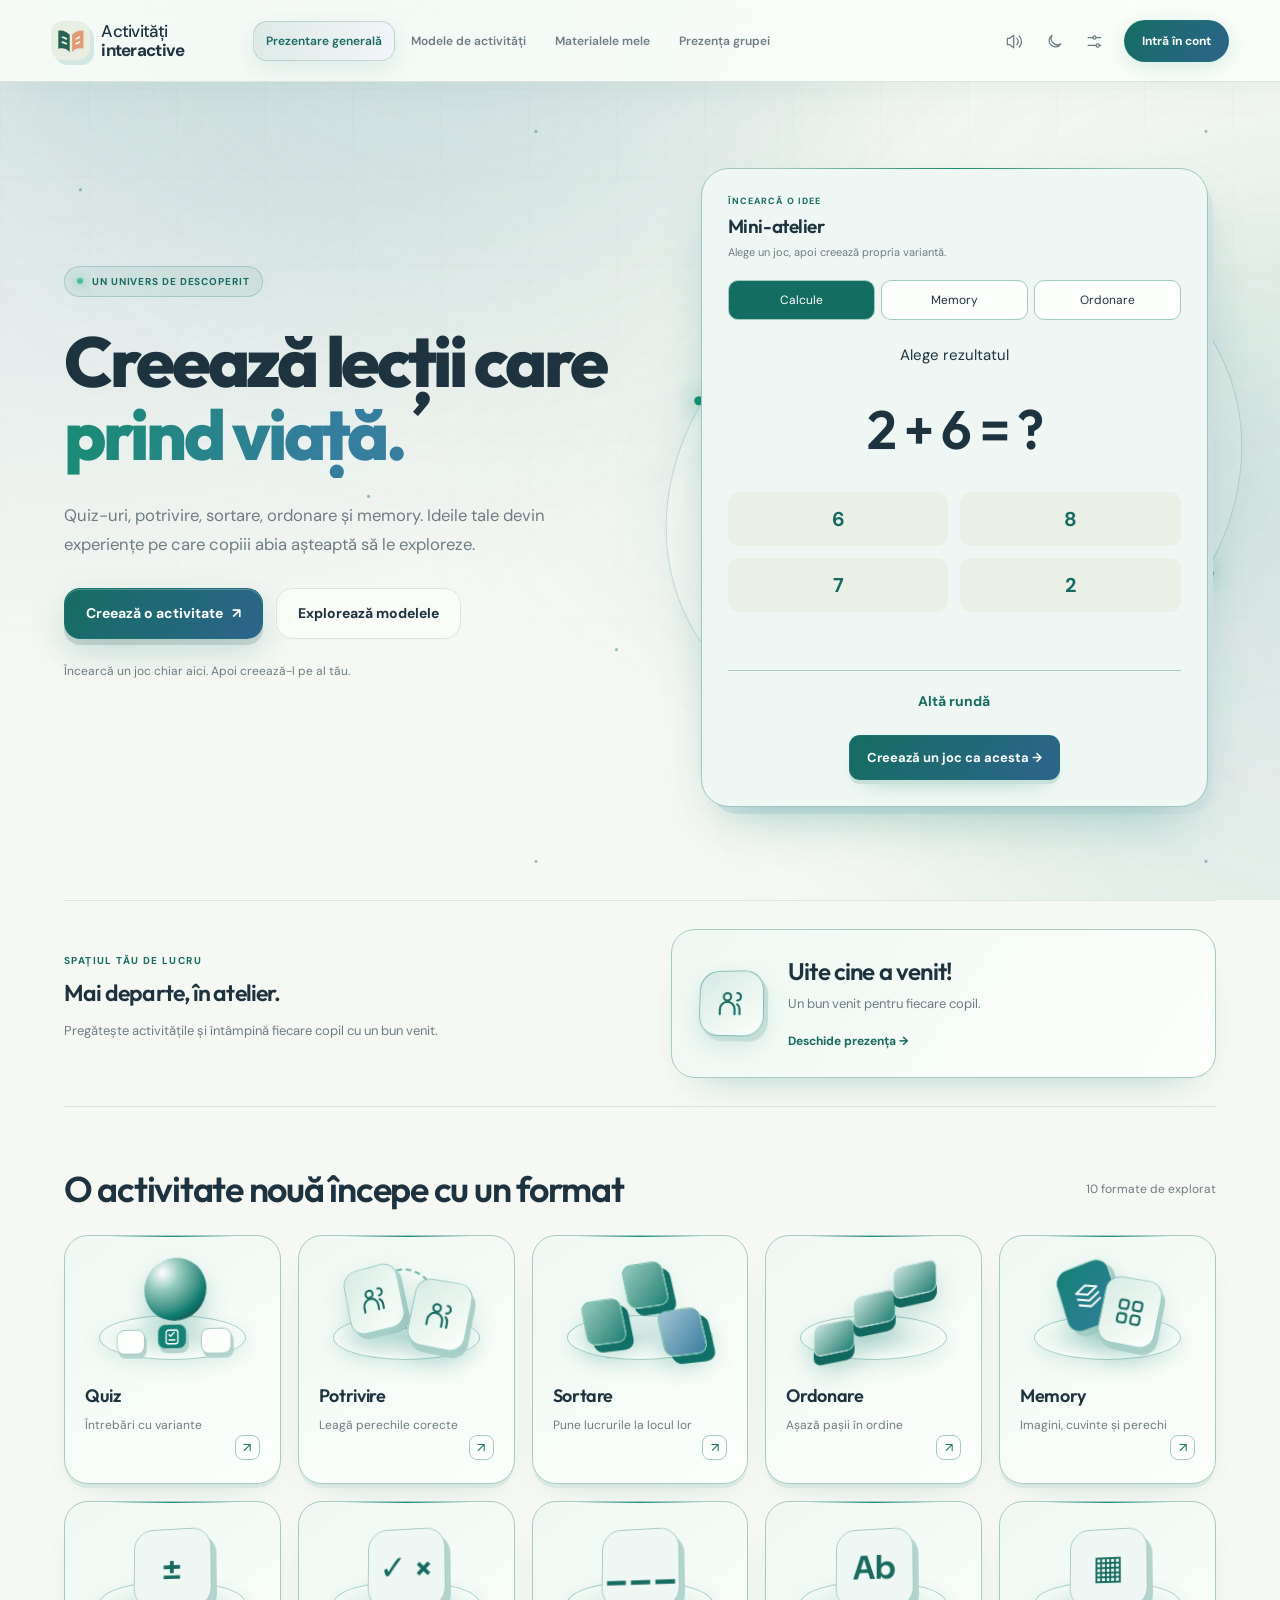
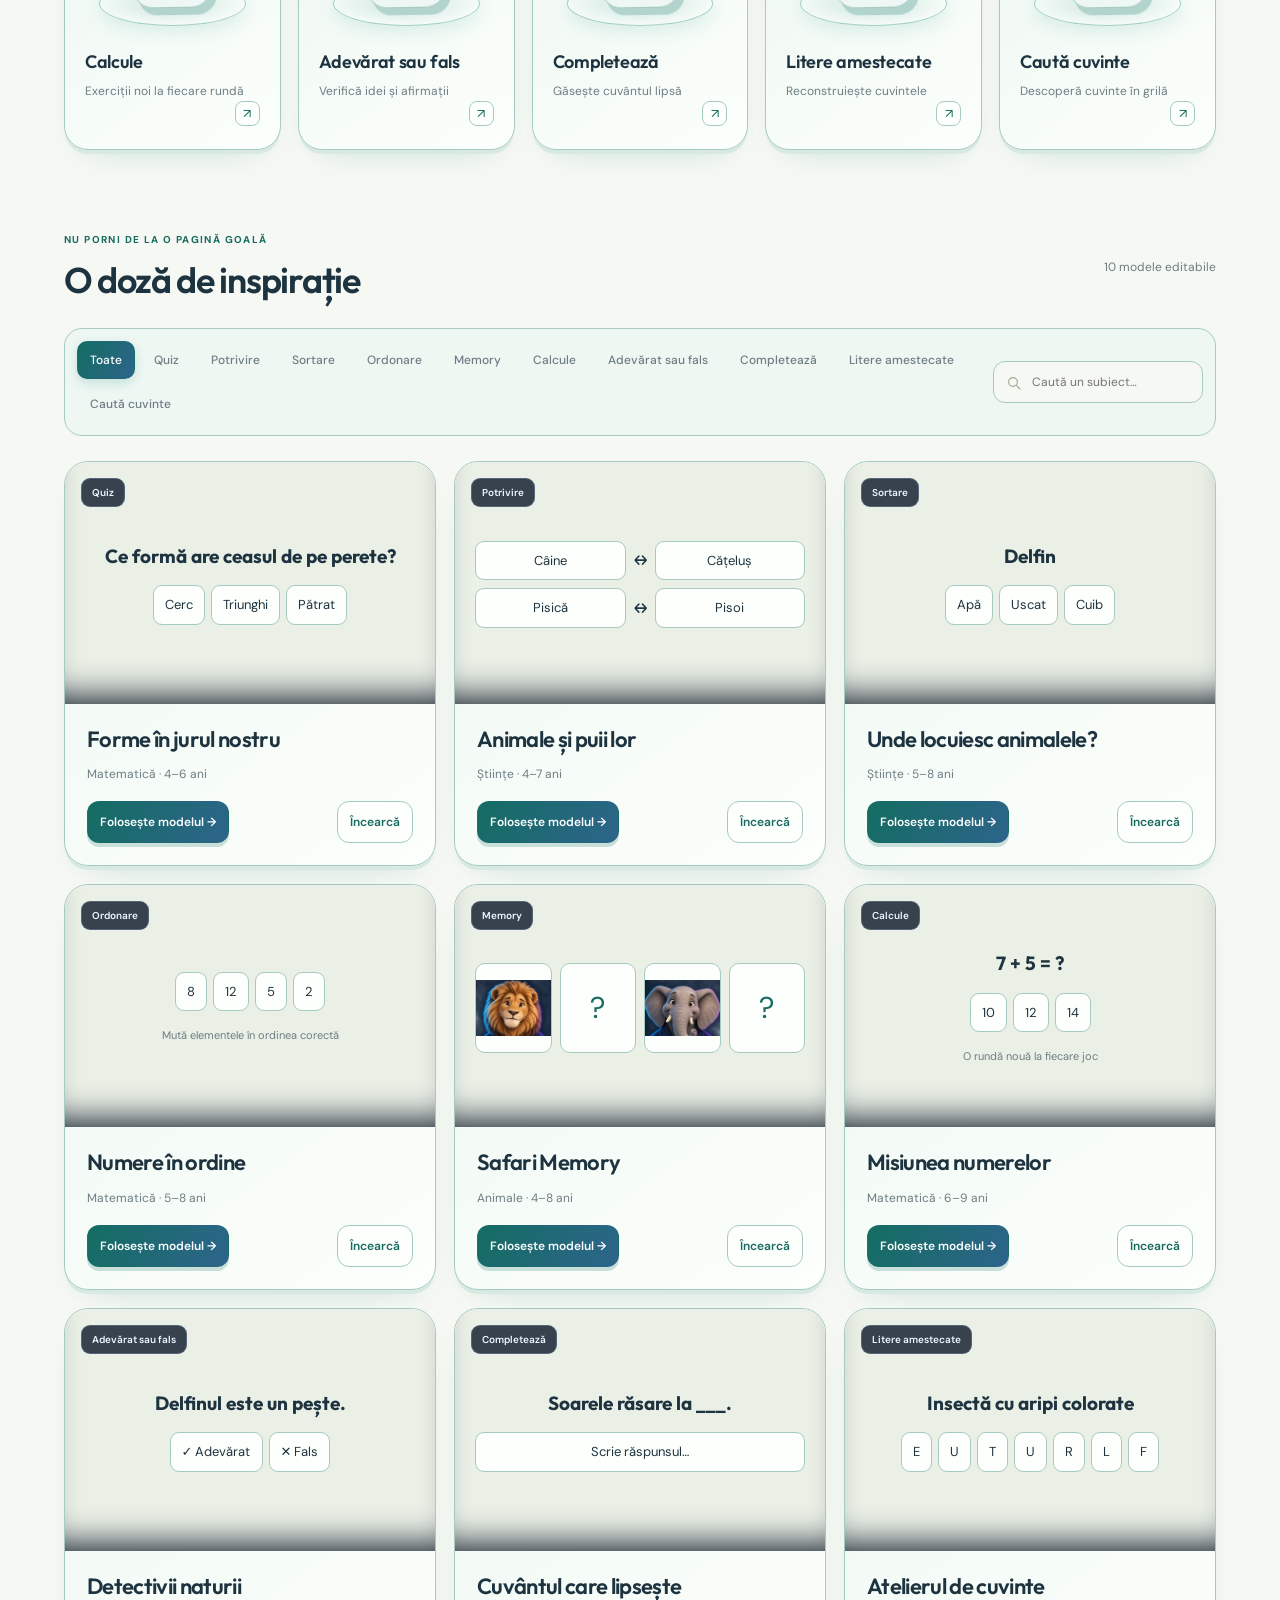
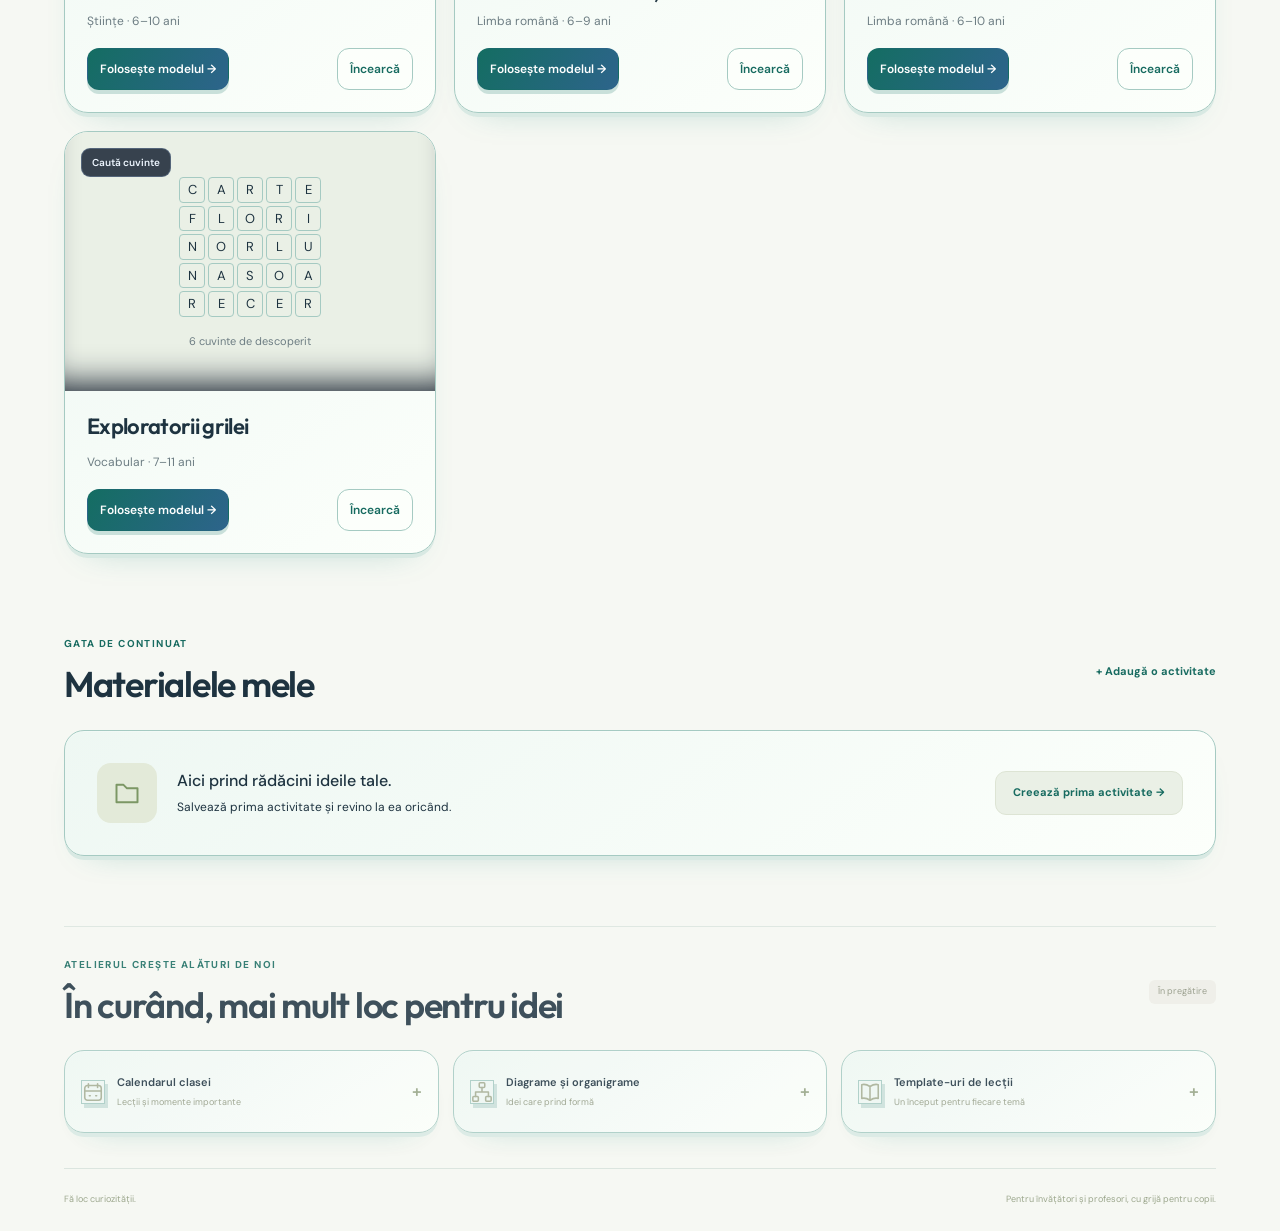
==== commit 0c058e12: "Expand editable activities and separate sign-in from preferences" ====
--- a/index.html
+++ b/index.html
@@ -13,6 +13,7 @@
   <link rel="stylesheet" href="studio-motion.css" />
   <link rel="stylesheet" href="cursor.css" />
   <link rel="stylesheet" href="experience.css" />
+  <link rel="stylesheet" href="activities.css" />
 </head>
 <body class="atelier neon-workspace">
   <div class="ambient-background" aria-hidden="true"><div class="ambient-wave wave-one"></div><div class="ambient-wave wave-two"></div><div class="ambient-orbit"></div><div class="ambient-stars"></div></div>
@@ -49,12 +50,9 @@
         <section class="discovery-stage" aria-labelledby="discovery-quiz-title">
           <div class="quiz-orbit" aria-hidden="true"></div>
           <div class="discovery-card" id="discovery-card">
-            <div class="discovery-card-top"><div><span class="discovery-tag" data-copy="badge">JOACĂ ȘI DESCOPERĂ</span><h2 id="discovery-quiz-title" data-copy="quiz">Animale sălbatice</h2></div><span class="discovery-counter" id="discovery-counter">01 / 03</span></div>
-            <p class="discovery-subtitle" data-copy="subtitle">Un mic exemplu. Curiozitate cât cuprinde.</p>
-            <progress class="discovery-progress" id="discovery-progress" max="3" value="0" aria-label="Progres"></progress>
-            <h3 id="discovery-question"></h3>
-            <div class="animal-grid" id="animal-grid" role="group" aria-labelledby="discovery-question"></div>
-            <div class="discovery-feedback"><p id="discovery-feedback" role="status" aria-live="polite"></p><button type="button" class="quiz-next" id="quiz-next" hidden></button></div>
+            <div class="discovery-card-top"><div><span class="discovery-tag">ÎNCEARCĂ O IDEE</span><h2 id="discovery-quiz-title">Mini-atelier</h2></div></div>
+            <p class="discovery-subtitle">Alege un joc, apoi creează propria variantă.</p>
+            <div id="mini-workshop"><p>Se pregătește atelierul…</p></div>
           </div>
         </section>
       </section>
@@ -67,7 +65,7 @@
       </section>
 
       <section class="format-section cyber-section" aria-labelledby="format-title">
-        <div class="section-heading"><h2 id="format-title">O activitate nouă începe cu un format</h2><span class="section-count">5 moduri de a învăța</span></div>
+        <div class="section-heading"><h2 id="format-title">O activitate nouă începe cu un format</h2><span class="section-count" id="format-count">10 formate de explorat</span></div>
         <div class="template-grid" id="template-grid"></div>
       </section>
 
--- a/account.css
+++ b/account.css
@@ -34,7 +34,11 @@
 .account-dialog .account-small { font-size:11px; margin:22px 0 0; }
 .account-dialog button:focus-visible,.account-trigger:focus-visible { outline:3px solid #8caf75; outline-offset:3px; }
 .children-view .account-header,.children-view .account-sync-notice { display:none; }
-/* The account menu doubles as the visual settings panel. */
+/* Sign-in and appearance are separate dialogs. */
+.settings-dialog .account-settings { margin:0; padding:0; border:0; background:none; }
+.settings-dialog #account-settings-title { font-size:27px; margin-right:25px; }
+.settings-dialog .settings-kicker { padding-top:12px; }
+.settings-dialog .appearance-block { margin-top:20px; }
 .account-settings { margin:24px 0 18px; padding:18px; border:1px solid var(--line,#e3e5d9); border-radius:20px; background:linear-gradient(145deg,color-mix(in srgb,var(--paper-deep,#eef2e7) 72%,var(--white)),var(--white)); }
 .settings-kicker { margin:0 0 5px !important; font-size:9px !important; letter-spacing:.14em; font-weight:800; color:var(--green,#66806b) !important; }
 .account-settings h3 { margin:0; font-size:16px; letter-spacing:-.03em; }
--- a/activities.css
+++ b/activities.css
@@ -0,0 +1,73 @@
+/* Controls for the activity editors and playable content; colors follow the existing theme. */
+.editor-help { color:var(--muted); font-size:12px; line-height:1.6; }
+.field>label { display:grid; gap:7px; }
+.image-field { margin-top:14px; }
+.image-field input { font-size:12px; }
+.image-field [hidden] { display:none!important; }
+.image-field-preview:empty { display:none; }
+.image-field-preview .game-image { width:100px; height:75px; border-radius:10px; }
+.game-image { display:block; width:100%; object-fit:cover; aspect-ratio:4/3; border-radius:10px; min-width:0; }
+.image-unavailable { display:grid; place-items:center; background:var(--paper-deep); font-size:12px; color:var(--muted); }
+.memory-grid.has-images { grid-template-columns:repeat(4,minmax(0,1fr)); }
+html[data-theme] .neon-workspace .memory-grid.has-images .memory-card { display:flex; flex-direction:column; justify-content:center; padding:7px; min-height:130px; gap:7px; overflow:hidden; }
+.memory-back-mark { display:grid; place-items:center; font-size:40px; color:var(--green); }
+.memory-card .game-image { pointer-events:none; }
+.memory-card>span:last-child { overflow-wrap:anywhere; }
+.memory-item-editor:has(~*) { margin-bottom:15px; }
+#modal:has(#memory-mode option[value="images"]:checked) .memory-text-pair,
+#modal:has(#memory-mode option[value="image-word"]:checked) .memory-text-pair,
+#modal:has(#memory-mode option[value="text"]:checked) .memory-item-editor .image-field { display:none; }
+.calculation { text-align:center; font-size:clamp(32px,6vw,54px)!important; margin:30px 0; letter-spacing:-.03em; }
+.calculation-options { display:grid; grid-template-columns:repeat(2,minmax(0,1fr)); gap:12px; margin-block:20px; }
+.calculation-options .button { min-height:52px; font-size:20px; justify-content:center; }
+.word-hint { text-align:center; font-size:17px; }
+.spelled-word { min-height:75px; display:grid; place-items:center; margin:20px 0; border-bottom:2px solid var(--scene-line); font-size:28px; letter-spacing:.1em; overflow-wrap:anywhere; }
+.letter-bank { display:flex; justify-content:center; flex-wrap:wrap; gap:8px; }
+.letter-bank .button { min-width:44px; padding:10px; justify-content:center; font-size:22px; }
+.letter-bank button:disabled { visibility:hidden; }
+.word-grid { display:grid; grid-template-columns:repeat(var(--grid-size),minmax(0,1fr)); gap:4px; margin:20px auto; max-width:530px; }
+.word-cell { min-width:0; aspect-ratio:1; border:1px solid var(--scene-line); border-radius:7px; background:var(--white); color:var(--ink); padding:0; font-size:clamp(12px,2vw,20px); font-weight:700; cursor:pointer; }
+.word-cell.is-start { outline:3px solid var(--green); outline-offset:1px; background:var(--paper-deep); }
+.word-cell.is-found { background:var(--green); color:var(--white); }
+.word-list { display:flex; flex-wrap:wrap; gap:10px 20px; list-style:none; padding:0; }
+.word-list .is-found { color:var(--green); text-decoration:line-through; }
+.player [disabled] { cursor:default; }
+.player [data-extra-answer] { margin-bottom:15px; }
+.player .feedback { min-height:40px; }
+html[data-theme] .neon-workspace .example-picture { aspect-ratio:auto; min-height:220px; background:var(--paper-deep); color:var(--ink); padding:45px 20px 42px; }
+.activity-sample { display:flex; flex-direction:column; justify-content:center; align-items:stretch; gap:16px; min-height:155px; text-align:center; }
+.activity-sample>strong { font-family:Outfit,sans-serif; font-size:19px; line-height:1.35; }
+.sample-options { display:flex; flex-wrap:wrap; gap:6px; justify-content:center; }
+.sample-options>span,.sample-pairs>span,.sample-input { padding:9px 11px; border:1px solid var(--scene-line); background:var(--white); border-radius:9px; font-size:13px; }
+.sample-options .game-image { width:60px; }
+.sample-pairs { display:grid; grid-template-columns:1fr auto 1fr; gap:8px; align-items:center; }
+.sample-memory { display:grid; grid-template-columns:repeat(4,minmax(0,1fr)); gap:8px; }
+.sample-memory>span { display:grid; place-items:center; min-height:90px; background:var(--white); border:1px solid var(--scene-line); border-radius:10px; overflow:hidden; }
+.sample-memory .game-image { height:auto; border-radius:0; aspect-ratio:4/3; }
+.sample-back { font-size:30px; color:var(--green); }
+.activity-sample small { color:var(--muted); font-size:11px; }
+.sample-word-grid { display:grid; grid-template-columns:repeat(5,1fr); gap:3px; max-width:170px; margin:auto; }
+.sample-word-grid>span { border:1px solid var(--scene-line); border-radius:4px; font-size:13px; padding:2px 7px; }
+.mini-tabs { display:flex; gap:6px; margin-top:20px; }
+.mini-tabs button { flex:1; min-width:0; padding:10px 6px; border:1px solid var(--scene-line); border-radius:10px; color:var(--ink); background:var(--white); cursor:pointer; font-size:12px; }
+.mini-tabs button[aria-pressed="true"] { background:var(--scene-button); color:white; }
+.mini-stage { min-height:280px; padding-top:16px; }
+.mini-prompt { font-size:15px; text-align:center; margin:8px 0 18px; }
+.mini-stage .calculation { margin-block:26px; }
+.mini-stage .feedback { min-height:38px; }
+.mini-memory { display:grid; grid-template-columns:1fr 1fr; gap:10px; }
+.mini-memory button { display:grid; place-items:center; border:1px solid var(--scene-line); border-radius:12px; aspect-ratio:4/3; padding:0; overflow:hidden; background:var(--paper-deep); color:var(--green); cursor:pointer; }
+.mini-memory button>span:not(.game-image) { font-size:42px; }
+.mini-memory .game-image { height:100%; border-radius:0; }
+.mini-number-line { display:flex; gap:10px; justify-content:center; margin:25px 0; min-height:46px; }
+.mini-number-line span { display:grid; place-items:center; width:42px; height:42px; border-bottom:2px solid var(--green); font-size:24px; }
+.mini-actions { display:flex; flex-direction:column; gap:15px; align-items:center; padding-top:12px; border-top:1px solid var(--scene-line); }
+.mini-actions .button { white-space:normal; text-align:center; }
+.mini-resume { display:flex; flex-direction:column; gap:15px; padding:28px 0 8px; }
+.mini-resume h3 { font-size:30px; overflow-wrap:anywhere; }
+.mini-resume p { margin:0 0 12px; color:var(--muted); font-size:14px; }
+.mini-resume .text-button,.mini-back { margin-top:20px; }
+.format-model.model-math,.format-model.model-truefalse,.format-model.model-blanks,.format-model.model-scramble,.format-model.model-wordsearch { display:grid; place-items:center; }
+.model-symbol { display:grid; place-items:center; width:80px; height:80px; border:1px solid var(--scene-line); border-radius:20px; font-size:34px; font-weight:700; background:var(--scene-panel); color:var(--green); box-shadow:5px 7px 0 color-mix(in srgb,var(--scene-blue) 30%,var(--paper)); }
+@media(max-width:600px){.word-grid { gap:2px; }.word-cell { border-radius:4px; font-size:12px; }.memory-grid.has-images { grid-template-columns:repeat(3,minmax(0,1fr)); }html[data-theme] .neon-workspace .memory-grid.has-images .memory-card { min-height:94px; font-size:11px; }.mini-stage { min-height:255px; }.sample-memory { gap:5px; }}
+@media(max-width:380px){.memory-grid.has-images { grid-template-columns:repeat(2,minmax(0,1fr)); }.experience-controls { gap:0; }.neon-workspace .experience-control { width:27px; }.mini-tabs button { font-size:11px; }.calculation-options .button { font-size:18px; }}
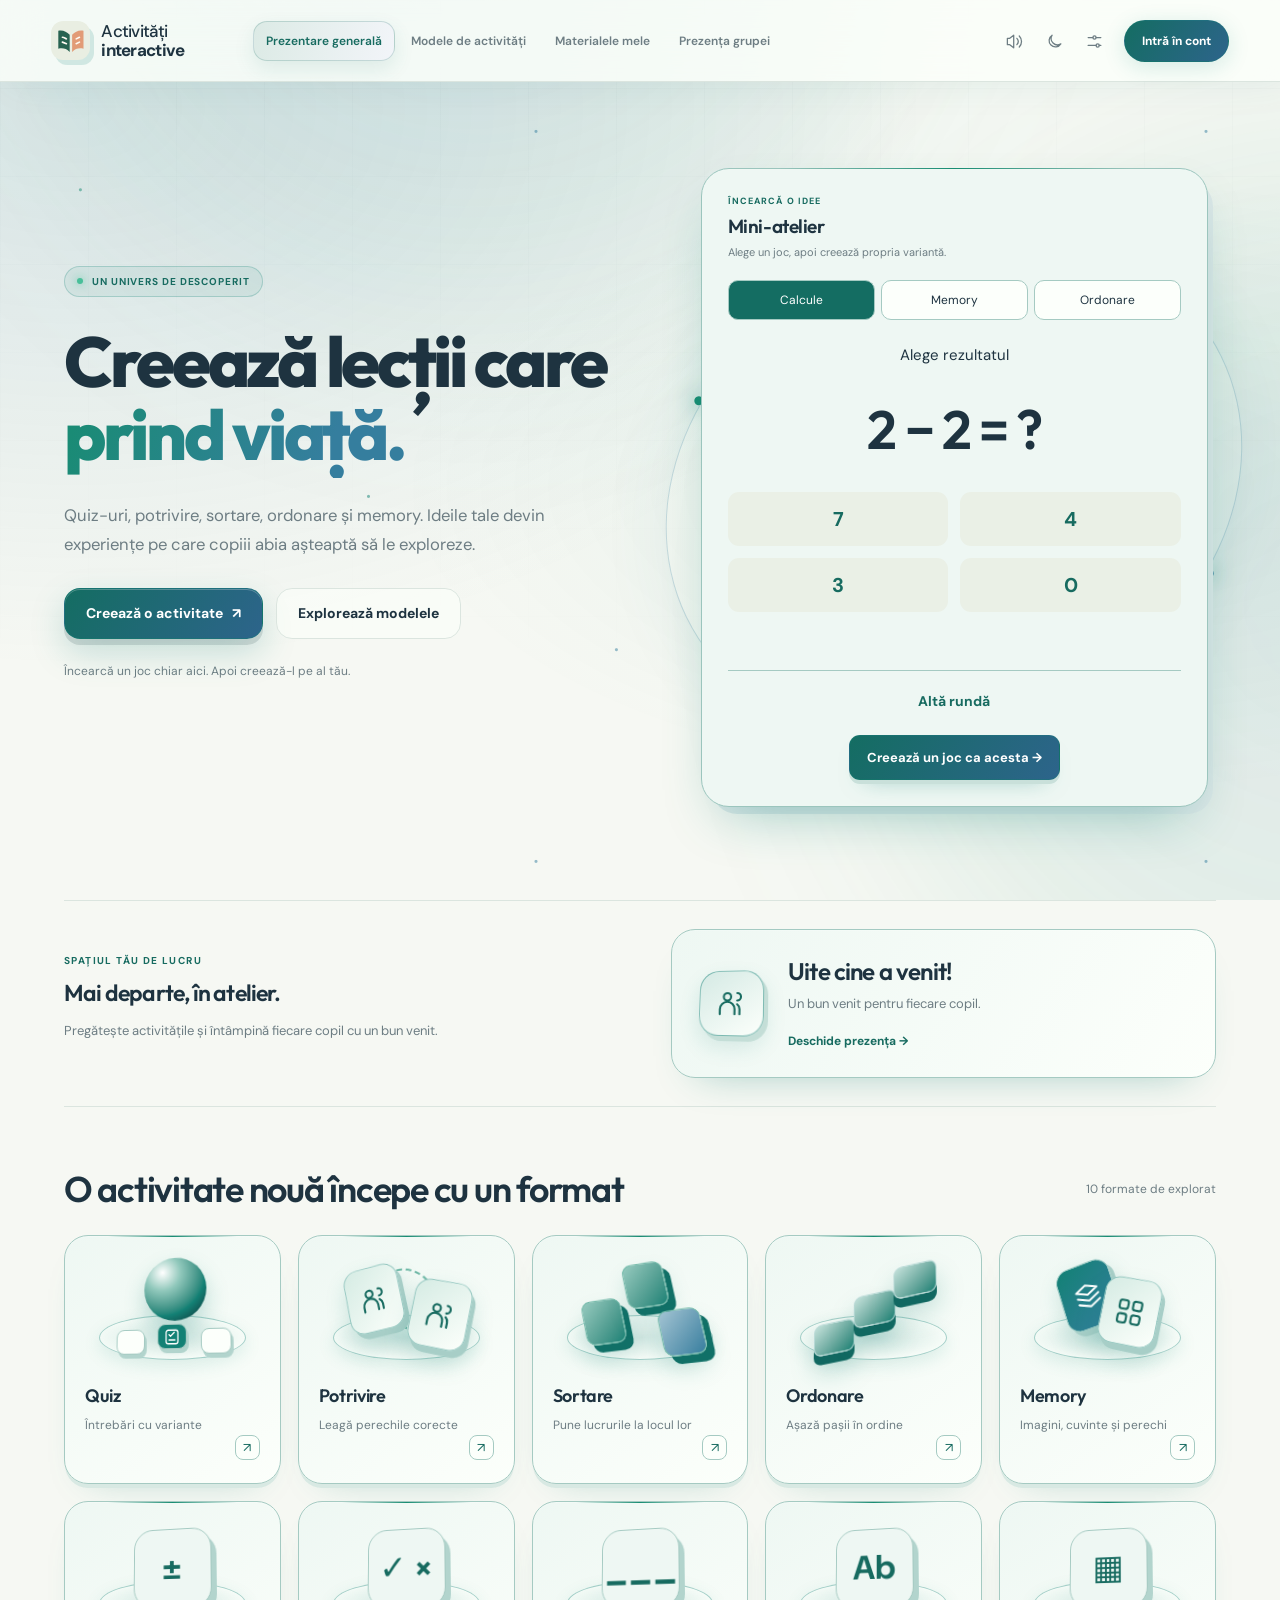
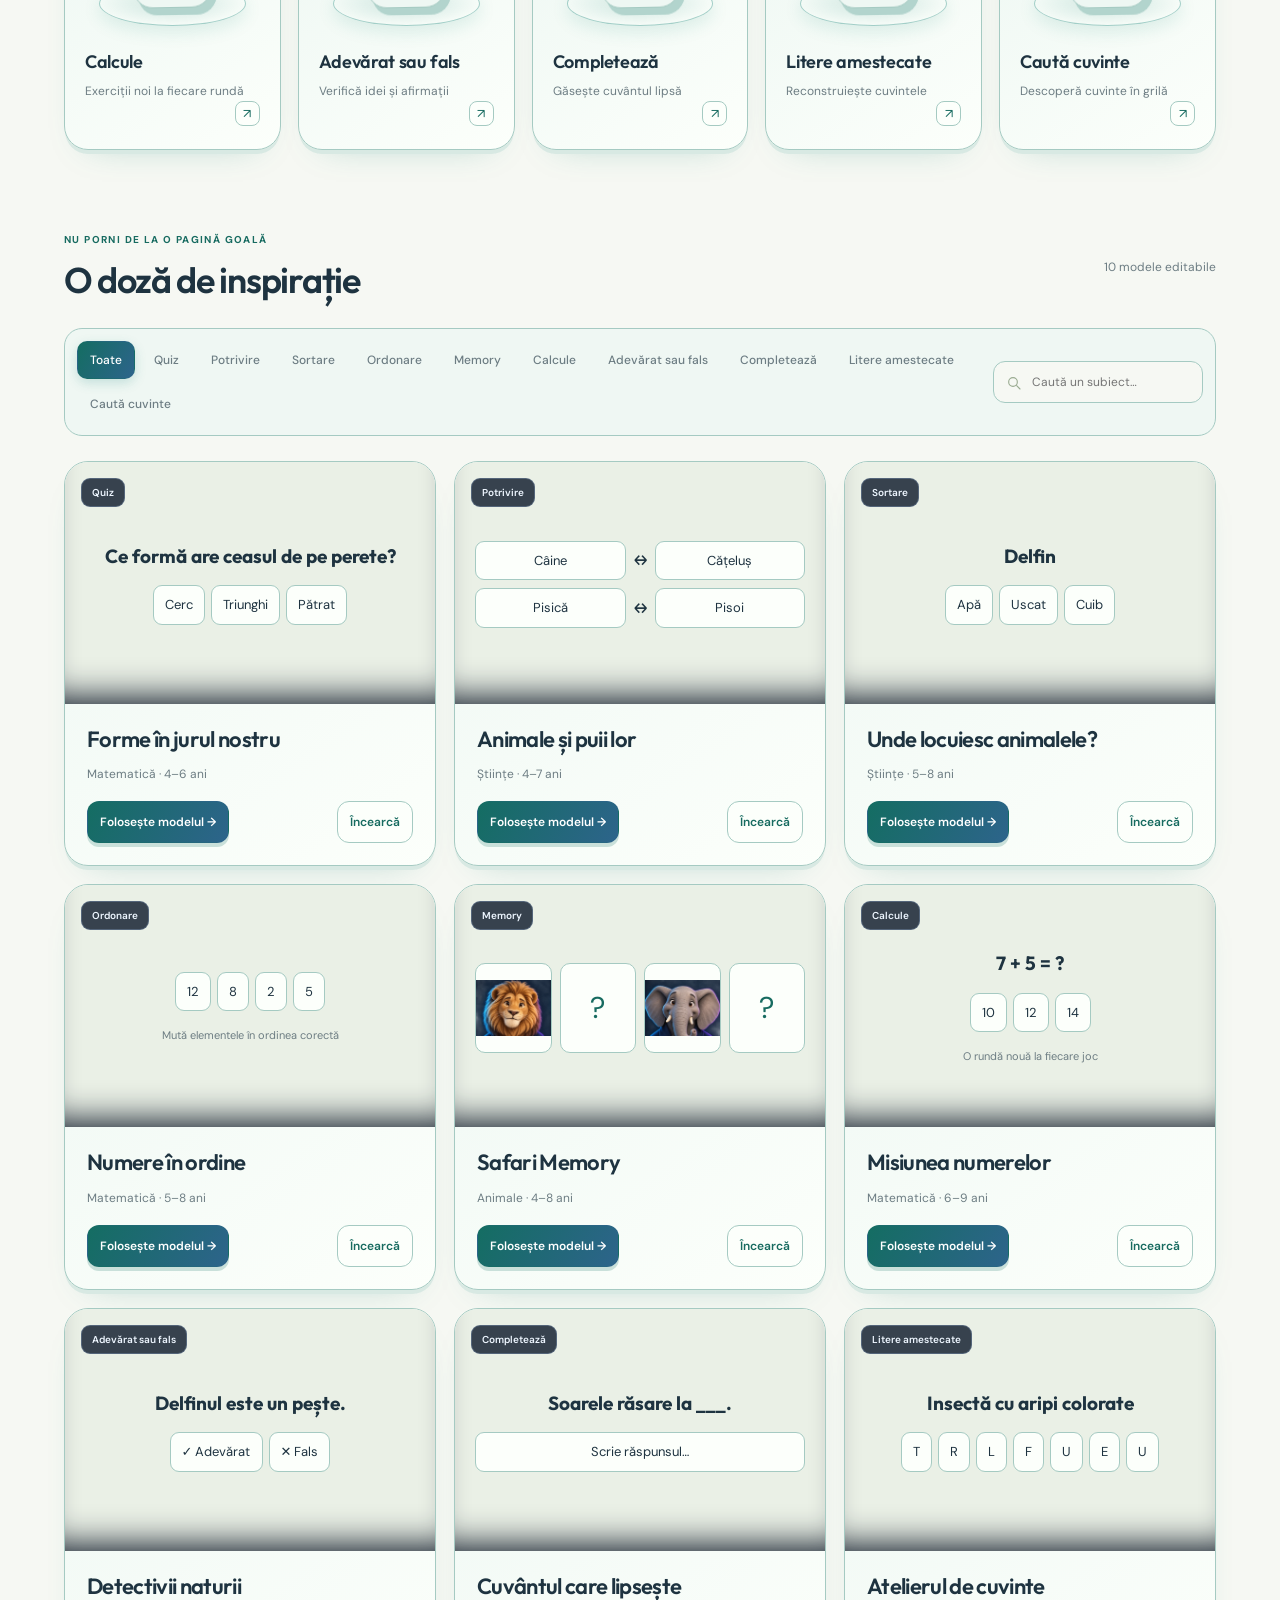
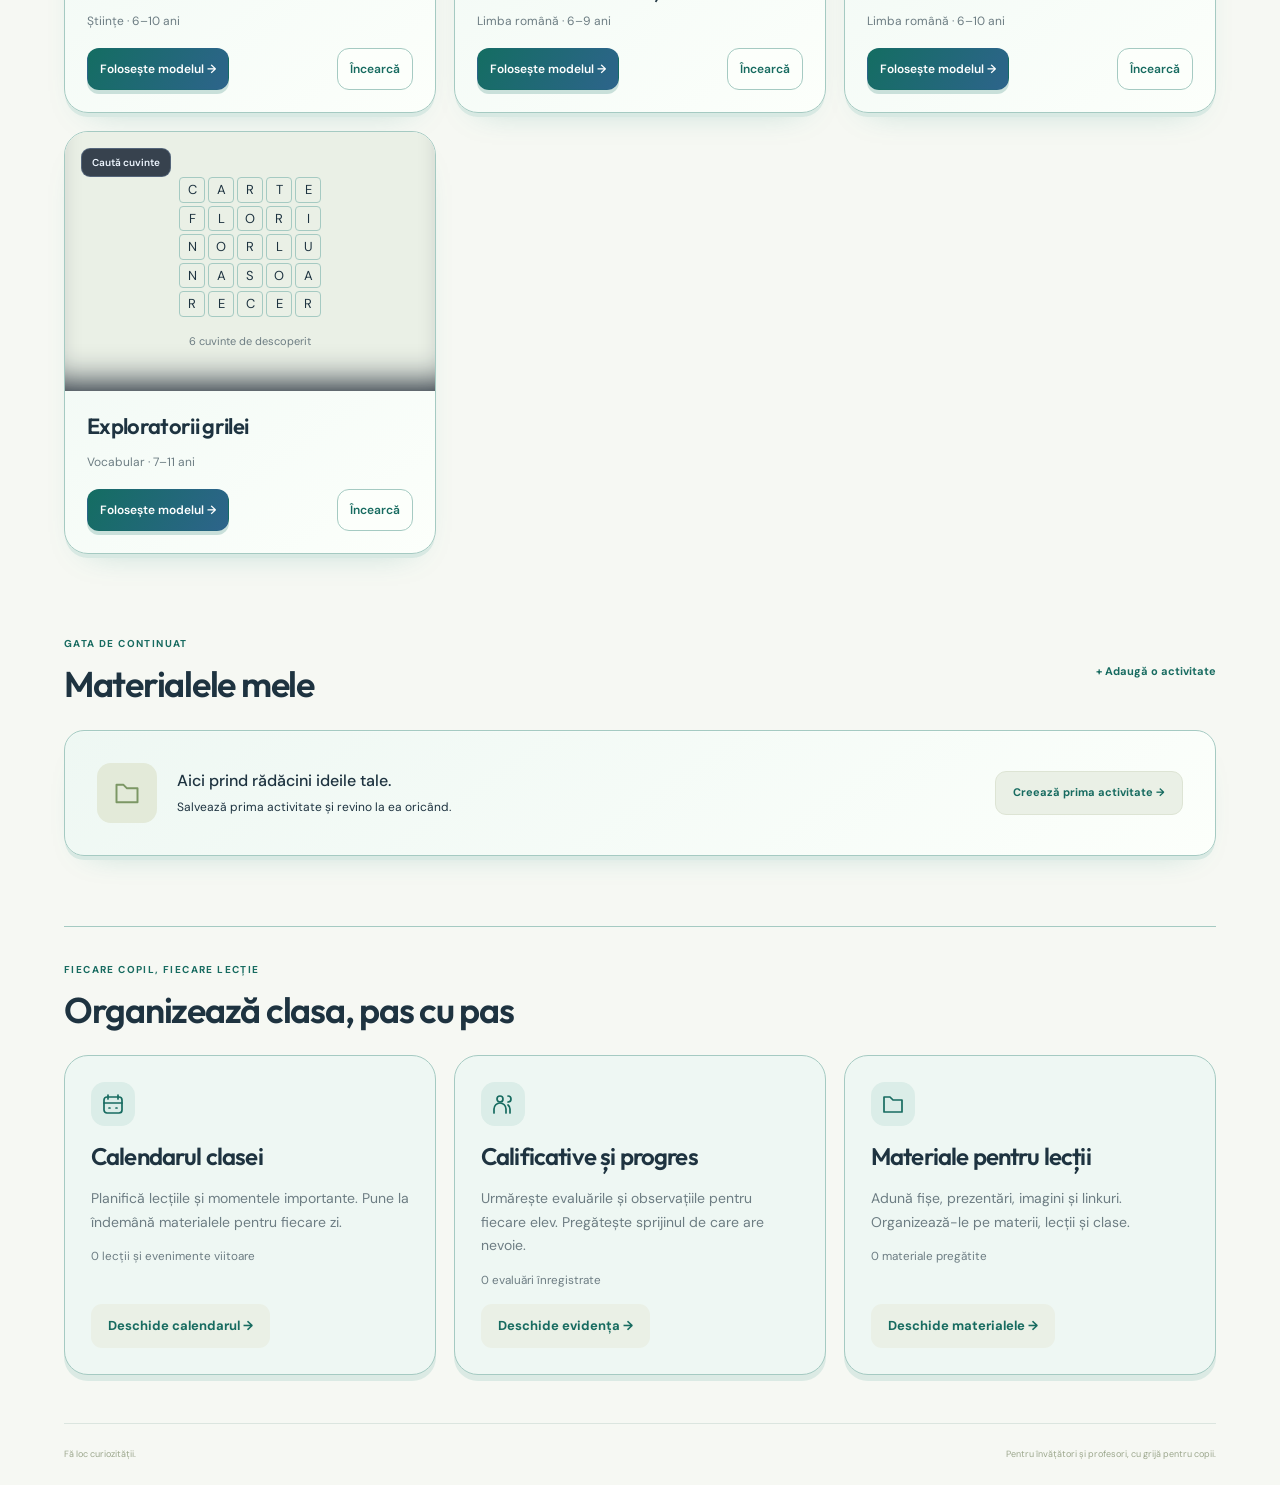
==== commit 7ba1a289: "Add teacher gradebook, private lesson materials and class calendar" ====
--- a/index.html
+++ b/index.html
@@ -14,6 +14,7 @@
   <link rel="stylesheet" href="cursor.css" />
   <link rel="stylesheet" href="experience.css" />
   <link rel="stylesheet" href="activities.css" />
+  <link rel="stylesheet" href="teacher-tools.css" />
 </head>
 <body class="atelier neon-workspace">
   <div class="ambient-background" aria-hidden="true"><div class="ambient-wave wave-one"></div><div class="ambient-wave wave-two"></div><div class="ambient-orbit"></div><div class="ambient-stars"></div></div>
@@ -91,12 +92,12 @@
         <div id="library-list" class="library-list"></div>
       </section>
 
-      <section class="upcoming-section" id="spatiul-profesorului" aria-labelledby="upcoming-title">
-        <div class="section-heading"><div><p class="overline">ATELIERUL CREȘTE ALĂTURI DE NOI</p><h2 id="upcoming-title">În curând, mai mult loc pentru idei</h2></div><span class="planned-badge">În pregătire</span></div>
-        <div class="upcoming-grid">
-          <details><summary><span class="upcoming-icon" data-icon="calendar"></span><span>Calendarul clasei<small>Lecții și momente importante</small></span><span class="detail-plus" aria-hidden="true">+</span></summary><p>Aici vor putea fi organizate lecțiile, temele și evenimentele, împreună cu materialele pregătite pentru fiecare zi.</p></details>
-          <details><summary><span class="upcoming-icon" data-icon="diagram"></span><span>Diagrame și organigrame<small>Idei care prind formă</small></span><span class="detail-plus" aria-hidden="true">+</span></summary><p>Pregătim un editor pentru scheme, hărți de idei și organizarea proiectelor clasei.</p></details>
-          <details><summary><span class="upcoming-icon" data-icon="book"></span><span>Template-uri de lecții<small>Un început pentru fiecare temă</small></span><span class="detail-plus" aria-hidden="true">+</span></summary><p>Planuri de lecție și fișe reutilizabile, pe care să le adaptezi conținutului predat și ritmului clasei tale.</p></details>
+      <section class="teacher-tools-section" id="spatiul-profesorului" aria-labelledby="teacher-tools-heading">
+        <div class="section-heading"><div><p class="overline">FIECARE COPIL, FIECARE LECȚIE</p><h2 id="teacher-tools-heading">Organizează clasa, pas cu pas</h2></div></div>
+        <div class="teacher-tools-grid">
+          <article class="teacher-tool-card"><span class="teacher-tool-icon" data-icon="calendar" aria-hidden="true"></span><h3>Calendarul clasei</h3><p>Planifică lecțiile și momentele importante. Pune la îndemână materialele pentru fiecare zi.</p><small data-tool-summary="calendar">Lecții și evenimente</small><button type="button" class="button button-soft" data-open-tool="calendar">Deschide calendarul →</button></article>
+          <article class="teacher-tool-card"><span class="teacher-tool-icon" data-icon="people" aria-hidden="true"></span><h3>Calificative și progres</h3><p>Urmărește evaluările și observațiile pentru fiecare elev. Pregătește sprijinul de care are nevoie.</p><small data-tool-summary="grades">Aceiași elevi ca la prezență</small><button type="button" class="button button-soft" data-open-tool="grades">Deschide evidența →</button></article>
+          <article class="teacher-tool-card"><span class="teacher-tool-icon" data-icon="folder" aria-hidden="true"></span><h3>Materiale pentru lecții</h3><p>Adună fișe, prezentări, imagini și linkuri. Organizează-le pe materii, lecții și clase.</p><small data-tool-summary="materials">Resursele tale, într-un singur loc</small><button type="button" class="button button-soft" data-open-tool="materials">Deschide materialele →</button></article>
         </div>
       </section>
       <footer class="workspace-footer"><span>Fă loc curiozității.</span><span>Pentru învățători și profesori, cu grijă pentru copii.</span></footer>
@@ -109,5 +110,6 @@
   <script type="module" src="atelier.js"></script>
   <script type="module" src="cursor.js"></script>
   <script type="module" src="experience.js"></script>
+  <script type="module" src="teacher-tools.js"></script>
 </body>
 </html>
--- a/teacher-tools.css
+++ b/teacher-tools.css
@@ -0,0 +1,16 @@
+.teacher-tools-section { padding:35px 0 48px; border-top:1px solid var(--scene-line); }
+.teacher-tools-grid { display:grid; grid-template-columns:repeat(3,minmax(0,1fr)); gap:18px; }
+.teacher-tool-card { display:flex; flex-direction:column; align-items:flex-start; gap:14px; padding:26px; border:1px solid var(--scene-line); border-radius:24px; background:var(--scene-panel); box-shadow:0 6px 0 color-mix(in srgb,var(--scene-blue) 12%,var(--paper)); }
+.teacher-tool-card h3 { margin:0; font-size:24px; }.teacher-tool-card p { color:var(--muted); margin:0; font-size:14px; line-height:1.7; }.teacher-tool-card small { color:var(--muted); }.teacher-tool-card .button { margin-top:auto; }
+.teacher-tool-icon { display:grid; place-items:center; width:44px; height:44px; border-radius:14px; color:var(--green); background:color-mix(in srgb,var(--scene-blue) 14%,var(--white)); }.teacher-tool-icon svg { width:24px; height:24px; }
+.tool-dialog { width:min(1120px,calc(100vw - 28px)); max-height:calc(100dvh - 36px); margin:auto; padding:28px; border:1px solid var(--scene-line); border-radius:26px; background:var(--white); color:var(--ink); box-shadow:0 25px 100px #0005; overflow:auto; scrollbar-width:thin; }
+.tool-dialog::backdrop { background:#080c22a6; backdrop-filter:blur(6px); }.tool-dialog :is(h2,h3,h4) { margin:0; font-family:Outfit,system-ui,sans-serif; }.tool-dialog h2 { font-size:30px; }.tool-dialog h3 { font-size:23px; }.tool-dialog h4 { font-size:18px; }
+.tool-header,.tool-row { display:flex; align-items:center; justify-content:space-between; gap:16px; }.tool-close { width:42px; height:42px; border-radius:14px; border:1px solid var(--line); color:var(--ink); background:var(--paper); font-size:25px; cursor:pointer; }.tool-tabs { display:flex; gap:10px; flex-wrap:wrap; margin:24px 0 12px; }.tool-tabs [aria-pressed="true"] { background:var(--green); color:var(--white); border-color:var(--green); }
+#tool-message { min-height:1.6em; color:var(--green); margin:12px 0; font-weight:600; }.tool-dialog :is(button,input,select,textarea,a):focus-visible { outline:3px solid var(--scene-blue); outline-offset:3px; }.tool-dialog :disabled { opacity:.55; cursor:wait; }
+.tool-toolbar { display:flex; align-items:end; gap:15px; flex-wrap:wrap; margin-bottom:22px; }.tool-toolbar>.tool-field { flex:1; min-width:175px; }.tool-field { display:grid; gap:7px; font-size:13px; font-weight:600; }.tool-field :is(input,select,textarea) { min-width:0; width:100%; padding:11px 13px; border:1px solid var(--scene-line); border-radius:12px; background:var(--paper); color:var(--ink); font:inherit; font-weight:400; }.tool-field textarea { resize:vertical; }.tool-field input[type=file] { padding:12px; }
+.tool-check { display:flex; align-items:center; gap:9px; font-size:13px; font-weight:500; padding:10px 0; }.tool-check input { accent-color:var(--green); width:18px; height:18px; flex:none; }.tool-stats { display:flex; flex-wrap:wrap; gap:12px; }.tool-stats>span { flex:1; padding:14px 18px; border:1px solid var(--scene-line); border-radius:15px; font-size:13px; color:var(--muted); background:var(--paper); }.tool-stats strong { color:var(--ink); font-size:24px; margin-right:8px; }
+.tool-hint { color:var(--muted); font-size:13px; line-height:1.7; }.tool-table-wrap { overflow:auto; border:1px solid var(--line); border-radius:16px; }.tool-table { width:100%; border-collapse:collapse; text-align:left; font-size:14px; }.tool-table :is(th,td) { padding:14px; border-bottom:1px solid var(--line); }.tool-table thead { color:var(--muted); background:var(--paper); font-size:12px; }.tool-table small { display:block; color:var(--muted); margin-top:5px; }
+.grade-badge { display:inline-block; padding:5px 9px; min-width:34px; text-align:center; border-radius:9px; background:color-mix(in srgb,var(--scene-blue) 15%,var(--white)); color:var(--ink); font-weight:700; }.support-tag { display:inline-block; padding:5px 9px; border-radius:8px; background:color-mix(in srgb,var(--coral) 17%,var(--white)); color:var(--ink); font-size:12px; }.tool-history { border-top:1px solid var(--line); margin-top:30px; padding-top:24px; scroll-margin-top:20px; }.record-card { padding:20px; margin:14px 0; background:var(--paper); border:1px solid var(--scene-line); border-radius:18px; }.record-card p { font-size:14px; line-height:1.7; }.record-card h3,.record-card h4 { overflow-wrap:anywhere; }.record-card.is-archived { opacity:.75; border-style:dashed; }.preserve-lines { white-space:pre-wrap; overflow-wrap:anywhere; }.tool-row-actions { display:flex; gap:15px; align-items:center; flex-wrap:wrap; margin-top:15px; }.tool-empty { padding:30px 18px; border:1px dashed var(--scene-line); border-radius:18px; color:var(--muted); line-height:1.7; }.tool-empty h3 { color:var(--ink); font-size:22px; }
+.tool-form { display:grid; gap:17px; padding:24px; margin:25px 0; border:1px solid var(--scene-line); border-radius:20px; background:var(--scene-panel); scroll-margin-top:20px; }.tool-form-grid { display:grid; grid-template-columns:repeat(2,minmax(0,1fr)); gap:18px; }.tool-form-actions { display:flex; justify-content:flex-end; gap:12px; }.tool-form [hidden] { display:none!important; }.tool-notice { background:var(--paper); border-radius:12px; padding:14px; font-size:14px; }.file-type { flex:none; font-size:11px; color:var(--muted); }.tool-dialog .text-button { cursor:pointer; color:var(--green); }.material-list { display:grid; gap:0; }.calendar-layout { display:grid; grid-template-columns:minmax(280px,.95fr) minmax(0,1.05fr); gap:25px; }.calendar-heading { margin-bottom:15px; }.calendar-heading h3 { text-transform:capitalize; }.class-calendar { display:grid; grid-template-columns:repeat(7,minmax(0,1fr)); gap:6px; }.calendar-weekday { color:var(--muted); text-align:center; font-size:12px; padding:10px 0; }.calendar-day { position:relative; min-height:48px; padding:7px; border-radius:12px; border:1px solid var(--line); background:var(--paper); color:var(--ink); cursor:pointer; font:inherit; }.calendar-day.is-today { border:2px solid var(--scene-blue); }.calendar-day[aria-pressed=true] { background:var(--green); color:var(--white); }.calendar-day small { display:block; font-size:9px; font-weight:700; }.calendar-agenda>.tool-empty { margin-top:15px; }.lesson-material-picker { padding:12px 16px; border:1px solid var(--scene-line); border-radius:14px; max-height:260px; overflow:auto; }.lesson-material-picker legend { font-weight:600; font-size:14px; }.lesson-attachment { display:flex; gap:14px; align-items:center; justify-content:space-between; border-top:1px solid var(--line); padding-top:12px; margin-top:12px; font-size:13px; }.lesson-attachment span { overflow-wrap:anywhere; }.lesson-attachment .button { font-size:11px; padding:8px 12px; }.tool-archive { padding-top:22px; }.tool-archive summary { cursor:pointer; color:var(--muted); font-size:14px; }.tool-archive p { font-size:13px; }
+@media(max-width:850px) { .teacher-tools-grid { grid-template-columns:1fr; }.teacher-tool-card { padding:22px; }.calendar-layout { grid-template-columns:1fr; } }
+@media(max-width:550px) { .tool-dialog { padding:18px; width:calc(100vw - 14px); max-height:calc(100dvh - 16px); border-radius:18px; }.tool-dialog h2 { font-size:24px; }.tool-tabs { gap:6px; }.tool-tabs .button { padding:10px; font-size:11px; }.tool-form { padding:16px; }.tool-form-grid { grid-template-columns:1fr; }.tool-stats>span { min-width:110px; }.tool-row { align-items:flex-start; }.tool-form-actions { flex-wrap:wrap; }.tool-table :is(th,td) { padding:10px; }.tool-table { font-size:12px; }.calendar-day { min-height:43px; }.lesson-attachment { flex-wrap:wrap; } }
